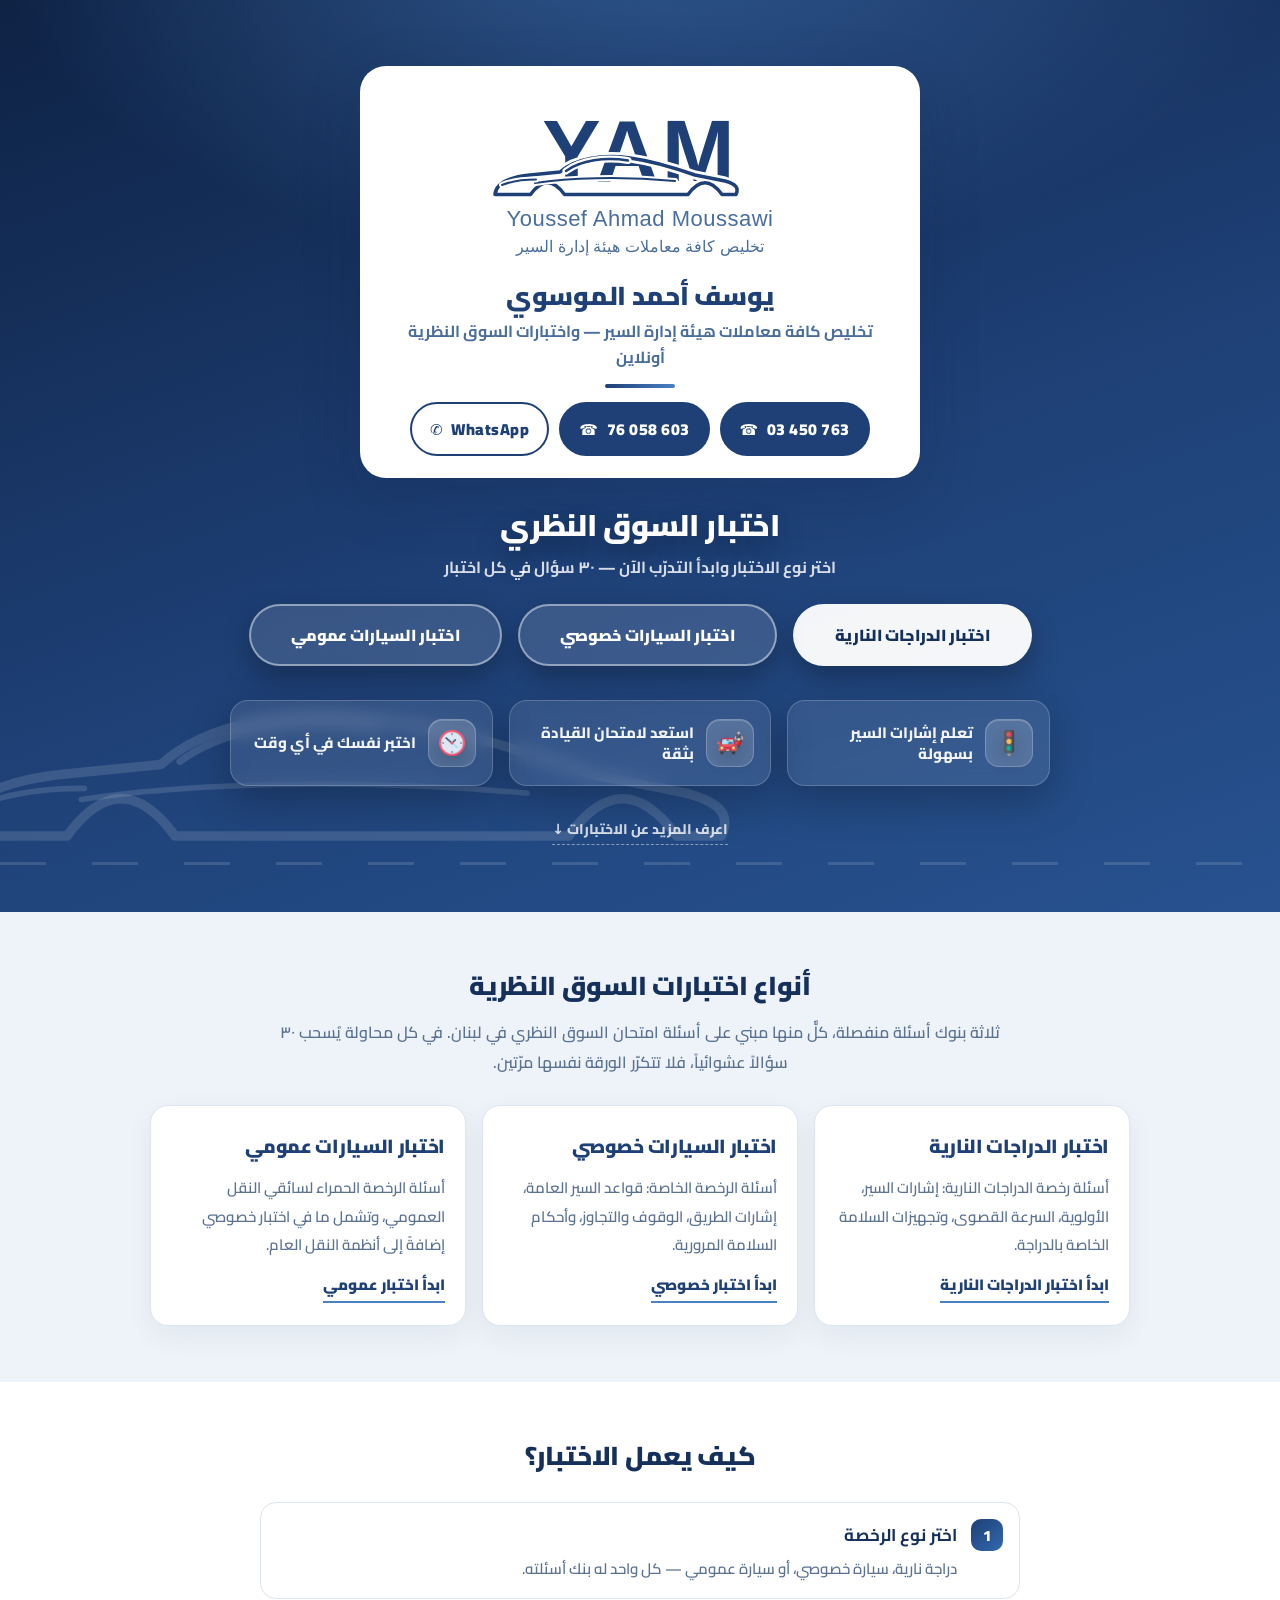
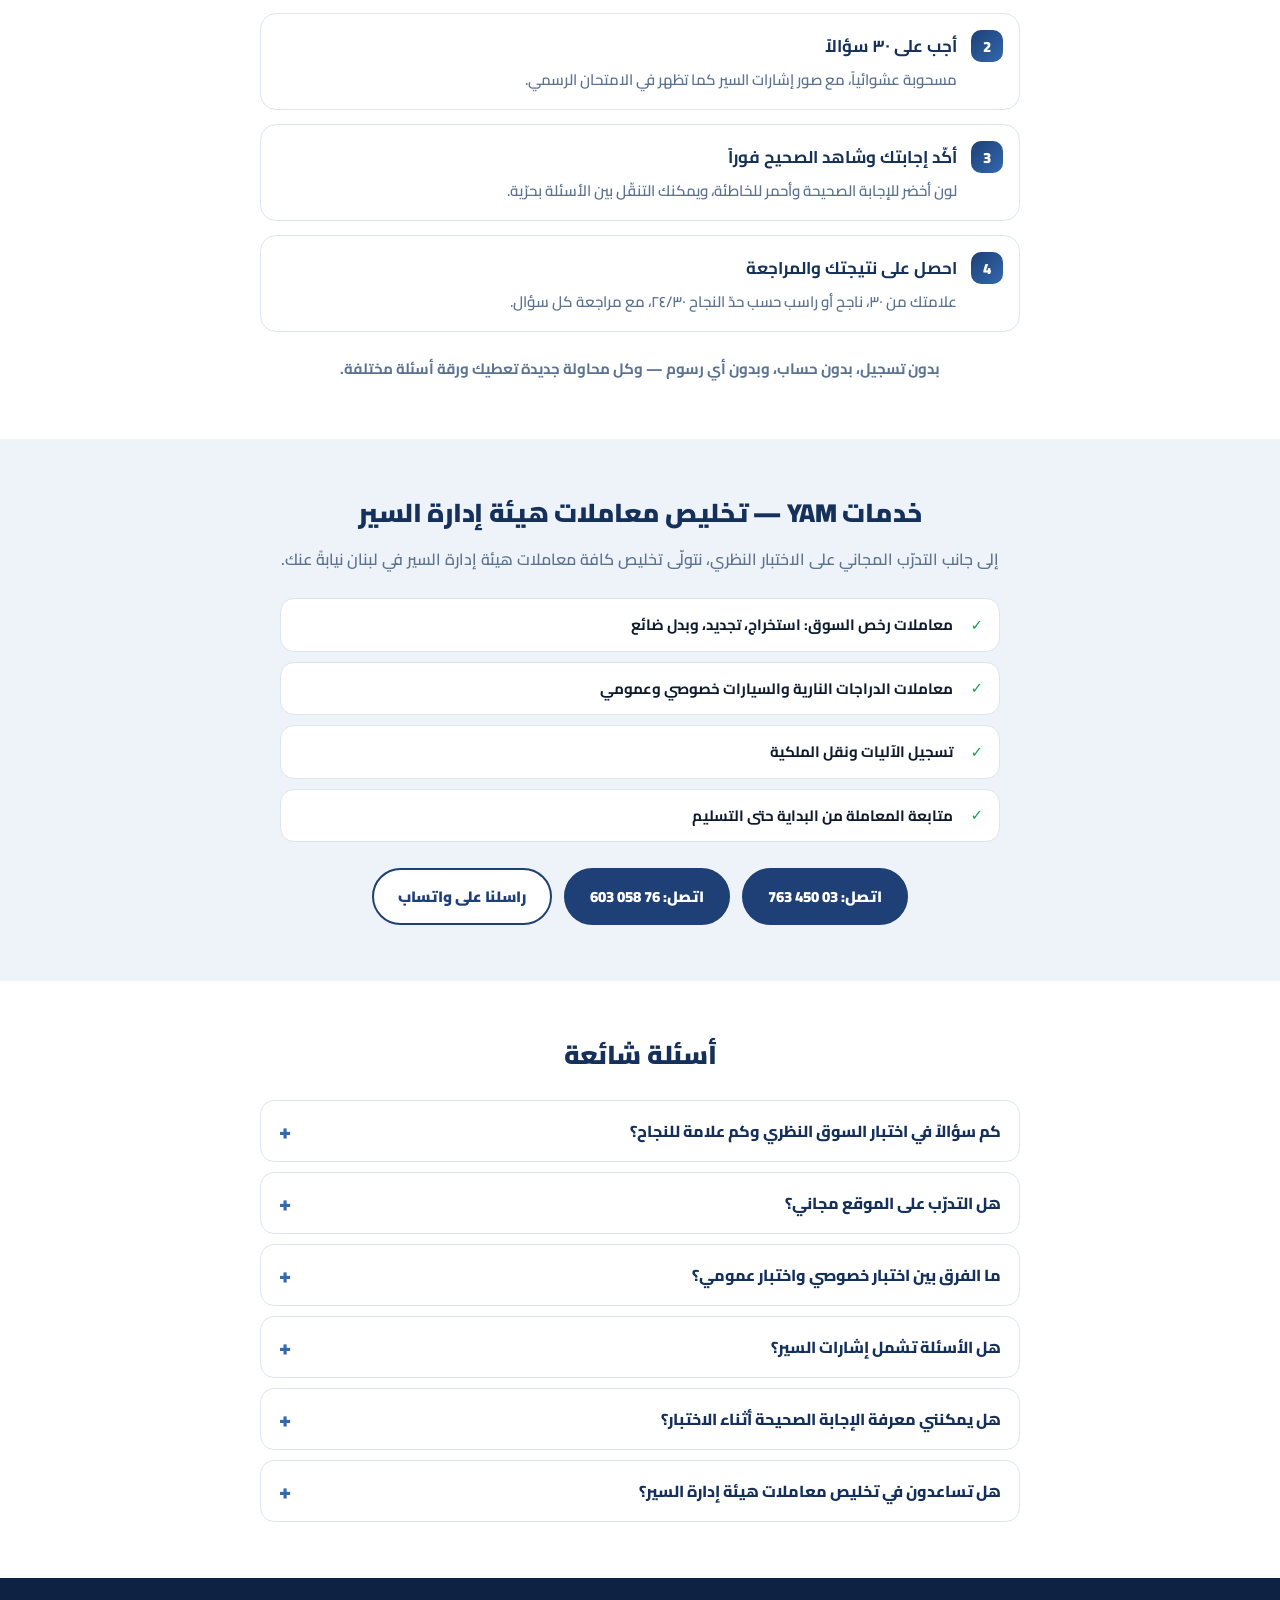
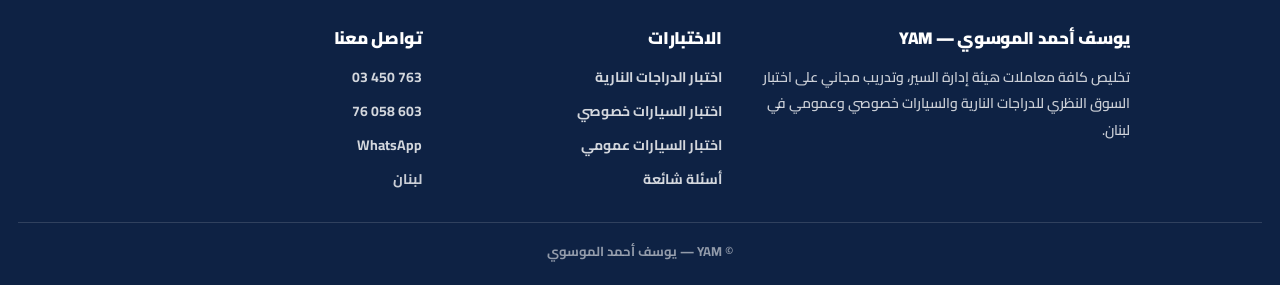
==== index.html @ 192729d6 "Add SEO metadata, accessible quiz states, and custom-domain build The site now answers on www.yamdri" ====
<!doctype html>
<html lang="ar" dir="rtl">

<head>
  <meta charset="utf-8" />
  <meta name="viewport" content="width=device-width, initial-scale=1" />
  <meta name="format-detection" content="telephone=no">
  <meta name="theme-color" content="#1E4076">

  <title>اختبار السوق النظري أونلاين — YAM يوسف أحمد الموسوي</title>
  <meta name="description" content="تدرّب مجاناً على اختبار السوق النظري في لبنان: دراجات نارية، سيارات خصوصي وعمومي — ٣٠ سؤالاً في كل اختبار، مع تخليص كافة معاملات هيئة إدارة السير.">
  <link rel="canonical" href="https://www.yamdrivingschool.com/">
  <meta name="robots" content="index, follow, max-image-preview:large, max-snippet:-1">

  <!-- Social preview (WhatsApp, Facebook, X) -->
  <meta property="og:type" content="website">
  <meta property="og:site_name" content="YAM — يوسف أحمد الموسوي">
  <meta property="og:locale" content="ar_AR">
  <meta property="og:url" content="https://www.yamdrivingschool.com/">
  <meta property="og:title" content="اختبار السوق النظري أونلاين — YAM يوسف أحمد الموسوي">
  <meta property="og:description" content="تدرّب مجاناً على اختبار السوق النظري في لبنان: دراجات نارية، سيارات خصوصي وعمومي — ٣٠ سؤالاً في كل اختبار.">
  <meta property="og:image" content="https://www.yamdrivingschool.com/assets/og-image.png">
  <meta property="og:image:width" content="1200">
  <meta property="og:image:height" content="630">
  <meta property="og:image:alt" content="YAM — يوسف أحمد الموسوي — اختبار السوق النظري">
  <meta name="twitter:card" content="summary_large_image">
  <meta name="twitter:title" content="اختبار السوق النظري أونلاين — YAM يوسف أحمد الموسوي">
  <meta name="twitter:description" content="تدرّب مجاناً على اختبار السوق النظري في لبنان: دراجات نارية، سيارات خصوصي وعمومي.">
  <meta name="twitter:image" content="https://www.yamdrivingschool.com/assets/og-image.png">

  <link rel="preconnect" href="https://fonts.googleapis.com">
  <link rel="preconnect" href="https://fonts.gstatic.com" crossorigin>
  <link href="https://fonts.googleapis.com/css2?family=Cairo:wght@400;600;700;800;900&display=swap" rel="stylesheet">

  <link rel="icon" href="assets/logo.svg" type="image/svg+xml">
  <link rel="apple-touch-icon" href="assets/logo.svg">
  <link rel="manifest" href="site.webmanifest">
  <link rel="stylesheet" href="style.css" />

  <!-- Structured data. Google shows a local-business panel only once a real
       postal address is present — fill in streetAddress/addressLocality below. -->
  <script type="application/ld+json">
  {
    "@context": "https://schema.org",
    "@graph": [
      {
        "@type": "DrivingSchool",
        "@id": "https://www.yamdrivingschool.com/#business",
        "name": "يوسف أحمد الموسوي",
        "alternateName": ["YAM", "Youssef Ahmad Moussawi"],
        "description": "تخليص كافة معاملات هيئة إدارة السير، واختبارات السوق النظرية للدراجات النارية والسيارات خصوصي وعمومي.",
        "url": "https://www.yamdrivingschool.com/",
        "logo": "https://www.yamdrivingschool.com/assets/logo.svg",
        "image": "https://www.yamdrivingschool.com/assets/og-image.png",
        "telephone": "+9613450763",
        "knowsLanguage": "ar",
        "address": {
          "@type": "PostalAddress",
          "addressCountry": "LB"
        },
        "areaServed": {
          "@type": "Country",
          "name": "Lebanon"
        },
        "contactPoint": [
          {
            "@type": "ContactPoint",
            "telephone": "+9613450763",
            "contactType": "customer service",
            "availableLanguage": ["ar"]
          },
          {
            "@type": "ContactPoint",
            "telephone": "+96176058603",
            "contactType": "customer service",
            "availableLanguage": ["ar"]
          }
        ],
        "sameAs": ["https://wa.me/96176058603"]
      },
      {
        "@type": "WebSite",
        "@id": "https://www.yamdrivingschool.com/#website",
        "name": "YAM — اختبار السوق النظري",
        "url": "https://www.yamdrivingschool.com/",
        "inLanguage": "ar",
        "publisher": { "@id": "https://www.yamdrivingschool.com/#business" }
      },
      {
        "@type": "ItemList",
        "name": "اختبارات السوق النظرية",
        "itemListOrder": "https://schema.org/ItemListUnordered",
        "itemListElement": [
          {
            "@type": "ListItem",
            "position": 1,
            "name": "اختبار السوق النظري للدراجات النارية",
            "url": "https://www.yamdrivingschool.com/quiz.html"
          },
          {
            "@type": "ListItem",
            "position": 2,
            "name": "اختبار السوق النظري للسيارات خصوصي",
            "url": "https://www.yamdrivingschool.com/car_quiz.html"
          },
          {
            "@type": "ListItem",
            "position": 3,
            "name": "اختبار السوق النظري للسيارات عمومي",
            "url": "https://www.yamdrivingschool.com/red_quiz.html"
          }
        ]
      },
      {
        "@type": "FAQPage",
        "@id": "https://www.yamdrivingschool.com/#faq",
        "mainEntity": [
          {
            "@type": "Question",
            "name": "كم سؤالاً في اختبار السوق النظري وكم علامة للنجاح؟",
            "acceptedAnswer": {
              "@type": "Answer",
              "text": "كل اختبار على الموقع يتألف من ٣٠ سؤالاً تُسحب عشوائياً من بنك الأسئلة، والنجاح يحتاج ٢٤ إجابة صحيحة من أصل ٣٠."
            }
          },
          {
            "@type": "Question",
            "name": "هل التدرّب على الموقع مجاني؟",
            "acceptedAnswer": {
              "@type": "Answer",
              "text": "نعم، التدرّب مجاني بالكامل وبدون تسجيل أو حساب. افتح الاختبار الذي تريده وابدأ مباشرة، وكرّره كما تشاء."
            }
          },
          {
            "@type": "Question",
            "name": "ما الفرق بين اختبار خصوصي واختبار عمومي؟",
            "acceptedAnswer": {
              "@type": "Answer",
              "text": "اختبار خصوصي مخصّص لرخصة السيارة الخاصة، واختبار عمومي (الرخصة الحمراء) لسائقي النقل العمومي ويشمل أسئلة إضافية عن أنظمة النقل العام. وهناك اختبار ثالث مستقل للدراجات النارية."
            }
          },
          {
            "@type": "Question",
            "name": "هل الأسئلة تشمل إشارات السير؟",
            "acceptedAnswer": {
              "@type": "Answer",
              "text": "نعم، جزء كبير من الأسئلة يعرض صور إشارات السير المستعملة في لبنان ويطلب تحديد معناها، تماماً كما في الامتحان الرسمي."
            }
          },
          {
            "@type": "Question",
            "name": "هل يمكنني معرفة الإجابة الصحيحة أثناء الاختبار؟",
            "acceptedAnswer": {
              "@type": "Answer",
              "text": "نعم. بعد تأكيد إجابتك على أي سؤال تظهر لك الإجابة الصحيحة فوراً، وفي نهاية الاختبار تحصل على مراجعة كاملة لكل الأسئلة مع إجابتك والإجابة الصحيحة."
            }
          },
          {
            "@type": "Question",
            "name": "هل تساعدون في تخليص معاملات هيئة إدارة السير؟",
            "acceptedAnswer": {
              "@type": "Answer",
              "text": "نعم، نقوم بتخليص كافة معاملات هيئة إدارة السير. للاستفسار اتصل على 03 450 763 أو 76 058 603، أو راسلنا على واتساب."
            }
          }
        ]
      }
    ]
  }
  </script>
</head>

<body>
  <a class="skip-link" href="#exams">تخطَّ إلى الاختبارات</a>

  <main id="main">

    <!-- HERO -->
    <section class="landing-hero">
      <div class="glass">

        <!-- BRAND CARD -->
        <div class="brand-card">
          <img src="assets/logo.png" class="brand-logo" alt="YAM — يوسف أحمد الموسوي" width="360" height="150"
               onerror="this.onerror=null; this.src='assets/logo.svg';">

          <h1 class="brand-name">يوسف أحمد الموسوي</h1>

          <p class="brand-tagline">تخليص كافة معاملات هيئة إدارة السير — واختبارات السوق النظرية أونلاين</p>

          <div class="brand-divider"></div>

          <div class="landing-phones">
            <a class="phone-pill" href="tel:+96103450763">
              <span class="ico">☎</span><span>03 450 763</span>
            </a>
            <a class="phone-pill" href="tel:+96176058603">
              <span class="ico">☎</span><span>76 058 603</span>
            </a>
            <a class="phone-pill whatsapp" href="https://wa.me/96176058603" target="_blank" rel="noopener">
              <span class="ico">✆</span><span>WhatsApp</span>
            </a>
          </div>
        </div>

        <h2 class="landing-title">اختبار السوق النظري</h2>
        <p class="landing-subtitle">اختر نوع الاختبار وابدأ التدرّب الآن — ٣٠ سؤال في كل اختبار</p>

        <div class="landing-actions">
          <a class="landing-btn" href="quiz.html">اختبار الدراجات النارية</a>
          <a class="landing-btn secondary" href="car_quiz.html">اختبار السيارات خصوصي</a>
          <a class="landing-btn third" href="red_quiz.html">اختبار السيارات عمومي</a>
        </div>

        <div class="feature-grid">

          <div class="feature-card">
            <div class="feature-badge">
              <img src="assets/icons/traffic.png" class="feature-icon" alt="" width="26" height="26">
            </div>
            <p class="feature-text">تعلم إشارات السير بسهولة</p>
          </div>

          <div class="feature-card">
            <div class="feature-badge">
              <img src="assets/icons/moto-car.png" class="feature-icon" alt="" width="26" height="26">
            </div>
            <p class="feature-text">استعد لامتحان القيادة بثقة</p>
          </div>

          <div class="feature-card">
            <div class="feature-badge">
              <img src="assets/icons/clock1.png" class="feature-icon" alt="" width="26" height="26">
            </div>
            <p class="feature-text">اختبر نفسك في أي وقت</p>
          </div>

        </div>

        <p class="scroll-hint"><a href="#exams">اعرف المزيد عن الاختبارات ↓</a></p>

      </div>
    </section>

    <!-- EXAM TYPES -->
    <section class="site-section" id="exams">
      <div class="wrap">
        <h2 class="section-title">أنواع اختبارات السوق النظرية</h2>
        <p class="section-lead">
          ثلاثة بنوك أسئلة منفصلة، كلٌّ منها مبني على أسئلة امتحان السوق النظري في لبنان.
          في كل محاولة يُسحب ٣٠ سؤالاً عشوائياً، فلا تتكرّر الورقة نفسها مرّتين.
        </p>

        <div class="exam-grid">

          <article class="exam-card">
            <h3>اختبار الدراجات النارية</h3>
            <p>
              أسئلة رخصة الدراجات النارية: إشارات السير، الأولوية، السرعة القصوى،
              وتجهيزات السلامة الخاصة بالدراجة.
            </p>
            <a class="exam-link" href="quiz.html">ابدأ اختبار الدراجات النارية</a>
          </article>

          <article class="exam-card">
            <h3>اختبار السيارات خصوصي</h3>
            <p>
              أسئلة الرخصة الخاصة: قواعد السير العامة، إشارات الطريق، الوقوف والتجاوز،
              وأحكام السلامة المرورية.
            </p>
            <a class="exam-link" href="car_quiz.html">ابدأ اختبار خصوصي</a>
          </article>

          <article class="exam-card">
            <h3>اختبار السيارات عمومي</h3>
            <p>
              أسئلة الرخصة الحمراء لسائقي النقل العمومي، وتشمل ما في اختبار خصوصي
              إضافةً إلى أنظمة النقل العام.
            </p>
            <a class="exam-link" href="red_quiz.html">ابدأ اختبار عمومي</a>
          </article>

        </div>
      </div>
    </section>

    <!-- HOW IT WORKS -->
    <section class="site-section alt" id="how">
      <div class="wrap">
        <h2 class="section-title">كيف يعمل الاختبار؟</h2>

        <ol class="steps">
          <li>
            <strong>اختر نوع الرخصة</strong>
            <span>دراجة نارية، سيارة خصوصي، أو سيارة عمومي — كل واحد له بنك أسئلته.</span>
          </li>
          <li>
            <strong>أجب على ٣٠ سؤالاً</strong>
            <span>مسحوبة عشوائياً، مع صور إشارات السير كما تظهر في الامتحان الرسمي.</span>
          </li>
          <li>
            <strong>أكّد إجابتك وشاهد الصحيح فوراً</strong>
            <span>لون أخضر للإجابة الصحيحة وأحمر للخاطئة، ويمكنك التنقّل بين الأسئلة بحرّية.</span>
          </li>
          <li>
            <strong>احصل على نتيجتك والمراجعة</strong>
            <span>علامتك من ٣٠، ناجح أو راسب حسب حدّ النجاح ٢٤/٣٠، مع مراجعة كل سؤال.</span>
          </li>
        </ol>

        <p class="section-note">
          بدون تسجيل، بدون حساب، وبدون أي رسوم — وكل محاولة جديدة تعطيك ورقة أسئلة مختلفة.
        </p>
      </div>
    </section>

    <!-- SERVICES -->
    <section class="site-section" id="services">
      <div class="wrap">
        <h2 class="section-title">خدمات YAM — تخليص معاملات هيئة إدارة السير</h2>
        <p class="section-lead">
          إلى جانب التدرّب المجاني على الاختبار النظري، نتولّى تخليص كافة معاملات
          هيئة إدارة السير في لبنان نيابةً عنك.
        </p>

        <ul class="service-list">
          <li>معاملات رخص السوق: استخراج، تجديد، وبدل ضائع</li>
          <li>معاملات الدراجات النارية والسيارات خصوصي وعمومي</li>
          <li>تسجيل الآليات ونقل الملكية</li>
          <li>متابعة المعاملة من البداية حتى التسليم</li>
        </ul>

        <div class="cta-row">
          <a class="cta-btn" href="tel:+96103450763">اتصل: 03 450 763</a>
          <a class="cta-btn" href="tel:+96176058603">اتصل: 76 058 603</a>
          <a class="cta-btn whatsapp" href="https://wa.me/96176058603" target="_blank" rel="noopener">راسلنا على واتساب</a>
        </div>
      </div>
    </section>

    <!-- FAQ -->
    <section class="site-section alt" id="faq">
      <div class="wrap">
        <h2 class="section-title">أسئلة شائعة</h2>

        <div class="faq">
          <details>
            <summary>كم سؤالاً في اختبار السوق النظري وكم علامة للنجاح؟</summary>
            <p>
              كل اختبار على الموقع يتألف من ٣٠ سؤالاً تُسحب عشوائياً من بنك الأسئلة،
              والنجاح يحتاج ٢٤ إجابة صحيحة من أصل ٣٠.
            </p>
          </details>

          <details>
            <summary>هل التدرّب على الموقع مجاني؟</summary>
            <p>
              نعم، التدرّب مجاني بالكامل وبدون تسجيل أو حساب. افتح الاختبار الذي تريده
              وابدأ مباشرة، وكرّره كما تشاء.
            </p>
          </details>

          <details>
            <summary>ما الفرق بين اختبار خصوصي واختبار عمومي؟</summary>
            <p>
              اختبار خصوصي مخصّص لرخصة السيارة الخاصة، واختبار عمومي (الرخصة الحمراء)
              لسائقي النقل العمومي ويشمل أسئلة إضافية عن أنظمة النقل العام. وهناك اختبار
              ثالث مستقل للدراجات النارية.
            </p>
          </details>

          <details>
            <summary>هل الأسئلة تشمل إشارات السير؟</summary>
            <p>
              نعم، جزء كبير من الأسئلة يعرض صور إشارات السير المستعملة في لبنان ويطلب
              تحديد معناها، تماماً كما في الامتحان الرسمي.
            </p>
          </details>

          <details>
            <summary>هل يمكنني معرفة الإجابة الصحيحة أثناء الاختبار؟</summary>
            <p>
              نعم. بعد تأكيد إجابتك على أي سؤال تظهر لك الإجابة الصحيحة فوراً، وفي نهاية
              الاختبار تحصل على مراجعة كاملة لكل الأسئلة مع إجابتك والإجابة الصحيحة.
            </p>
          </details>

          <details>
            <summary>هل تساعدون في تخليص معاملات هيئة إدارة السير؟</summary>
            <p>
              نعم، نقوم بتخليص كافة معاملات هيئة إدارة السير. للاستفسار اتصل على
              <span dir="ltr" class="ltr-num">03 450 763</span> أو
              <span dir="ltr" class="ltr-num">76 058 603</span>، أو راسلنا على واتساب.
            </p>
          </details>
        </div>
      </div>
    </section>

  </main>

  <footer class="site-footer">
    <div class="wrap footer-grid">

      <div>
        <h2 class="footer-title">يوسف أحمد الموسوي — YAM</h2>
        <p class="footer-text">
          تخليص كافة معاملات هيئة إدارة السير، وتدريب مجاني على اختبار السوق النظري
          للدراجات النارية والسيارات خصوصي وعمومي في لبنان.
        </p>
      </div>

      <nav class="footer-nav" aria-label="روابط الموقع">
        <h2 class="footer-title">الاختبارات</h2>
        <ul>
          <li><a href="quiz.html">اختبار الدراجات النارية</a></li>
          <li><a href="car_quiz.html">اختبار السيارات خصوصي</a></li>
          <li><a href="red_quiz.html">اختبار السيارات عمومي</a></li>
          <li><a href="#faq">أسئلة شائعة</a></li>
        </ul>
      </nav>

      <div>
        <h2 class="footer-title">تواصل معنا</h2>
        <ul class="footer-contact">
          <li><a href="tel:+96103450763"><span dir="ltr" class="ltr-num">03 450 763</span></a></li>
          <li><a href="tel:+96176058603"><span dir="ltr" class="ltr-num">76 058 603</span></a></li>
          <li><a href="https://wa.me/96176058603" target="_blank" rel="noopener">WhatsApp</a></li>
          <li>لبنان</li>
        </ul>
      </div>

    </div>

    <p class="footer-bottom">© YAM — يوسف أحمد الموسوي</p>
  </footer>

</body>
</html>
---- style.css ----
/* =====================================================
   YAM — Youssef Ahmad Moussawi
   تخليص كافة معاملات هيئة إدارة السير
   Theme: navy blue taken from the YAM logo
===================================================== */

:root{
  /* brand navy (sampled from the logo) */
  --navy-900:#0E2244;
  --navy-800:#15315B;
  --navy-700:#1E4076;   /* main brand color */
  --navy-600:#27528F;
  --navy-500:#3268AE;
  --navy-400:#4A80C4;
  --slate:#4A6E9C;      /* logo subtitle color */

  --bg:#EEF3F9;
  --card:#ffffff;
  --text:#0E1B2E;
  --muted:#5B7291;
  --primary:var(--navy-700);
  --primary2:var(--navy-500);
  --border:#DCE5F0;

  --ok-bg:#DCFCE7;
  --ok-bd:#16A34A;
  --bad-bg:#FEE2E2;
  --bad-bd:#EF4444;

  --shadow:0 20px 60px rgba(14,34,68,.18);
}

*{box-sizing:border-box; margin:0; padding:0;}
html,body{height:auto; min-height:100%; -webkit-text-size-adjust:100%; overflow-x:hidden;}
body{display:flex; flex-direction:column;}

body{
  font-family:"Cairo", system-ui, -apple-system, BlinkMacSystemFont, sans-serif;
  background:var(--bg);
  color:var(--text);
}

h1,h2,h3{font-weight:900; letter-spacing:-.3px;}

/* Android / Samsung Internet tap fixes */
button, .btn, .choice, a{
  touch-action:manipulation;
  -ms-touch-action:manipulation;
  -webkit-tap-highlight-color:transparent;
  user-select:none;
  -webkit-user-select:none;
}
@media (hover:none){
  .choice:hover, button:hover, .landing-btn:hover{transform:none !important; filter:none !important;}
}

.hidden{display:none !important;}

/* =====================================================
   LANDING PAGE
===================================================== */

.landing-hero{
  min-height:100vh;
  min-height:100svh; /* avoids the iOS/Android toolbar cutting the hero */
  position:relative;
  display:flex;
  align-items:center;
  justify-content:center;
  padding:40px 18px;
  text-align:center;
  color:#fff;

  background:
    radial-gradient(1100px 600px at 50% -10%, rgba(74,128,196,.55), transparent 60%),
    linear-gradient(160deg, var(--navy-900) 0%, var(--navy-700) 55%, var(--navy-600) 100%);
}

/* oversized car silhouette lifted from the logo, as a watermark */
.landing-hero::before{
  content:"";
  position:absolute;
  inset:0;
  background-image:url("assets/hero-car.svg");
  background-repeat:no-repeat;
  background-position:left -70px bottom 8%;
  background-size:min(820px, 92%) auto;
  pointer-events:none;
  z-index:0;
}

/* dashed lane marking running under the car */
.landing-hero::after{
  content:"";
  position:absolute;
  left:0;
  right:0;
  bottom:calc(8% - 26px);
  height:3px;
  background:repeating-linear-gradient(
    90deg,
    rgba(255,255,255,.13) 0 46px,
    transparent 46px 92px
  );
  pointer-events:none;
  z-index:0;
}

.glass{
  position:relative;
  z-index:2;
  width:min(980px, 100%);
  padding:26px 22px 30px;
}

/* --- brand card (white, so the navy logo stays readable) --- */
.brand-card{
  width:min(560px, 100%);
  margin:0 auto;
  background:#fff;
  border-radius:26px;
  padding:26px 24px 22px;
  box-shadow:var(--shadow);
}

.brand-logo{
  width:min(360px, 86%);
  height:auto;
  display:block;
  margin:0 auto 6px;
}

.brand-name{
  color:var(--navy-700);
  font-size:26px;
  font-weight:900;
  line-height:1.35;
}

.brand-tagline{
  margin-top:6px;
  color:var(--slate);
  font-size:16px;
  font-weight:700;
  line-height:1.6;
}

.brand-divider{
  width:70px;
  height:4px;
  border-radius:999px;
  margin:14px auto;
  background:linear-gradient(90deg, var(--navy-700), var(--navy-400));
}

/* --- phones --- */
.landing-phones{
  display:flex;
  gap:10px;
  justify-content:center;
  flex-wrap:wrap;
}

.phone-pill{
  display:inline-flex;
  align-items:center;
  gap:8px;
  direction:ltr;
  unicode-bidi:plaintext;

  padding:10px 18px;
  border-radius:999px;
  font-size:16px;
  font-weight:900;
  letter-spacing:.5px;

  background:var(--navy-700);
  color:#fff;
  text-decoration:none;
  border:2px solid var(--navy-700);
  transition:.18s ease;
}
.phone-pill:hover{background:var(--navy-600); border-color:var(--navy-600); transform:translateY(-2px);}
.phone-pill .ico{font-size:15px; line-height:1;}

.phone-pill.whatsapp{
  background:#fff;
  color:var(--navy-700);
}
.phone-pill.whatsapp:hover{background:#EAF1FB;}

.landing-title{
  margin:26px 0 0;
  font-size:30px;
  font-weight:900;
  color:#fff;
  line-height:1.4;
  text-shadow:0 10px 26px rgba(0,0,0,.35);
}

.landing-subtitle{
  margin-top:6px;
  font-size:16px;
  font-weight:700;
  color:rgba(255,255,255,.82);
}

/* --- CTA buttons --- */
.landing-actions{
  margin-top:22px;
  display:flex;
  gap:16px;
  justify-content:center;
  flex-wrap:wrap;
}

.landing-btn{
  padding:14px 40px;
  font-size:16px;
  font-weight:900;

  border-radius:999px;
  background:rgba(255,255,255,.95);
  color:var(--navy-800);

  text-decoration:none;
  border:2px solid transparent;
  min-width:230px;
  text-align:center;

  box-shadow:0 12px 28px rgba(0,0,0,.28);
  transition:.2s ease;
}
.landing-btn:hover{transform:translateY(-2px); background:#fff;}

.landing-btn.secondary{
  background:rgba(255,255,255,.12);
  color:#fff;
  border-color:rgba(255,255,255,.45);
  backdrop-filter:blur(6px);
  -webkit-backdrop-filter:blur(6px);
}
.landing-btn.secondary:hover{background:rgba(255,255,255,.2);}

.landing-btn.third{
  background:rgba(255,255,255,.12);
  color:#fff;
  border-color:rgba(255,255,255,.45);
  backdrop-filter:blur(6px);
  -webkit-backdrop-filter:blur(6px);
}
.landing-btn.third:hover{background:rgba(255,255,255,.2);}

/* --- features --- */
.feature-grid{
  margin:34px auto 0;
  display:grid;
  grid-template-columns:repeat(3, minmax(0,1fr));
  gap:16px;
  width:min(820px, 100%);
}

.feature-card{
  padding:18px 16px;
  border-radius:18px;

  background:rgba(255,255,255,.09);
  border:1px solid rgba(255,255,255,.20);
  backdrop-filter:blur(8px);
  -webkit-backdrop-filter:blur(8px);
  box-shadow:0 14px 40px rgba(0,0,0,.25);

  display:flex;
  align-items:center;
  gap:12px;

  transition:transform .18s ease, border-color .18s ease, background .18s ease;
}
.feature-card:hover{
  transform:translateY(-2px);
  border-color:rgba(255,255,255,.34);
  background:rgba(255,255,255,.13);
}

.feature-badge{
  width:48px;
  height:48px;
  border-radius:14px;
  flex:0 0 auto;

  display:grid;
  place-items:center;

  background:rgba(255,255,255,.16);
  border:1px solid rgba(255,255,255,.22);
  box-shadow:inset 0 1px 0 rgba(255,255,255,.18);
}

.feature-icon{
  width:26px;
  height:26px;
  object-fit:contain;
  filter:drop-shadow(0 6px 10px rgba(0,0,0,.25));
  opacity:.95;
}

.feature-text{
  font-size:15px;
  font-weight:800;
  line-height:1.45;
  color:rgba(255,255,255,.94);
  text-align:right;
}

/* invites the visitor past the fold, where the content sections live */
.scroll-hint{margin-top:30px; font-size:14px; font-weight:800;}
.scroll-hint a{
  color:rgba(255,255,255,.8);
  text-decoration:none;
  border-bottom:1px dashed rgba(255,255,255,.45);
  padding-bottom:2px;
}
.scroll-hint a:hover{color:#fff;}

/* =====================================================
   CONTENT SECTIONS (below the hero)
   Plain, readable text — this is what search engines index
   and what a visitor reads before deciding to call.
===================================================== */

.site-section{padding:56px 18px;}
.site-section.alt{background:#fff;}

.wrap{width:min(980px, 100%); margin:0 auto;}

.section-title{
  font-size:26px;
  color:var(--navy-800);
  line-height:1.4;
  text-align:center;
}

.section-lead{
  margin:12px auto 0;
  max-width:720px;
  text-align:center;
  font-size:16px;
  font-weight:600;
  line-height:1.9;
  color:var(--muted);
}

.section-note{
  margin-top:22px;
  text-align:center;
  font-size:15px;
  font-weight:700;
  color:var(--muted);
}

/* --- exam cards --- */
.exam-grid{
  margin-top:28px;
  display:grid;
  grid-template-columns:repeat(3, minmax(0,1fr));
  gap:16px;
}

.exam-card{
  background:#fff;
  border:1px solid var(--border);
  border-radius:18px;
  padding:22px 20px;
  display:flex;
  flex-direction:column;
  gap:10px;
  box-shadow:0 10px 30px rgba(14,34,68,.06);
  transition:transform .18s ease, box-shadow .18s ease;
}
.exam-card:hover{transform:translateY(-3px); box-shadow:0 16px 40px rgba(14,34,68,.12);}
.site-section.alt .exam-card{background:var(--bg);}

.exam-card h3{font-size:19px; color:var(--navy-700);}
.exam-card p{font-size:15px; font-weight:600; line-height:1.9; color:var(--muted); flex:1;}

.exam-link{
  align-self:flex-start;
  font-size:15px;
  font-weight:900;
  color:var(--navy-700);
  text-decoration:none;
  border-bottom:2px solid var(--navy-400);
  padding-bottom:2px;
}
.exam-link:hover{color:var(--navy-500); border-color:var(--navy-700);}

/* --- numbered steps --- */
.steps{
  margin:28px auto 0;
  max-width:760px;
  list-style:none;
  counter-reset:step;
  display:grid;
  gap:14px;
}

.steps li{
  counter-increment:step;
  position:relative;
  padding:16px 62px 16px 18px;
  border:1px solid var(--border);
  border-radius:16px;
  background:var(--bg);
}
.site-section.alt .steps li{background:#fff;}

.steps li::before{
  content:counter(step);
  position:absolute;
  top:16px;
  right:16px;
  width:32px;
  height:32px;
  border-radius:10px;
  display:grid;
  place-items:center;
  font-weight:900;
  font-size:15px;
  color:#fff;
  background:linear-gradient(135deg, var(--navy-700), var(--navy-500));
}

.steps strong{display:block; font-size:17px; color:var(--navy-800);}
.steps span{display:block; margin-top:4px; font-size:15px; font-weight:600; line-height:1.8; color:var(--muted);}

/* --- services --- */
.service-list{
  margin:24px auto 0;
  max-width:720px;
  list-style:none;
  display:grid;
  gap:10px;
}

.service-list li{
  position:relative;
  padding:13px 46px 13px 16px;
  border:1px solid var(--border);
  border-radius:14px;
  background:#fff;
  font-size:15px;
  font-weight:700;
  line-height:1.7;
}
.site-section.alt .service-list li{background:var(--bg);}

.service-list li::before{
  content:"✓";
  position:absolute;
  top:50%;
  right:16px;
  transform:translateY(-50%);
  font-weight:900;
  color:var(--ok-bd);
}

.cta-row{
  margin-top:26px;
  display:flex;
  gap:12px;
  justify-content:center;
  flex-wrap:wrap;
}

.cta-btn{
  display:inline-flex;
  align-items:center;
  justify-content:center;
  min-height:48px;
  padding:12px 24px;
  border-radius:999px;
  font-size:15px;
  font-weight:900;
  text-decoration:none;
  background:var(--navy-700);
  color:#fff;
  border:2px solid var(--navy-700);
  transition:.18s ease;
}
.cta-btn:hover{background:var(--navy-600); border-color:var(--navy-600); transform:translateY(-2px);}

.cta-btn.whatsapp{background:#fff; color:var(--navy-700);}
.cta-btn.whatsapp:hover{background:#EAF1FB;}

/* --- FAQ --- */
.faq{margin:26px auto 0; max-width:760px; display:grid; gap:10px;}

.faq details{
  border:1px solid var(--border);
  border-radius:14px;
  background:var(--bg);
  overflow:hidden;
}
.site-section.alt .faq details{background:#fff;}
.faq details[open]{border-color:var(--navy-400);}

.faq summary{
  padding:15px 18px;
  font-size:16px;
  font-weight:800;
  color:var(--navy-800);
  cursor:pointer;
  list-style:none;
  display:flex;
  justify-content:space-between;
  align-items:center;
  gap:12px;
}
.faq summary::-webkit-details-marker{display:none;}

.faq summary::after{
  content:"+";
  flex:0 0 auto;
  font-size:22px;
  font-weight:900;
  color:var(--navy-500);
  line-height:1;
}
.faq details[open] summary::after{content:"−";}

.faq p{
  padding:0 18px 16px;
  font-size:15px;
  font-weight:600;
  line-height:1.9;
  color:var(--muted);
}

/* =====================================================
   SITE FOOTER
===================================================== */

.site-footer{
  background:var(--navy-900);
  color:rgba(255,255,255,.78);
  padding:44px 18px 22px;
}

.footer-grid{
  display:grid;
  grid-template-columns:1.4fr 1fr 1fr;
  gap:28px;
}

.footer-title{font-size:17px; color:#fff; margin-bottom:10px;}
.footer-text{font-size:14px; font-weight:600; line-height:1.9;}

.footer-nav ul, .footer-contact{list-style:none; display:grid; gap:8px; font-size:14px; font-weight:700;}

.site-footer a{
  color:rgba(255,255,255,.82);
  text-decoration:none;
  border-bottom:1px solid transparent;
}
.site-footer a:hover{color:#fff; border-color:rgba(255,255,255,.5);}

.footer-bottom{
  margin-top:30px;
  padding-top:16px;
  border-top:1px solid rgba(255,255,255,.14);
  text-align:center;
  font-size:13px;
  font-weight:700;
  color:rgba(255,255,255,.55);
}

/* =====================================================
   QUIZ PAGES
===================================================== */

.page{
  flex:1;
  display:flex;
  align-items:flex-start;
  justify-content:center;
  padding:16px;
  padding-top:max(16px, env(safe-area-inset-top));
}

.card{
  width:min(760px, 100%);
  background:var(--card);
  border-radius:18px;
  padding:18px;
  box-shadow:0 10px 30px rgba(14,34,68,.14);
  margin-bottom:30px;
}

/* back button pinned to the start edge, logo stays centered in the row */
.quiz-topbar{
  position:relative;
  display:flex;
  align-items:center;
  justify-content:center;
  min-height:56px;
}

.back-btn{
  position:absolute;
  top:50%;
  right:0;            /* dir=rtl -> this is the start side */
  transform:translateY(-50%);

  display:inline-flex;
  align-items:center;
  gap:6px;

  padding:8px 14px;
  min-height:42px;
  border-radius:999px;

  background:#E4ECF7;
  border:1px solid var(--border);
  color:var(--navy-800);
  font-size:14px;
  font-weight:900;
  text-decoration:none;
  transition:.18s ease;
}
.back-btn:hover{background:#D6E3F4;}
.back-btn:active{transform:translateY(-50%) scale(.97);}

.back-ico{
  width:18px;
  height:18px;
  flex:0 0 auto;
}

.quiz-brand{
  display:flex;
  align-items:center;
  justify-content:center;
  margin-bottom:6px;
  padding:4px 10px;   /* keeps the tap target >=44px on phones */
  transition:opacity .18s ease;
}
.quiz-brand:hover{opacity:.75;}
.quiz-brand img{height:56px; width:auto;}

.title{
  text-align:center;
  color:var(--navy-700);
  font-size:44px;
  font-weight:900;
}
.title.small{font-size:30px;}

.sub{
  text-align:center;
  color:var(--text);
  margin-top:6px;
  font-size:17px;
  font-weight:700;
}
.sub.user-phone{
  direction:ltr;
  unicode-bidi:plaintext;
  color:var(--slate);
  letter-spacing:.5px;
}

/* keeps latin digits from being reordered inside RTL text */
.ltr-num{
  direction:ltr;
  unicode-bidi:isolate;
  display:inline-block;
}

.counter-top{
  text-align:center;
  color:var(--navy-700);
  font-weight:900;
  margin-top:12px;
  margin-bottom:6px;
}

.progress{
  margin:18px 0;
  height:10px;
  background:#DFE9F6;
  border-radius:999px;
  overflow:hidden;
}
.progress::after{
  content:"";
  display:block;
  height:100%;
  width:var(--p, 0%);
  background:linear-gradient(90deg, var(--navy-700), var(--navy-400));
  transition:width .25s ease;
}

/* QUESTION STRIP — tap a number to jump to that question */
.qnav{
  display:flex;
  gap:8px;
  overflow-x:auto;
  overflow-y:hidden;
  padding:4px 2px 10px;
  margin:-6px 0 10px;
  -webkit-overflow-scrolling:touch;
  scrollbar-width:thin;
}
.qnav::-webkit-scrollbar{height:6px;}
.qnav::-webkit-scrollbar-track{background:transparent;}
.qnav::-webkit-scrollbar-thumb{background:#C6D8EE; border-radius:999px;}

.qnav-item{
  flex:0 0 auto;
  width:36px;
  height:36px;
  border-radius:11px;
  border:2px solid var(--border);
  background:#fff;
  color:var(--navy-800);
  font-family:inherit;
  font-size:14px;
  font-weight:900;
  cursor:pointer;
  display:inline-flex;
  align-items:center;
  justify-content:center;
  direction:ltr;              /* keep the digits as digits */
  transition:.15s ease;
}
.qnav-item:hover{border-color:var(--navy-400);}

/* picked but not confirmed yet */
.qnav-item.marked{
  border-style:dashed;
  border-color:var(--navy-500);
  color:var(--navy-700);
}

.qnav-item.ok{
  background:var(--ok-bg);
  border-color:var(--ok-bd);
  color:#065F46;
}
.qnav-item.bad{
  background:var(--bad-bg);
  border-color:var(--bad-bd);
  color:#7F1D1D;
}

.qnav-item.current{
  border-style:solid;
  border-color:var(--navy-700);
  box-shadow:0 0 0 3px rgba(30,64,118,.18);
}
.qnav-item.current:not(.ok):not(.bad){
  background:var(--navy-700);
  color:#fff;
}

.qbox{
  background:#EDF3FB;
  border:1px solid #C6D8EE;
  border-radius:14px;
  padding:12px;
}

.question{
  font-size:22px;
  font-weight:800;
  text-align:center;
  line-height:1.7;
}

.qimg{
  width:100%;
  max-height:180px;
  object-fit:contain;
  display:block;
  margin:0 auto 8px;
  border-radius:12px;
  background:#fff;
  border:1px solid #C6D8EE;
  padding:8px;
}

/* CHOICES */
.choices{
  margin-top:12px;
  display:grid;
  gap:10px;
  padding:12px;
  border:1px solid var(--border);
  border-radius:14px;
}

.choice{
  border:2px solid #D6E3F4;
  background:#fff;
  border-radius:12px;
  padding:12px 14px;
  font-size:18px;
  font-weight:800;
  font-family:inherit;
  color:var(--text);
  cursor:pointer;
  text-align:right;
  display:flex;
  justify-content:space-between;
  align-items:center;
  transition:.15s;
}
.choice:hover{transform:translateY(-1px); border-color:var(--navy-400);}
.choice.selected{
  border-color:var(--navy-800);
  background:var(--navy-700);
  color:#fff;
}
.choice.correct{
  border-color:var(--ok-bd);
  background:var(--ok-bg);
  color:#065F46;
}
.choice.wrong{
  border-color:var(--bad-bd);
  background:var(--bad-bg);
  color:#7F1D1D;
}

.feedback{display:none !important;}

/* BUTTONS */
.actions{
  margin-top:16px;
  display:flex;
  gap:12px;
  justify-content:space-between;
  align-items:center;
  flex-wrap:wrap;
}

.btn{
  border:none;
  border-radius:999px;
  padding:14px 18px;
  font-size:16px;
  font-weight:900;
  font-family:inherit;
  cursor:pointer;
  min-height:48px;
  min-width:180px;
  display:inline-flex;
  align-items:center;
  justify-content:center;
}
.btn-primary{
  background:linear-gradient(90deg, var(--navy-700), var(--navy-500));
  color:#fff;
}
.btn-secondary{background:#E4ECF7; color:var(--navy-800);}
.btn:disabled{opacity:.5; cursor:not-allowed;}

/* السابق / التالي stay narrower than تأكيد الإجابة */
.btn-nav{min-width:140px; white-space:nowrap;}

/* RESULTS */
.score-box{
  margin:10px auto 18px;
  padding:16px;
  border:1px solid var(--border);
  border-radius:14px;
  background:#F6F9FD;
  text-align:center;
}
.score-title{font-weight:900; color:var(--muted);}
.score-value{
  font-size:34px;
  font-weight:900;
  margin-top:6px;
  color:var(--navy-700);
}

.results-actions{
  display:flex;
  gap:12px;
  justify-content:space-between;
  flex-wrap:wrap;
  margin-bottom:16px;
}

.result-status{margin-top:12px; font-size:22px; font-weight:900;}
.result-status.pass{color:#16A34A;}
.result-status.fail{color:#DC2626;}

/* REVIEW */
.review-list{display:grid; gap:12px; margin-top:10px;}
.review-item{border:1px solid var(--border); border-radius:14px; padding:14px; background:#fff;}
.review-q{background:#EDF3FB; border:1px solid #C6D8EE; border-radius:12px; padding:12px;}
.review-num{font-weight:900; color:var(--navy-700); margin-bottom:6px;}
.review-text{font-weight:900; line-height:1.7;}
.review-answers{margin-top:10px; display:grid; gap:8px;}
.ans-row{padding:10px 12px; border-radius:12px; border:2px solid transparent; display:flex; gap:10px;}
.ans-label{font-weight:900; min-width:80px;}
.ans-value{font-weight:800;}
.ans-ok{background:var(--ok-bg); border-color:var(--ok-bd); color:#065F46;}
.ans-bad{background:var(--bad-bg); border-color:var(--bad-bd); color:#7F1D1D;}

/* =====================================================
   RESPONSIVE
===================================================== */

@media (max-width:820px){
  .feature-grid{grid-template-columns:1fr;}
  .feature-card{padding:16px;}
}

@media (max-width:768px){
  .page{padding:12px; padding-top:max(12px, env(safe-area-inset-top));}
  .card{padding:14px; border-radius:16px; margin-bottom:20px;}

  .glass{padding:18px 14px 26px;}
  .brand-card{padding:20px 16px 18px; border-radius:22px;}
  .brand-name{font-size:21px;}
  .brand-tagline{font-size:14px;}
  .landing-title{font-size:23px; margin-top:22px;}
  .landing-subtitle{font-size:14px;}

  .landing-actions{
    display:grid;
    grid-template-columns:1fr;
    gap:12px;
    width:min(420px, 100%);
    margin-left:auto;
    margin-right:auto;
  }
  .landing-btn{min-width:0; width:100%; padding:14px 18px;}

  .feature-grid{width:min(520px,100%); gap:12px; margin-top:22px;}
  .feature-card{padding:14px; border-radius:16px;}
  .feature-badge{width:44px; height:44px;}
  .feature-icon{width:24px; height:24px;}

  .title{font-size:28px;}
  .title.small{font-size:21px;}

  /* tighter quiz header so the question starts higher up the screen */
  .quiz-topbar{min-height:48px;}
  .back-btn{padding:7px 12px; font-size:13px; min-height:40px;}
  .quiz-brand{margin-bottom:2px;}
  .quiz-brand img{height:40px;}
  .sub{font-size:15px; margin-top:2px;}
  .counter-top{margin-top:8px; margin-bottom:4px;}
  .progress{margin:12px 0;}

  /* keep تأكيد / التالي permanently in thumb reach */
  .actions{
    position:fixed;
    left:0;
    right:0;
    bottom:0;
    z-index:30;
    margin:0;
    gap:10px;
    padding:10px 12px calc(10px + env(safe-area-inset-bottom));
    background:rgba(255,255,255,.97);
    border-top:1px solid var(--border);
    box-shadow:0 -8px 24px rgba(14,34,68,.12);
    backdrop-filter:blur(8px);
    -webkit-backdrop-filter:blur(8px);
  }
  .actions .btn{flex:1 1 0; min-width:0;}
  .actions .btn-nav{flex:0 1 auto; min-width:92px; padding:12px 10px;}
  #quizView{padding-bottom:92px;}

  .qnav{gap:6px; padding-bottom:8px; margin:-4px 0 8px;}
  .qnav-item{width:34px; height:34px; font-size:13px; border-radius:10px;}

  .btn{min-width:120px; padding:12px 16px; font-size:15px; min-height:44px;}
  .choice{padding:12px 14px; font-size:15px; min-height:44px;}
  .qimg{max-height:160px; padding:6px;}
  .question{font-size:18px;}
}

@media (max-width:380px){
  .brand-name{font-size:19px;}
  .landing-title{font-size:20px;}
  .phone-pill{font-size:15px; padding:9px 14px;}
  .btn{min-width:100px; padding:11px 14px; font-size:14px; min-height:40px;}
  .actions .btn-nav{min-width:76px; padding:11px 8px; font-size:13px;}
  .qnav-item{width:32px; height:32px; font-size:12px;}
  .choice{padding:11px 12px; font-size:14px; min-height:40px;}
  .title.small{font-size:19px;}
  .question{font-size:16px;}
  .back-btn{padding:6px 10px; font-size:12px; min-height:38px;}
  .back-ico{width:16px; height:16px;}
}

/* =====================================================
   ACCESSIBILITY
===================================================== */

/* Jumps a keyboard user straight past the hero. Off-screen until focused. */
.skip-link{
  position:absolute;
  top:-60px;
  right:12px;
  z-index:100;
  padding:10px 18px;
  border-radius:0 0 12px 12px;
  background:#fff;
  color:var(--navy-800);
  font-size:14px;
  font-weight:900;
  text-decoration:none;
  transition:top .18s ease;
}
.skip-link:focus{top:0;}

/* Announced by screen readers, invisible on screen */
.sr-only{
  position:absolute;
  width:1px;
  height:1px;
  margin:-1px;
  padding:0;
  overflow:hidden;
  clip:rect(0 0 0 0);
  clip-path:inset(50%);
  white-space:nowrap;
  border:0;
}

/* A visible ring for keyboard users, without boxing every mouse click */
a:focus-visible,
button:focus-visible,
summary:focus-visible,
.choice:focus-visible,
.qnav-item:focus-visible{
  outline:3px solid var(--navy-500);
  outline-offset:2px;
  border-radius:8px;
}
.site-footer a:focus-visible, .skip-link:focus-visible, .landing-btn:focus-visible, .phone-pill:focus-visible{
  outline-color:#fff;
}

@media (prefers-reduced-motion:reduce){
  *, *::before, *::after{
    animation-duration:.001ms !important;
    animation-iteration-count:1 !important;
    transition-duration:.001ms !important;
    scroll-behavior:auto !important;
  }
  .exam-card:hover, .cta-btn:hover, .phone-pill:hover, .landing-btn:hover, .feature-card:hover{transform:none;}
}

/* =====================================================
   QUIZ — LOADING / ERROR / STATUS
===================================================== */

/* Shown while the 30 questions are being dealt, so the first paint is never
   an empty card. */
.quiz-state{
  padding:46px 18px;
  text-align:center;
}

.spinner{
  width:44px;
  height:44px;
  margin:0 auto 16px;
  border-radius:50%;
  border:4px solid #D6E3F4;
  border-top-color:var(--navy-700);
  animation:spin .8s linear infinite;
}
@keyframes spin{to{transform:rotate(360deg);}}

.quiz-state-text{font-size:17px; font-weight:800; color:var(--muted); line-height:1.8;}

.quiz-error{
  margin:10px auto;
  max-width:520px;
  padding:20px 18px;
  border:2px solid var(--bad-bd);
  border-radius:16px;
  background:var(--bad-bg);
  text-align:center;
}
.quiz-error-title{font-size:18px; font-weight:900; color:#7F1D1D;}
.quiz-error-text{margin-top:8px; font-size:15px; font-weight:700; color:#7F1D1D; line-height:1.8;}
.quiz-error-actions{margin-top:16px; display:flex; gap:10px; justify-content:center; flex-wrap:wrap;}

/* the error panel offers a link styled as a button */
a.btn{text-decoration:none;}

/* A short banner instead of a blocking alert() */
.quiz-toast{
  position:fixed;
  left:50%;
  bottom:16px;
  transform:translateX(-50%);
  z-index:60;
  max-width:min(520px, calc(100% - 24px));
  padding:12px 18px;
  border-radius:14px;
  background:var(--navy-900);
  color:#fff;
  font-size:15px;
  font-weight:800;
  text-align:center;
  box-shadow:0 16px 40px rgba(14,34,68,.35);
}

/* =====================================================
   QUIZ PAGE — INFO / CROSS LINKS (below the exam card)
===================================================== */

.quiz-info{
  width:min(760px, 100%);
  margin:0 auto;
  padding:0 16px 30px;
}

.quiz-info h2{font-size:19px; color:var(--navy-800); margin-bottom:8px;}
.quiz-info p{font-size:15px; font-weight:600; line-height:1.9; color:var(--muted);}

.quiz-info-links{
  margin-top:14px;
  display:flex;
  gap:10px;
  flex-wrap:wrap;
}

.quiz-info-links a{
  padding:9px 16px;
  border-radius:999px;
  border:1px solid var(--border);
  background:#fff;
  color:var(--navy-700);
  font-size:14px;
  font-weight:800;
  text-decoration:none;
}
.quiz-info-links a:hover{background:#EAF1FB; border-color:var(--navy-400);}

.noscript-note{
  width:min(760px, 100%);
  margin:16px auto;
  padding:16px 18px;
  border:2px solid var(--bad-bd);
  border-radius:14px;
  background:var(--bad-bg);
  color:#7F1D1D;
  font-size:15px;
  font-weight:800;
  line-height:1.8;
  text-align:center;
}

/* =====================================================
   RESPONSIVE — content sections
===================================================== */

@media (max-width:900px){
  .exam-grid{grid-template-columns:1fr;}
  .footer-grid{grid-template-columns:1fr 1fr;}
}

@media (max-width:768px){
  .site-section{padding:40px 16px;}
  .section-title{font-size:22px;}
  .section-lead{font-size:15px;}
  .exam-card{padding:18px 16px;}
  .exam-card h3{font-size:17px;}
  .steps li{padding:14px 56px 14px 14px;}
  .steps strong{font-size:16px;}
  .faq summary{font-size:15px; padding:14px 15px;}
  .faq p{padding:0 15px 14px;}
  .cta-btn{width:100%; max-width:320px;}
  .footer-grid{grid-template-columns:1fr; gap:22px;}
  .scroll-hint{margin-top:22px;}

  /* the fixed action bar sits over the bottom of the page */
  .quiz-info{padding-bottom:104px;}
}
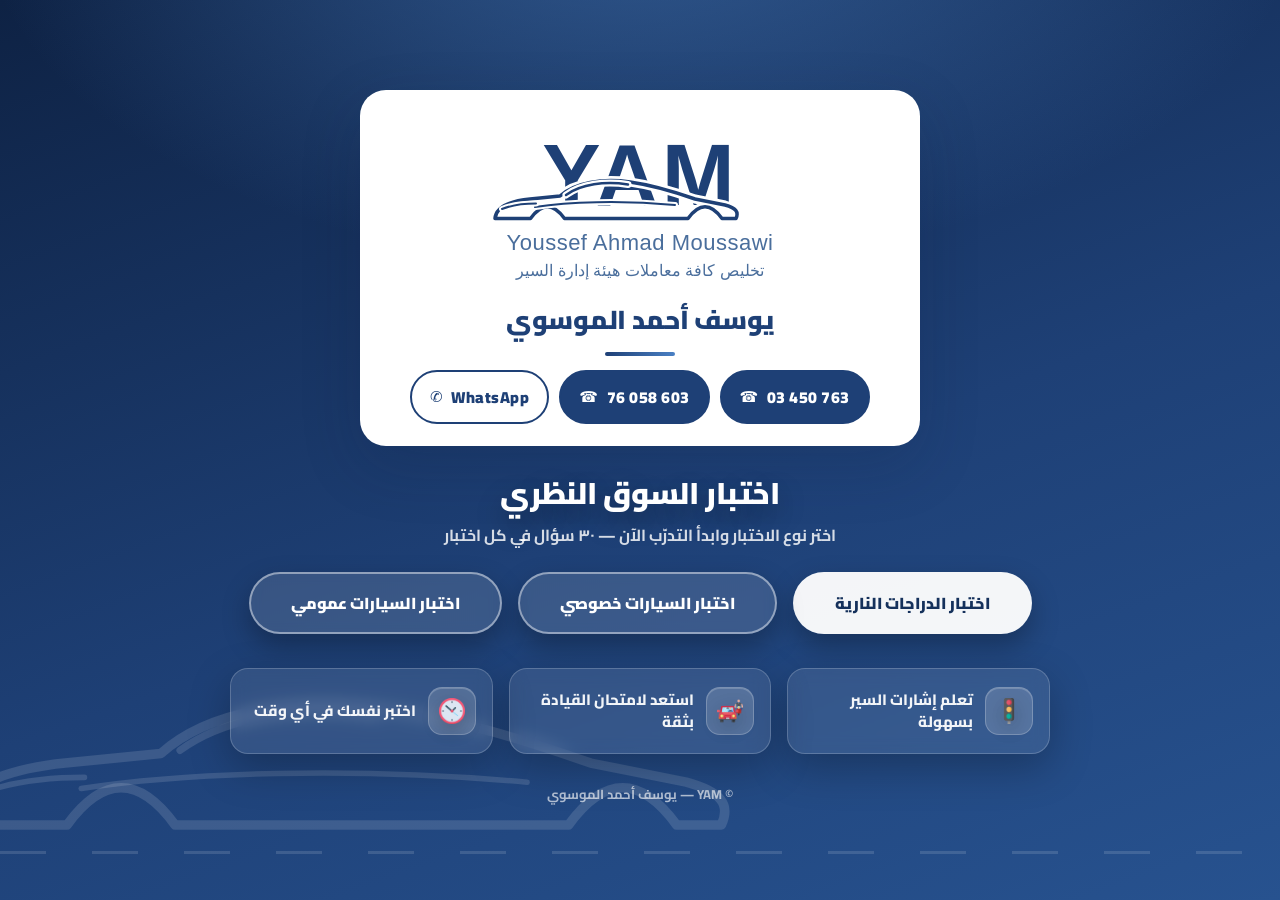
==== commit 628e91b2: "Revert "Merge pull request #1 from HasanF-01/feat/seo-accessibility-custom-domain" This reverts comm" ====
--- a/index.html
+++ b/index.html
@@ -6,434 +6,82 @@
   <meta name="viewport" content="width=device-width, initial-scale=1" />
   <meta name="format-detection" content="telephone=no">
   <meta name="theme-color" content="#1E4076">
-
-  <title>اختبار السوق النظري أونلاين — YAM يوسف أحمد الموسوي</title>
-  <meta name="description" content="تدرّب مجاناً على اختبار السوق النظري في لبنان: دراجات نارية، سيارات خصوصي وعمومي — ٣٠ سؤالاً في كل اختبار، مع تخليص كافة معاملات هيئة إدارة السير.">
-  <link rel="canonical" href="https://www.yamdrivingschool.com/">
-  <meta name="robots" content="index, follow, max-image-preview:large, max-snippet:-1">
-
-  <!-- Social preview (WhatsApp, Facebook, X) -->
-  <meta property="og:type" content="website">
-  <meta property="og:site_name" content="YAM — يوسف أحمد الموسوي">
-  <meta property="og:locale" content="ar_AR">
-  <meta property="og:url" content="https://www.yamdrivingschool.com/">
-  <meta property="og:title" content="اختبار السوق النظري أونلاين — YAM يوسف أحمد الموسوي">
-  <meta property="og:description" content="تدرّب مجاناً على اختبار السوق النظري في لبنان: دراجات نارية، سيارات خصوصي وعمومي — ٣٠ سؤالاً في كل اختبار.">
-  <meta property="og:image" content="https://www.yamdrivingschool.com/assets/og-image.png">
-  <meta property="og:image:width" content="1200">
-  <meta property="og:image:height" content="630">
-  <meta property="og:image:alt" content="YAM — يوسف أحمد الموسوي — اختبار السوق النظري">
-  <meta name="twitter:card" content="summary_large_image">
-  <meta name="twitter:title" content="اختبار السوق النظري أونلاين — YAM يوسف أحمد الموسوي">
-  <meta name="twitter:description" content="تدرّب مجاناً على اختبار السوق النظري في لبنان: دراجات نارية، سيارات خصوصي وعمومي.">
-  <meta name="twitter:image" content="https://www.yamdrivingschool.com/assets/og-image.png">
+  <meta name="description" content="يوسف أحمد الموسوي — تخليص كافة معاملات هيئة إدارة السير، واختبارات السوق النظرية للدراجات النارية والسيارات خصوصي وعمومي.">
 
   <link rel="preconnect" href="https://fonts.googleapis.com">
   <link rel="preconnect" href="https://fonts.gstatic.com" crossorigin>
   <link href="https://fonts.googleapis.com/css2?family=Cairo:wght@400;600;700;800;900&display=swap" rel="stylesheet">
 
   <link rel="icon" href="assets/logo.svg" type="image/svg+xml">
-  <link rel="apple-touch-icon" href="assets/logo.svg">
-  <link rel="manifest" href="site.webmanifest">
+  <title>YAM — يوسف أحمد الموسوي</title>
   <link rel="stylesheet" href="style.css" />
-
-  <!-- Structured data. Google shows a local-business panel only once a real
-       postal address is present — fill in streetAddress/addressLocality below. -->
-  <script type="application/ld+json">
-  {
-    "@context": "https://schema.org",
-    "@graph": [
-      {
-        "@type": "DrivingSchool",
-        "@id": "https://www.yamdrivingschool.com/#business",
-        "name": "يوسف أحمد الموسوي",
-        "alternateName": ["YAM", "Youssef Ahmad Moussawi"],
-        "description": "تخليص كافة معاملات هيئة إدارة السير، واختبارات السوق النظرية للدراجات النارية والسيارات خصوصي وعمومي.",
-        "url": "https://www.yamdrivingschool.com/",
-        "logo": "https://www.yamdrivingschool.com/assets/logo.svg",
-        "image": "https://www.yamdrivingschool.com/assets/og-image.png",
-        "telephone": "+9613450763",
-        "knowsLanguage": "ar",
-        "address": {
-          "@type": "PostalAddress",
-          "addressCountry": "LB"
-        },
-        "areaServed": {
-          "@type": "Country",
-          "name": "Lebanon"
-        },
-        "contactPoint": [
-          {
-            "@type": "ContactPoint",
-            "telephone": "+9613450763",
-            "contactType": "customer service",
-            "availableLanguage": ["ar"]
-          },
-          {
-            "@type": "ContactPoint",
-            "telephone": "+96176058603",
-            "contactType": "customer service",
-            "availableLanguage": ["ar"]
-          }
-        ],
-        "sameAs": ["https://wa.me/96176058603"]
-      },
-      {
-        "@type": "WebSite",
-        "@id": "https://www.yamdrivingschool.com/#website",
-        "name": "YAM — اختبار السوق النظري",
-        "url": "https://www.yamdrivingschool.com/",
-        "inLanguage": "ar",
-        "publisher": { "@id": "https://www.yamdrivingschool.com/#business" }
-      },
-      {
-        "@type": "ItemList",
-        "name": "اختبارات السوق النظرية",
-        "itemListOrder": "https://schema.org/ItemListUnordered",
-        "itemListElement": [
-          {
-            "@type": "ListItem",
-            "position": 1,
-            "name": "اختبار السوق النظري للدراجات النارية",
-            "url": "https://www.yamdrivingschool.com/quiz.html"
-          },
-          {
-            "@type": "ListItem",
-            "position": 2,
-            "name": "اختبار السوق النظري للسيارات خصوصي",
-            "url": "https://www.yamdrivingschool.com/car_quiz.html"
-          },
-          {
-            "@type": "ListItem",
-            "position": 3,
-            "name": "اختبار السوق النظري للسيارات عمومي",
-            "url": "https://www.yamdrivingschool.com/red_quiz.html"
-          }
-        ]
-      },
-      {
-        "@type": "FAQPage",
-        "@id": "https://www.yamdrivingschool.com/#faq",
-        "mainEntity": [
-          {
-            "@type": "Question",
-            "name": "كم سؤالاً في اختبار السوق النظري وكم علامة للنجاح؟",
-            "acceptedAnswer": {
-              "@type": "Answer",
-              "text": "كل اختبار على الموقع يتألف من ٣٠ سؤالاً تُسحب عشوائياً من بنك الأسئلة، والنجاح يحتاج ٢٤ إجابة صحيحة من أصل ٣٠."
-            }
-          },
-          {
-            "@type": "Question",
-            "name": "هل التدرّب على الموقع مجاني؟",
-            "acceptedAnswer": {
-              "@type": "Answer",
-              "text": "نعم، التدرّب مجاني بالكامل وبدون تسجيل أو حساب. افتح الاختبار الذي تريده وابدأ مباشرة، وكرّره كما تشاء."
-            }
-          },
-          {
-            "@type": "Question",
-            "name": "ما الفرق بين اختبار خصوصي واختبار عمومي؟",
-            "acceptedAnswer": {
-              "@type": "Answer",
-              "text": "اختبار خصوصي مخصّص لرخصة السيارة الخاصة، واختبار عمومي (الرخصة الحمراء) لسائقي النقل العمومي ويشمل أسئلة إضافية عن أنظمة النقل العام. وهناك اختبار ثالث مستقل للدراجات النارية."
-            }
-          },
-          {
-            "@type": "Question",
-            "name": "هل الأسئلة تشمل إشارات السير؟",
-            "acceptedAnswer": {
-              "@type": "Answer",
-              "text": "نعم، جزء كبير من الأسئلة يعرض صور إشارات السير المستعملة في لبنان ويطلب تحديد معناها، تماماً كما في الامتحان الرسمي."
-            }
-          },
-          {
-            "@type": "Question",
-            "name": "هل يمكنني معرفة الإجابة الصحيحة أثناء الاختبار؟",
-            "acceptedAnswer": {
-              "@type": "Answer",
-              "text": "نعم. بعد تأكيد إجابتك على أي سؤال تظهر لك الإجابة الصحيحة فوراً، وفي نهاية الاختبار تحصل على مراجعة كاملة لكل الأسئلة مع إجابتك والإجابة الصحيحة."
-            }
-          },
-          {
-            "@type": "Question",
-            "name": "هل تساعدون في تخليص معاملات هيئة إدارة السير؟",
-            "acceptedAnswer": {
-              "@type": "Answer",
-              "text": "نعم، نقوم بتخليص كافة معاملات هيئة إدارة السير. للاستفسار اتصل على 03 450 763 أو 76 058 603، أو راسلنا على واتساب."
-            }
-          }
-        ]
-      }
-    ]
-  }
-  </script>
 </head>
 
 <body>
-  <a class="skip-link" href="#exams">تخطَّ إلى الاختبارات</a>
+  <!-- HERO -->
+  <main class="landing-hero">
+    <section class="glass">
 
-  <main id="main">
+      <!-- BRAND CARD -->
+      <div class="brand-card">
+        <img src="assets/logo.png" class="brand-logo" alt="YAM — يوسف أحمد الموسوي"
+             onerror="this.onerror=null; this.src='assets/logo.svg';">
 
-    <!-- HERO -->
-    <section class="landing-hero">
-      <div class="glass">
+        <h1 class="brand-name">يوسف أحمد الموسوي</h1>
 
-        <!-- BRAND CARD -->
-        <div class="brand-card">
-          <img src="assets/logo.png" class="brand-logo" alt="YAM — يوسف أحمد الموسوي" width="360" height="150"
-               onerror="this.onerror=null; this.src='assets/logo.svg';">
+        <div class="brand-divider"></div>
 
-          <h1 class="brand-name">يوسف أحمد الموسوي</h1>
+        <div class="landing-phones">
+          <a class="phone-pill" href="tel:+96103450763">
+            <span class="ico">☎</span><span>03 450 763</span>
+          </a>
+          <a class="phone-pill" href="tel:+96176058603">
+            <span class="ico">☎</span><span>76 058 603</span>
+          </a>
+          <a class="phone-pill whatsapp" href="https://wa.me/96176058603" target="_blank" rel="noopener">
+            <span class="ico">✆</span><span>WhatsApp</span>
+          </a>
+        </div>
+      </div>
 
-          <p class="brand-tagline">تخليص كافة معاملات هيئة إدارة السير — واختبارات السوق النظرية أونلاين</p>
+      <h2 class="landing-title">اختبار السوق النظري</h2>
+      <p class="landing-subtitle">اختر نوع الاختبار وابدأ التدرّب الآن — ٣٠ سؤال في كل اختبار</p>
 
-          <div class="brand-divider"></div>
+      <div class="landing-actions">
+        <a class="landing-btn" href="quiz.html">اختبار الدراجات النارية</a>
+        <a class="landing-btn secondary" href="car_quiz.html">اختبار السيارات خصوصي</a>
+        <a class="landing-btn third" href="red_quiz.html">اختبار السيارات عمومي</a>
+      </div>
 
-          <div class="landing-phones">
-            <a class="phone-pill" href="tel:+96103450763">
-              <span class="ico">☎</span><span>03 450 763</span>
-            </a>
-            <a class="phone-pill" href="tel:+96176058603">
-              <span class="ico">☎</span><span>76 058 603</span>
-            </a>
-            <a class="phone-pill whatsapp" href="https://wa.me/96176058603" target="_blank" rel="noopener">
-              <span class="ico">✆</span><span>WhatsApp</span>
-            </a>
+      <div class="feature-grid">
+
+        <div class="feature-card">
+          <div class="feature-badge">
+            <img src="assets/icons/traffic.png" class="feature-icon" alt="">
           </div>
+          <p class="feature-text">تعلم إشارات السير بسهولة</p>
         </div>
 
-        <h2 class="landing-title">اختبار السوق النظري</h2>
-        <p class="landing-subtitle">اختر نوع الاختبار وابدأ التدرّب الآن — ٣٠ سؤال في كل اختبار</p>
-
-        <div class="landing-actions">
-          <a class="landing-btn" href="quiz.html">اختبار الدراجات النارية</a>
-          <a class="landing-btn secondary" href="car_quiz.html">اختبار السيارات خصوصي</a>
-          <a class="landing-btn third" href="red_quiz.html">اختبار السيارات عمومي</a>
+        <div class="feature-card">
+          <div class="feature-badge">
+            <img src="assets/icons/moto-car.png" class="feature-icon" alt="">
+          </div>
+          <p class="feature-text">استعد لامتحان القيادة بثقة</p>
         </div>
 
-        <div class="feature-grid">
-
-          <div class="feature-card">
-            <div class="feature-badge">
-              <img src="assets/icons/traffic.png" class="feature-icon" alt="" width="26" height="26">
-            </div>
-            <p class="feature-text">تعلم إشارات السير بسهولة</p>
+        <div class="feature-card">
+          <div class="feature-badge">
+            <img src="assets/icons/clock1.png" class="feature-icon" alt="">
           </div>
-
-          <div class="feature-card">
-            <div class="feature-badge">
-              <img src="assets/icons/moto-car.png" class="feature-icon" alt="" width="26" height="26">
-            </div>
-            <p class="feature-text">استعد لامتحان القيادة بثقة</p>
-          </div>
-
-          <div class="feature-card">
-            <div class="feature-badge">
-              <img src="assets/icons/clock1.png" class="feature-icon" alt="" width="26" height="26">
-            </div>
-            <p class="feature-text">اختبر نفسك في أي وقت</p>
-          </div>
-
+          <p class="feature-text">اختبر نفسك في أي وقت</p>
         </div>
 
-        <p class="scroll-hint"><a href="#exams">اعرف المزيد عن الاختبارات ↓</a></p>
-
-      </div>
-    </section>
-
-    <!-- EXAM TYPES -->
-    <section class="site-section" id="exams">
-      <div class="wrap">
-        <h2 class="section-title">أنواع اختبارات السوق النظرية</h2>
-        <p class="section-lead">
-          ثلاثة بنوك أسئلة منفصلة، كلٌّ منها مبني على أسئلة امتحان السوق النظري في لبنان.
-          في كل محاولة يُسحب ٣٠ سؤالاً عشوائياً، فلا تتكرّر الورقة نفسها مرّتين.
-        </p>
-
-        <div class="exam-grid">
-
-          <article class="exam-card">
-            <h3>اختبار الدراجات النارية</h3>
-            <p>
-              أسئلة رخصة الدراجات النارية: إشارات السير، الأولوية، السرعة القصوى،
-              وتجهيزات السلامة الخاصة بالدراجة.
-            </p>
-            <a class="exam-link" href="quiz.html">ابدأ اختبار الدراجات النارية</a>
-          </article>
-
-          <article class="exam-card">
-            <h3>اختبار السيارات خصوصي</h3>
-            <p>
-              أسئلة الرخصة الخاصة: قواعد السير العامة، إشارات الطريق، الوقوف والتجاوز،
-              وأحكام السلامة المرورية.
-            </p>
-            <a class="exam-link" href="car_quiz.html">ابدأ اختبار خصوصي</a>
-          </article>
-
-          <article class="exam-card">
-            <h3>اختبار السيارات عمومي</h3>
-            <p>
-              أسئلة الرخصة الحمراء لسائقي النقل العمومي، وتشمل ما في اختبار خصوصي
-              إضافةً إلى أنظمة النقل العام.
-            </p>
-            <a class="exam-link" href="red_quiz.html">ابدأ اختبار عمومي</a>
-          </article>
-
-        </div>
-      </div>
-    </section>
-
-    <!-- HOW IT WORKS -->
-    <section class="site-section alt" id="how">
-      <div class="wrap">
-        <h2 class="section-title">كيف يعمل الاختبار؟</h2>
-
-        <ol class="steps">
-          <li>
-            <strong>اختر نوع الرخصة</strong>
-            <span>دراجة نارية، سيارة خصوصي، أو سيارة عمومي — كل واحد له بنك أسئلته.</span>
-          </li>
-          <li>
-            <strong>أجب على ٣٠ سؤالاً</strong>
-            <span>مسحوبة عشوائياً، مع صور إشارات السير كما تظهر في الامتحان الرسمي.</span>
-          </li>
-          <li>
-            <strong>أكّد إجابتك وشاهد الصحيح فوراً</strong>
-            <span>لون أخضر للإجابة الصحيحة وأحمر للخاطئة، ويمكنك التنقّل بين الأسئلة بحرّية.</span>
-          </li>
-          <li>
-            <strong>احصل على نتيجتك والمراجعة</strong>
-            <span>علامتك من ٣٠، ناجح أو راسب حسب حدّ النجاح ٢٤/٣٠، مع مراجعة كل سؤال.</span>
-          </li>
-        </ol>
-
-        <p class="section-note">
-          بدون تسجيل، بدون حساب، وبدون أي رسوم — وكل محاولة جديدة تعطيك ورقة أسئلة مختلفة.
-        </p>
-      </div>
-    </section>
-
-    <!-- SERVICES -->
-    <section class="site-section" id="services">
-      <div class="wrap">
-        <h2 class="section-title">خدمات YAM — تخليص معاملات هيئة إدارة السير</h2>
-        <p class="section-lead">
-          إلى جانب التدرّب المجاني على الاختبار النظري، نتولّى تخليص كافة معاملات
-          هيئة إدارة السير في لبنان نيابةً عنك.
-        </p>
-
-        <ul class="service-list">
-          <li>معاملات رخص السوق: استخراج، تجديد، وبدل ضائع</li>
-          <li>معاملات الدراجات النارية والسيارات خصوصي وعمومي</li>
-          <li>تسجيل الآليات ونقل الملكية</li>
-          <li>متابعة المعاملة من البداية حتى التسليم</li>
-        </ul>
-
-        <div class="cta-row">
-          <a class="cta-btn" href="tel:+96103450763">اتصل: 03 450 763</a>
-          <a class="cta-btn" href="tel:+96176058603">اتصل: 76 058 603</a>
-          <a class="cta-btn whatsapp" href="https://wa.me/96176058603" target="_blank" rel="noopener">راسلنا على واتساب</a>
-        </div>
-      </div>
-    </section>
-
-    <!-- FAQ -->
-    <section class="site-section alt" id="faq">
-      <div class="wrap">
-        <h2 class="section-title">أسئلة شائعة</h2>
-
-        <div class="faq">
-          <details>
-            <summary>كم سؤالاً في اختبار السوق النظري وكم علامة للنجاح؟</summary>
-            <p>
-              كل اختبار على الموقع يتألف من ٣٠ سؤالاً تُسحب عشوائياً من بنك الأسئلة،
-              والنجاح يحتاج ٢٤ إجابة صحيحة من أصل ٣٠.
-            </p>
-          </details>
-
-          <details>
-            <summary>هل التدرّب على الموقع مجاني؟</summary>
-            <p>
-              نعم، التدرّب مجاني بالكامل وبدون تسجيل أو حساب. افتح الاختبار الذي تريده
-              وابدأ مباشرة، وكرّره كما تشاء.
-            </p>
-          </details>
-
-          <details>
-            <summary>ما الفرق بين اختبار خصوصي واختبار عمومي؟</summary>
-            <p>
-              اختبار خصوصي مخصّص لرخصة السيارة الخاصة، واختبار عمومي (الرخصة الحمراء)
-              لسائقي النقل العمومي ويشمل أسئلة إضافية عن أنظمة النقل العام. وهناك اختبار
-              ثالث مستقل للدراجات النارية.
-            </p>
-          </details>
-
-          <details>
-            <summary>هل الأسئلة تشمل إشارات السير؟</summary>
-            <p>
-              نعم، جزء كبير من الأسئلة يعرض صور إشارات السير المستعملة في لبنان ويطلب
-              تحديد معناها، تماماً كما في الامتحان الرسمي.
-            </p>
-          </details>
-
-          <details>
-            <summary>هل يمكنني معرفة الإجابة الصحيحة أثناء الاختبار؟</summary>
-            <p>
-              نعم. بعد تأكيد إجابتك على أي سؤال تظهر لك الإجابة الصحيحة فوراً، وفي نهاية
-              الاختبار تحصل على مراجعة كاملة لكل الأسئلة مع إجابتك والإجابة الصحيحة.
-            </p>
-          </details>
-
-          <details>
-            <summary>هل تساعدون في تخليص معاملات هيئة إدارة السير؟</summary>
-            <p>
-              نعم، نقوم بتخليص كافة معاملات هيئة إدارة السير. للاستفسار اتصل على
-              <span dir="ltr" class="ltr-num">03 450 763</span> أو
-              <span dir="ltr" class="ltr-num">76 058 603</span>، أو راسلنا على واتساب.
-            </p>
-          </details>
-        </div>
-      </div>
-    </section>
-
-  </main>
-
-  <footer class="site-footer">
-    <div class="wrap footer-grid">
-
-      <div>
-        <h2 class="footer-title">يوسف أحمد الموسوي — YAM</h2>
-        <p class="footer-text">
-          تخليص كافة معاملات هيئة إدارة السير، وتدريب مجاني على اختبار السوق النظري
-          للدراجات النارية والسيارات خصوصي وعمومي في لبنان.
-        </p>
       </div>
 
-      <nav class="footer-nav" aria-label="روابط الموقع">
-        <h2 class="footer-title">الاختبارات</h2>
-        <ul>
-          <li><a href="quiz.html">اختبار الدراجات النارية</a></li>
-          <li><a href="car_quiz.html">اختبار السيارات خصوصي</a></li>
-          <li><a href="red_quiz.html">اختبار السيارات عمومي</a></li>
-          <li><a href="#faq">أسئلة شائعة</a></li>
-        </ul>
-      </nav>
+      <p class="landing-footer">© YAM — يوسف أحمد الموسوي</p>
 
-      <div>
-        <h2 class="footer-title">تواصل معنا</h2>
-        <ul class="footer-contact">
-          <li><a href="tel:+96103450763"><span dir="ltr" class="ltr-num">03 450 763</span></a></li>
-          <li><a href="tel:+96176058603"><span dir="ltr" class="ltr-num">76 058 603</span></a></li>
-          <li><a href="https://wa.me/96176058603" target="_blank" rel="noopener">WhatsApp</a></li>
-          <li>لبنان</li>
-        </ul>
-      </div>
-
-    </div>
-
-    <p class="footer-bottom">© YAM — يوسف أحمد الموسوي</p>
-  </footer>
+    </section>
+  </main>
 
 </body>
 </html>
--- a/style.css
+++ b/style.css
@@ -312,266 +312,11 @@
   text-align:right;
 }
 
-/* invites the visitor past the fold, where the content sections live */
-.scroll-hint{margin-top:30px; font-size:14px; font-weight:800;}
-.scroll-hint a{
-  color:rgba(255,255,255,.8);
-  text-decoration:none;
-  border-bottom:1px dashed rgba(255,255,255,.45);
-  padding-bottom:2px;
-}
-.scroll-hint a:hover{color:#fff;}
-
-/* =====================================================
-   CONTENT SECTIONS (below the hero)
-   Plain, readable text — this is what search engines index
-   and what a visitor reads before deciding to call.
-===================================================== */
-
-.site-section{padding:56px 18px;}
-.site-section.alt{background:#fff;}
-
-.wrap{width:min(980px, 100%); margin:0 auto;}
-
-.section-title{
-  font-size:26px;
-  color:var(--navy-800);
-  line-height:1.4;
-  text-align:center;
-}
-
-.section-lead{
-  margin:12px auto 0;
-  max-width:720px;
-  text-align:center;
-  font-size:16px;
-  font-weight:600;
-  line-height:1.9;
-  color:var(--muted);
-}
-
-.section-note{
-  margin-top:22px;
-  text-align:center;
-  font-size:15px;
-  font-weight:700;
-  color:var(--muted);
-}
-
-/* --- exam cards --- */
-.exam-grid{
+.landing-footer{
   margin-top:28px;
-  display:grid;
-  grid-template-columns:repeat(3, minmax(0,1fr));
-  gap:16px;
-}
-
-.exam-card{
-  background:#fff;
-  border:1px solid var(--border);
-  border-radius:18px;
-  padding:22px 20px;
-  display:flex;
-  flex-direction:column;
-  gap:10px;
-  box-shadow:0 10px 30px rgba(14,34,68,.06);
-  transition:transform .18s ease, box-shadow .18s ease;
-}
-.exam-card:hover{transform:translateY(-3px); box-shadow:0 16px 40px rgba(14,34,68,.12);}
-.site-section.alt .exam-card{background:var(--bg);}
-
-.exam-card h3{font-size:19px; color:var(--navy-700);}
-.exam-card p{font-size:15px; font-weight:600; line-height:1.9; color:var(--muted); flex:1;}
-
-.exam-link{
-  align-self:flex-start;
-  font-size:15px;
-  font-weight:900;
-  color:var(--navy-700);
-  text-decoration:none;
-  border-bottom:2px solid var(--navy-400);
-  padding-bottom:2px;
-}
-.exam-link:hover{color:var(--navy-500); border-color:var(--navy-700);}
-
-/* --- numbered steps --- */
-.steps{
-  margin:28px auto 0;
-  max-width:760px;
-  list-style:none;
-  counter-reset:step;
-  display:grid;
-  gap:14px;
-}
-
-.steps li{
-  counter-increment:step;
-  position:relative;
-  padding:16px 62px 16px 18px;
-  border:1px solid var(--border);
-  border-radius:16px;
-  background:var(--bg);
-}
-.site-section.alt .steps li{background:#fff;}
-
-.steps li::before{
-  content:counter(step);
-  position:absolute;
-  top:16px;
-  right:16px;
-  width:32px;
-  height:32px;
-  border-radius:10px;
-  display:grid;
-  place-items:center;
-  font-weight:900;
-  font-size:15px;
-  color:#fff;
-  background:linear-gradient(135deg, var(--navy-700), var(--navy-500));
-}
-
-.steps strong{display:block; font-size:17px; color:var(--navy-800);}
-.steps span{display:block; margin-top:4px; font-size:15px; font-weight:600; line-height:1.8; color:var(--muted);}
-
-/* --- services --- */
-.service-list{
-  margin:24px auto 0;
-  max-width:720px;
-  list-style:none;
-  display:grid;
-  gap:10px;
-}
-
-.service-list li{
-  position:relative;
-  padding:13px 46px 13px 16px;
-  border:1px solid var(--border);
-  border-radius:14px;
-  background:#fff;
-  font-size:15px;
-  font-weight:700;
-  line-height:1.7;
-}
-.site-section.alt .service-list li{background:var(--bg);}
-
-.service-list li::before{
-  content:"✓";
-  position:absolute;
-  top:50%;
-  right:16px;
-  transform:translateY(-50%);
-  font-weight:900;
-  color:var(--ok-bd);
-}
-
-.cta-row{
-  margin-top:26px;
-  display:flex;
-  gap:12px;
-  justify-content:center;
-  flex-wrap:wrap;
-}
-
-.cta-btn{
-  display:inline-flex;
-  align-items:center;
-  justify-content:center;
-  min-height:48px;
-  padding:12px 24px;
-  border-radius:999px;
-  font-size:15px;
-  font-weight:900;
-  text-decoration:none;
-  background:var(--navy-700);
-  color:#fff;
-  border:2px solid var(--navy-700);
-  transition:.18s ease;
-}
-.cta-btn:hover{background:var(--navy-600); border-color:var(--navy-600); transform:translateY(-2px);}
-
-.cta-btn.whatsapp{background:#fff; color:var(--navy-700);}
-.cta-btn.whatsapp:hover{background:#EAF1FB;}
-
-/* --- FAQ --- */
-.faq{margin:26px auto 0; max-width:760px; display:grid; gap:10px;}
-
-.faq details{
-  border:1px solid var(--border);
-  border-radius:14px;
-  background:var(--bg);
-  overflow:hidden;
-}
-.site-section.alt .faq details{background:#fff;}
-.faq details[open]{border-color:var(--navy-400);}
-
-.faq summary{
-  padding:15px 18px;
-  font-size:16px;
-  font-weight:800;
-  color:var(--navy-800);
-  cursor:pointer;
-  list-style:none;
-  display:flex;
-  justify-content:space-between;
-  align-items:center;
-  gap:12px;
-}
-.faq summary::-webkit-details-marker{display:none;}
-
-.faq summary::after{
-  content:"+";
-  flex:0 0 auto;
-  font-size:22px;
-  font-weight:900;
-  color:var(--navy-500);
-  line-height:1;
-}
-.faq details[open] summary::after{content:"−";}
-
-.faq p{
-  padding:0 18px 16px;
-  font-size:15px;
-  font-weight:600;
-  line-height:1.9;
-  color:var(--muted);
-}
-
-/* =====================================================
-   SITE FOOTER
-===================================================== */
-
-.site-footer{
-  background:var(--navy-900);
-  color:rgba(255,255,255,.78);
-  padding:44px 18px 22px;
-}
-
-.footer-grid{
-  display:grid;
-  grid-template-columns:1.4fr 1fr 1fr;
-  gap:28px;
-}
-
-.footer-title{font-size:17px; color:#fff; margin-bottom:10px;}
-.footer-text{font-size:14px; font-weight:600; line-height:1.9;}
-
-.footer-nav ul, .footer-contact{list-style:none; display:grid; gap:8px; font-size:14px; font-weight:700;}
-
-.site-footer a{
-  color:rgba(255,255,255,.82);
-  text-decoration:none;
-  border-bottom:1px solid transparent;
-}
-.site-footer a:hover{color:#fff; border-color:rgba(255,255,255,.5);}
-
-.footer-bottom{
-  margin-top:30px;
-  padding-top:16px;
-  border-top:1px solid rgba(255,255,255,.14);
-  text-align:center;
   font-size:13px;
   font-weight:700;
-  color:rgba(255,255,255,.55);
+  color:rgba(255,255,255,.65);
 }
 
 /* =====================================================
@@ -999,193 +744,3 @@
   .back-btn{padding:6px 10px; font-size:12px; min-height:38px;}
   .back-ico{width:16px; height:16px;}
 }
-
-/* =====================================================
-   ACCESSIBILITY
-===================================================== */
-
-/* Jumps a keyboard user straight past the hero. Off-screen until focused. */
-.skip-link{
-  position:absolute;
-  top:-60px;
-  right:12px;
-  z-index:100;
-  padding:10px 18px;
-  border-radius:0 0 12px 12px;
-  background:#fff;
-  color:var(--navy-800);
-  font-size:14px;
-  font-weight:900;
-  text-decoration:none;
-  transition:top .18s ease;
-}
-.skip-link:focus{top:0;}
-
-/* Announced by screen readers, invisible on screen */
-.sr-only{
-  position:absolute;
-  width:1px;
-  height:1px;
-  margin:-1px;
-  padding:0;
-  overflow:hidden;
-  clip:rect(0 0 0 0);
-  clip-path:inset(50%);
-  white-space:nowrap;
-  border:0;
-}
-
-/* A visible ring for keyboard users, without boxing every mouse click */
-a:focus-visible,
-button:focus-visible,
-summary:focus-visible,
-.choice:focus-visible,
-.qnav-item:focus-visible{
-  outline:3px solid var(--navy-500);
-  outline-offset:2px;
-  border-radius:8px;
-}
-.site-footer a:focus-visible, .skip-link:focus-visible, .landing-btn:focus-visible, .phone-pill:focus-visible{
-  outline-color:#fff;
-}
-
-@media (prefers-reduced-motion:reduce){
-  *, *::before, *::after{
-    animation-duration:.001ms !important;
-    animation-iteration-count:1 !important;
-    transition-duration:.001ms !important;
-    scroll-behavior:auto !important;
-  }
-  .exam-card:hover, .cta-btn:hover, .phone-pill:hover, .landing-btn:hover, .feature-card:hover{transform:none;}
-}
-
-/* =====================================================
-   QUIZ — LOADING / ERROR / STATUS
-===================================================== */
-
-/* Shown while the 30 questions are being dealt, so the first paint is never
-   an empty card. */
-.quiz-state{
-  padding:46px 18px;
-  text-align:center;
-}
-
-.spinner{
-  width:44px;
-  height:44px;
-  margin:0 auto 16px;
-  border-radius:50%;
-  border:4px solid #D6E3F4;
-  border-top-color:var(--navy-700);
-  animation:spin .8s linear infinite;
-}
-@keyframes spin{to{transform:rotate(360deg);}}
-
-.quiz-state-text{font-size:17px; font-weight:800; color:var(--muted); line-height:1.8;}
-
-.quiz-error{
-  margin:10px auto;
-  max-width:520px;
-  padding:20px 18px;
-  border:2px solid var(--bad-bd);
-  border-radius:16px;
-  background:var(--bad-bg);
-  text-align:center;
-}
-.quiz-error-title{font-size:18px; font-weight:900; color:#7F1D1D;}
-.quiz-error-text{margin-top:8px; font-size:15px; font-weight:700; color:#7F1D1D; line-height:1.8;}
-.quiz-error-actions{margin-top:16px; display:flex; gap:10px; justify-content:center; flex-wrap:wrap;}
-
-/* the error panel offers a link styled as a button */
-a.btn{text-decoration:none;}
-
-/* A short banner instead of a blocking alert() */
-.quiz-toast{
-  position:fixed;
-  left:50%;
-  bottom:16px;
-  transform:translateX(-50%);
-  z-index:60;
-  max-width:min(520px, calc(100% - 24px));
-  padding:12px 18px;
-  border-radius:14px;
-  background:var(--navy-900);
-  color:#fff;
-  font-size:15px;
-  font-weight:800;
-  text-align:center;
-  box-shadow:0 16px 40px rgba(14,34,68,.35);
-}
-
-/* =====================================================
-   QUIZ PAGE — INFO / CROSS LINKS (below the exam card)
-===================================================== */
-
-.quiz-info{
-  width:min(760px, 100%);
-  margin:0 auto;
-  padding:0 16px 30px;
-}
-
-.quiz-info h2{font-size:19px; color:var(--navy-800); margin-bottom:8px;}
-.quiz-info p{font-size:15px; font-weight:600; line-height:1.9; color:var(--muted);}
-
-.quiz-info-links{
-  margin-top:14px;
-  display:flex;
-  gap:10px;
-  flex-wrap:wrap;
-}
-
-.quiz-info-links a{
-  padding:9px 16px;
-  border-radius:999px;
-  border:1px solid var(--border);
-  background:#fff;
-  color:var(--navy-700);
-  font-size:14px;
-  font-weight:800;
-  text-decoration:none;
-}
-.quiz-info-links a:hover{background:#EAF1FB; border-color:var(--navy-400);}
-
-.noscript-note{
-  width:min(760px, 100%);
-  margin:16px auto;
-  padding:16px 18px;
-  border:2px solid var(--bad-bd);
-  border-radius:14px;
-  background:var(--bad-bg);
-  color:#7F1D1D;
-  font-size:15px;
-  font-weight:800;
-  line-height:1.8;
-  text-align:center;
-}
-
-/* =====================================================
-   RESPONSIVE — content sections
-===================================================== */
-
-@media (max-width:900px){
-  .exam-grid{grid-template-columns:1fr;}
-  .footer-grid{grid-template-columns:1fr 1fr;}
-}
-
-@media (max-width:768px){
-  .site-section{padding:40px 16px;}
-  .section-title{font-size:22px;}
-  .section-lead{font-size:15px;}
-  .exam-card{padding:18px 16px;}
-  .exam-card h3{font-size:17px;}
-  .steps li{padding:14px 56px 14px 14px;}
-  .steps strong{font-size:16px;}
-  .faq summary{font-size:15px; padding:14px 15px;}
-  .faq p{padding:0 15px 14px;}
-  .cta-btn{width:100%; max-width:320px;}
-  .footer-grid{grid-template-columns:1fr; gap:22px;}
-  .scroll-hint{margin-top:22px;}
-
-  /* the fixed action bar sits over the bottom of the page */
-  .quiz-info{padding-bottom:104px;}
-}
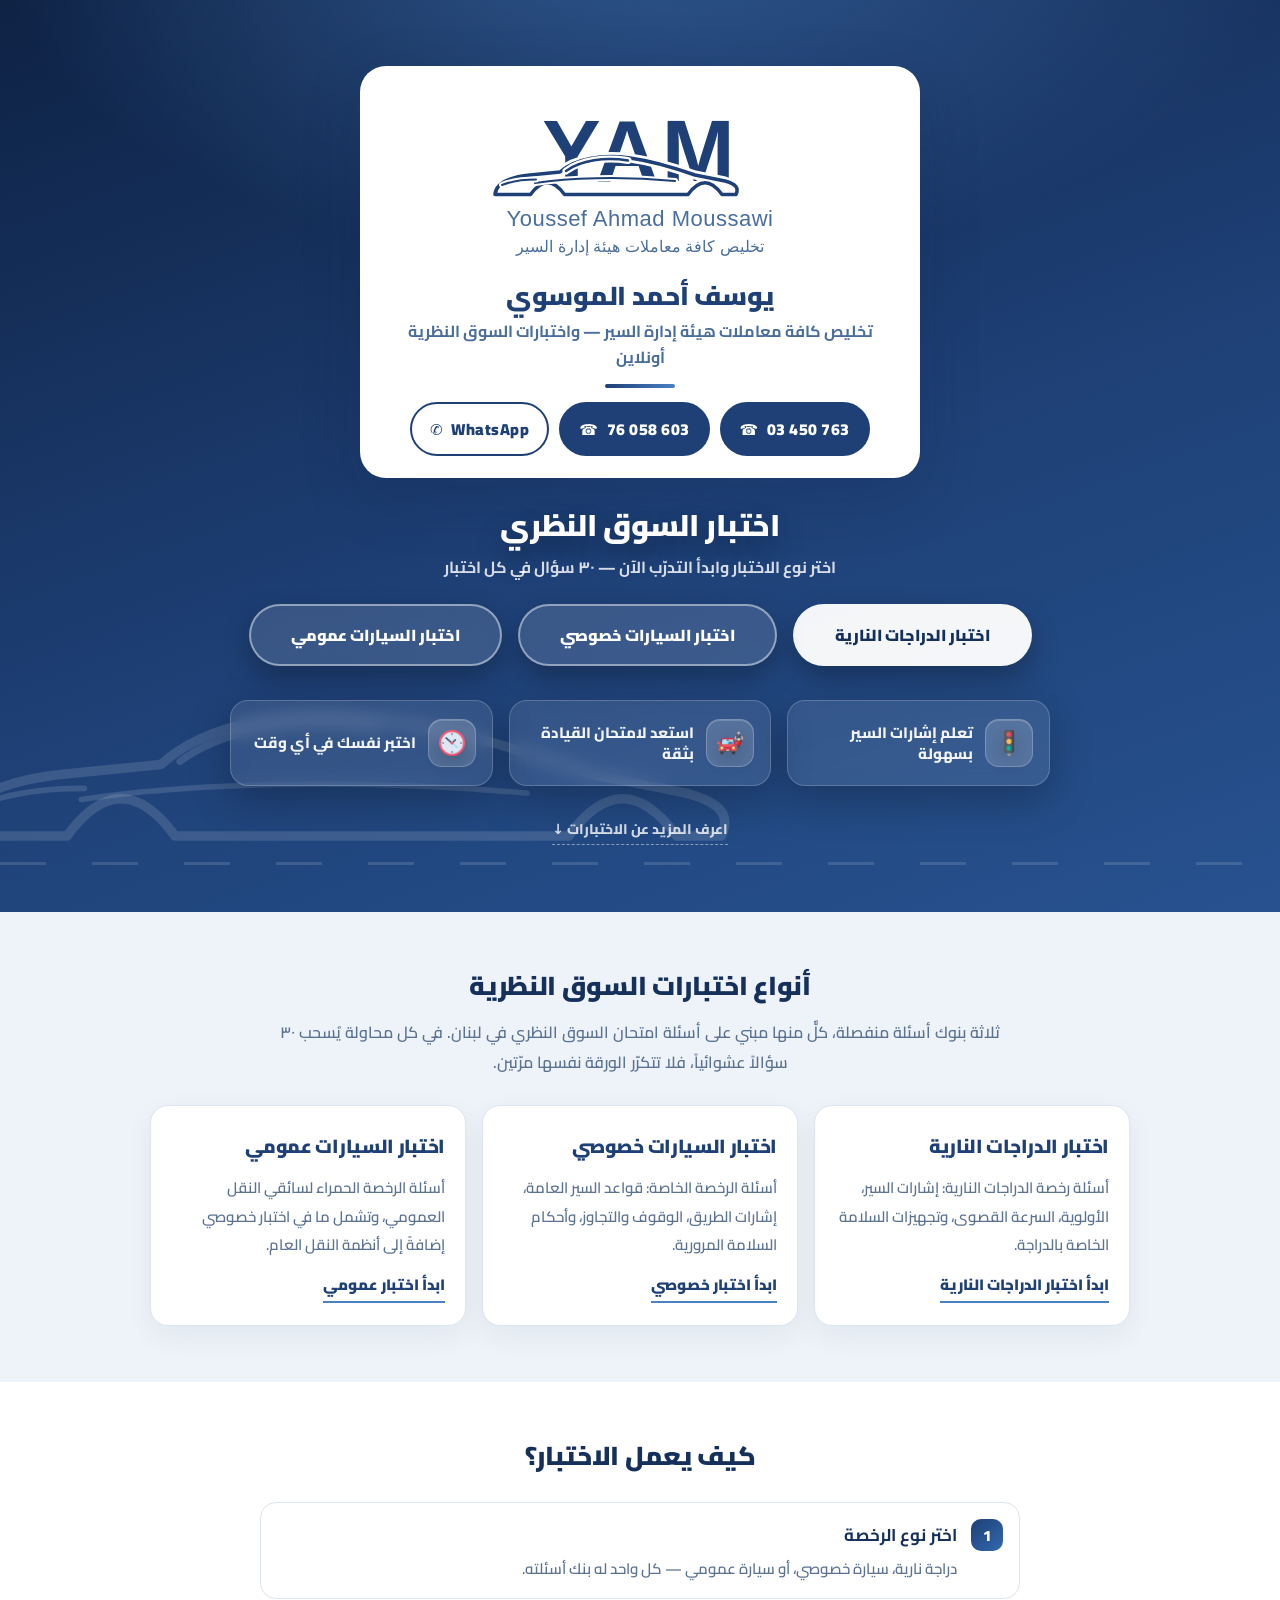
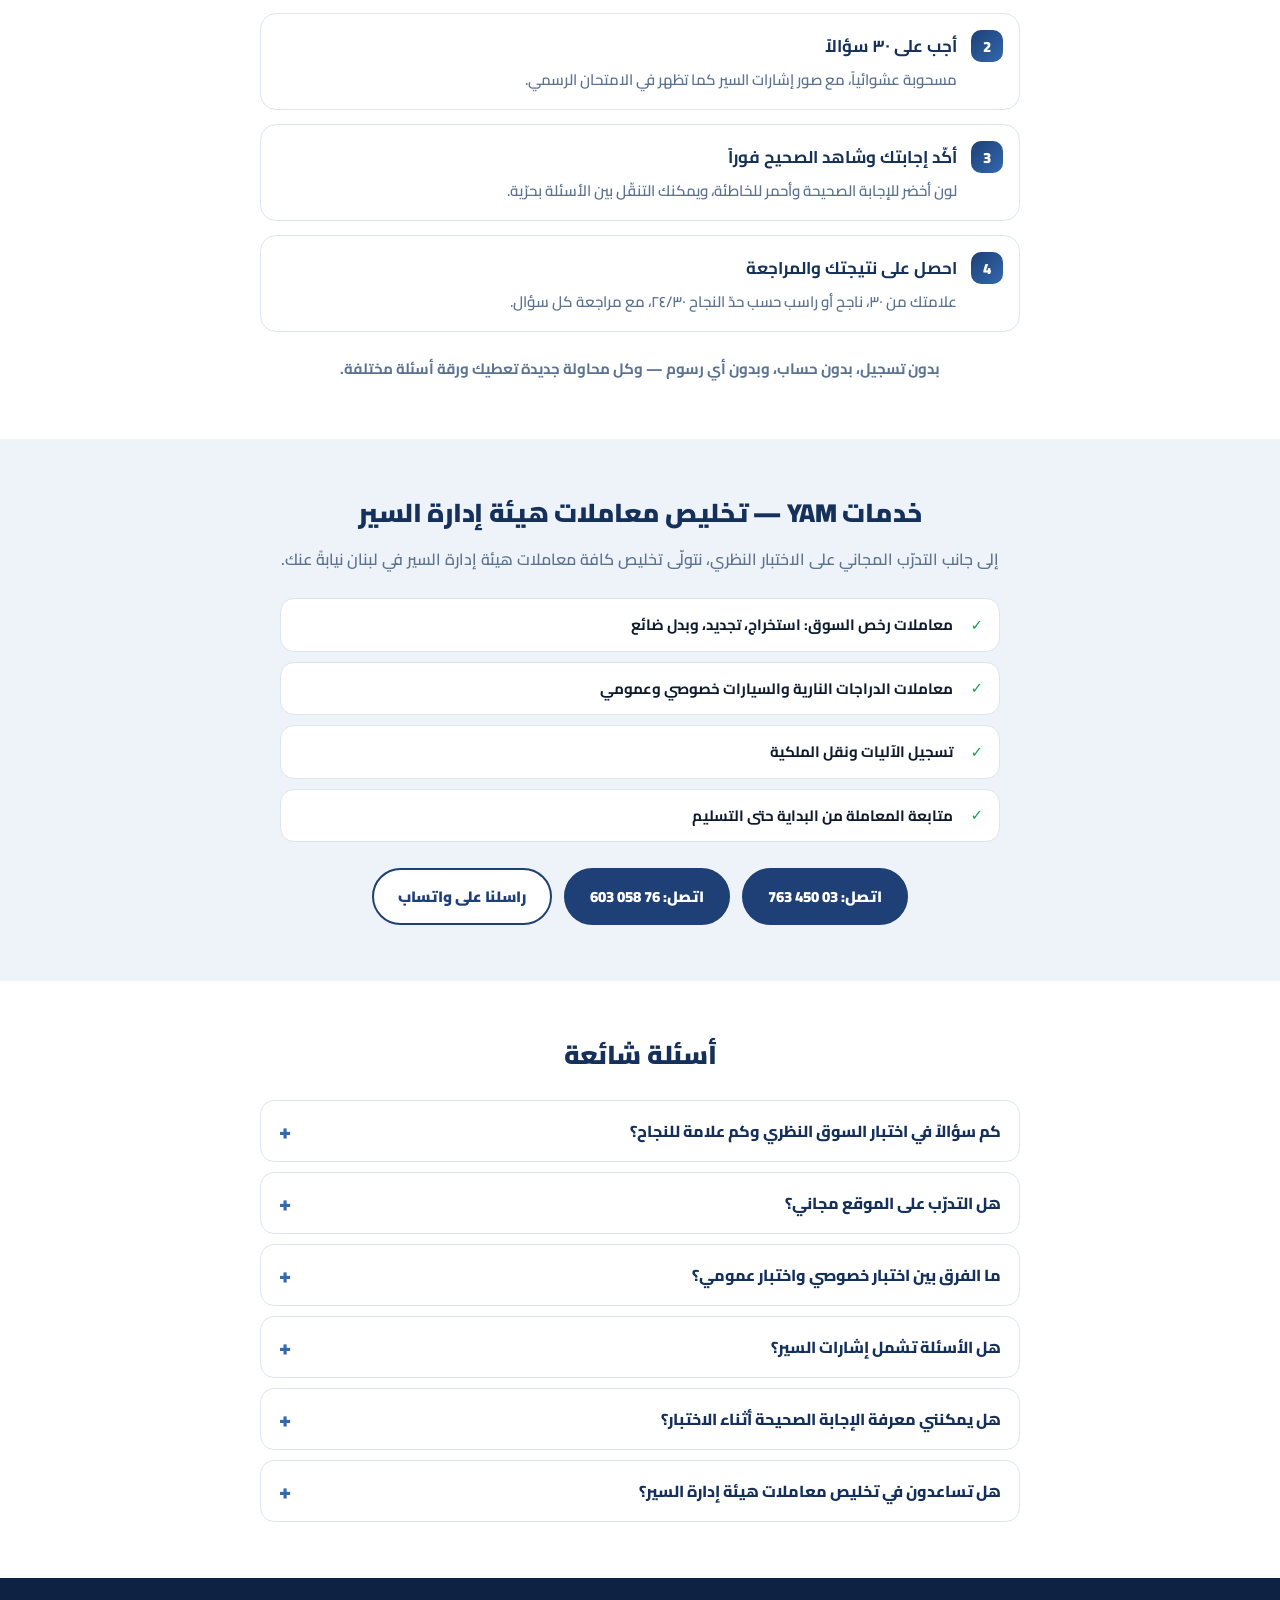
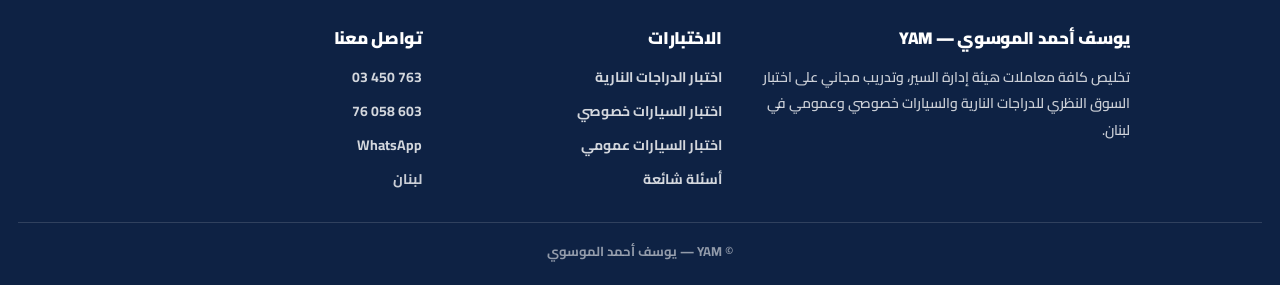
==== commit cde59a8a: "Reapply "Merge pull request #1 from HasanF-01/feat/seo-accessibility-custom-domain" This reverts com" ====
--- a/index.html
+++ b/index.html
@@ -6,82 +6,434 @@
   <meta name="viewport" content="width=device-width, initial-scale=1" />
   <meta name="format-detection" content="telephone=no">
   <meta name="theme-color" content="#1E4076">
-  <meta name="description" content="يوسف أحمد الموسوي — تخليص كافة معاملات هيئة إدارة السير، واختبارات السوق النظرية للدراجات النارية والسيارات خصوصي وعمومي.">
+
+  <title>اختبار السوق النظري أونلاين — YAM يوسف أحمد الموسوي</title>
+  <meta name="description" content="تدرّب مجاناً على اختبار السوق النظري في لبنان: دراجات نارية، سيارات خصوصي وعمومي — ٣٠ سؤالاً في كل اختبار، مع تخليص كافة معاملات هيئة إدارة السير.">
+  <link rel="canonical" href="https://www.yamdrivingschool.com/">
+  <meta name="robots" content="index, follow, max-image-preview:large, max-snippet:-1">
+
+  <!-- Social preview (WhatsApp, Facebook, X) -->
+  <meta property="og:type" content="website">
+  <meta property="og:site_name" content="YAM — يوسف أحمد الموسوي">
+  <meta property="og:locale" content="ar_AR">
+  <meta property="og:url" content="https://www.yamdrivingschool.com/">
+  <meta property="og:title" content="اختبار السوق النظري أونلاين — YAM يوسف أحمد الموسوي">
+  <meta property="og:description" content="تدرّب مجاناً على اختبار السوق النظري في لبنان: دراجات نارية، سيارات خصوصي وعمومي — ٣٠ سؤالاً في كل اختبار.">
+  <meta property="og:image" content="https://www.yamdrivingschool.com/assets/og-image.png">
+  <meta property="og:image:width" content="1200">
+  <meta property="og:image:height" content="630">
+  <meta property="og:image:alt" content="YAM — يوسف أحمد الموسوي — اختبار السوق النظري">
+  <meta name="twitter:card" content="summary_large_image">
+  <meta name="twitter:title" content="اختبار السوق النظري أونلاين — YAM يوسف أحمد الموسوي">
+  <meta name="twitter:description" content="تدرّب مجاناً على اختبار السوق النظري في لبنان: دراجات نارية، سيارات خصوصي وعمومي.">
+  <meta name="twitter:image" content="https://www.yamdrivingschool.com/assets/og-image.png">
 
   <link rel="preconnect" href="https://fonts.googleapis.com">
   <link rel="preconnect" href="https://fonts.gstatic.com" crossorigin>
   <link href="https://fonts.googleapis.com/css2?family=Cairo:wght@400;600;700;800;900&display=swap" rel="stylesheet">
 
   <link rel="icon" href="assets/logo.svg" type="image/svg+xml">
-  <title>YAM — يوسف أحمد الموسوي</title>
+  <link rel="apple-touch-icon" href="assets/logo.svg">
+  <link rel="manifest" href="site.webmanifest">
   <link rel="stylesheet" href="style.css" />
+
+  <!-- Structured data. Google shows a local-business panel only once a real
+       postal address is present — fill in streetAddress/addressLocality below. -->
+  <script type="application/ld+json">
+  {
+    "@context": "https://schema.org",
+    "@graph": [
+      {
+        "@type": "DrivingSchool",
+        "@id": "https://www.yamdrivingschool.com/#business",
+        "name": "يوسف أحمد الموسوي",
+        "alternateName": ["YAM", "Youssef Ahmad Moussawi"],
+        "description": "تخليص كافة معاملات هيئة إدارة السير، واختبارات السوق النظرية للدراجات النارية والسيارات خصوصي وعمومي.",
+        "url": "https://www.yamdrivingschool.com/",
+        "logo": "https://www.yamdrivingschool.com/assets/logo.svg",
+        "image": "https://www.yamdrivingschool.com/assets/og-image.png",
+        "telephone": "+9613450763",
+        "knowsLanguage": "ar",
+        "address": {
+          "@type": "PostalAddress",
+          "addressCountry": "LB"
+        },
+        "areaServed": {
+          "@type": "Country",
+          "name": "Lebanon"
+        },
+        "contactPoint": [
+          {
+            "@type": "ContactPoint",
+            "telephone": "+9613450763",
+            "contactType": "customer service",
+            "availableLanguage": ["ar"]
+          },
+          {
+            "@type": "ContactPoint",
+            "telephone": "+96176058603",
+            "contactType": "customer service",
+            "availableLanguage": ["ar"]
+          }
+        ],
+        "sameAs": ["https://wa.me/96176058603"]
+      },
+      {
+        "@type": "WebSite",
+        "@id": "https://www.yamdrivingschool.com/#website",
+        "name": "YAM — اختبار السوق النظري",
+        "url": "https://www.yamdrivingschool.com/",
+        "inLanguage": "ar",
+        "publisher": { "@id": "https://www.yamdrivingschool.com/#business" }
+      },
+      {
+        "@type": "ItemList",
+        "name": "اختبارات السوق النظرية",
+        "itemListOrder": "https://schema.org/ItemListUnordered",
+        "itemListElement": [
+          {
+            "@type": "ListItem",
+            "position": 1,
+            "name": "اختبار السوق النظري للدراجات النارية",
+            "url": "https://www.yamdrivingschool.com/quiz.html"
+          },
+          {
+            "@type": "ListItem",
+            "position": 2,
+            "name": "اختبار السوق النظري للسيارات خصوصي",
+            "url": "https://www.yamdrivingschool.com/car_quiz.html"
+          },
+          {
+            "@type": "ListItem",
+            "position": 3,
+            "name": "اختبار السوق النظري للسيارات عمومي",
+            "url": "https://www.yamdrivingschool.com/red_quiz.html"
+          }
+        ]
+      },
+      {
+        "@type": "FAQPage",
+        "@id": "https://www.yamdrivingschool.com/#faq",
+        "mainEntity": [
+          {
+            "@type": "Question",
+            "name": "كم سؤالاً في اختبار السوق النظري وكم علامة للنجاح؟",
+            "acceptedAnswer": {
+              "@type": "Answer",
+              "text": "كل اختبار على الموقع يتألف من ٣٠ سؤالاً تُسحب عشوائياً من بنك الأسئلة، والنجاح يحتاج ٢٤ إجابة صحيحة من أصل ٣٠."
+            }
+          },
+          {
+            "@type": "Question",
+            "name": "هل التدرّب على الموقع مجاني؟",
+            "acceptedAnswer": {
+              "@type": "Answer",
+              "text": "نعم، التدرّب مجاني بالكامل وبدون تسجيل أو حساب. افتح الاختبار الذي تريده وابدأ مباشرة، وكرّره كما تشاء."
+            }
+          },
+          {
+            "@type": "Question",
+            "name": "ما الفرق بين اختبار خصوصي واختبار عمومي؟",
+            "acceptedAnswer": {
+              "@type": "Answer",
+              "text": "اختبار خصوصي مخصّص لرخصة السيارة الخاصة، واختبار عمومي (الرخصة الحمراء) لسائقي النقل العمومي ويشمل أسئلة إضافية عن أنظمة النقل العام. وهناك اختبار ثالث مستقل للدراجات النارية."
+            }
+          },
+          {
+            "@type": "Question",
+            "name": "هل الأسئلة تشمل إشارات السير؟",
+            "acceptedAnswer": {
+              "@type": "Answer",
+              "text": "نعم، جزء كبير من الأسئلة يعرض صور إشارات السير المستعملة في لبنان ويطلب تحديد معناها، تماماً كما في الامتحان الرسمي."
+            }
+          },
+          {
+            "@type": "Question",
+            "name": "هل يمكنني معرفة الإجابة الصحيحة أثناء الاختبار؟",
+            "acceptedAnswer": {
+              "@type": "Answer",
+              "text": "نعم. بعد تأكيد إجابتك على أي سؤال تظهر لك الإجابة الصحيحة فوراً، وفي نهاية الاختبار تحصل على مراجعة كاملة لكل الأسئلة مع إجابتك والإجابة الصحيحة."
+            }
+          },
+          {
+            "@type": "Question",
+            "name": "هل تساعدون في تخليص معاملات هيئة إدارة السير؟",
+            "acceptedAnswer": {
+              "@type": "Answer",
+              "text": "نعم، نقوم بتخليص كافة معاملات هيئة إدارة السير. للاستفسار اتصل على 03 450 763 أو 76 058 603، أو راسلنا على واتساب."
+            }
+          }
+        ]
+      }
+    ]
+  }
+  </script>
 </head>
 
 <body>
-  <!-- HERO -->
-  <main class="landing-hero">
-    <section class="glass">
-
-      <!-- BRAND CARD -->
-      <div class="brand-card">
-        <img src="assets/logo.png" class="brand-logo" alt="YAM — يوسف أحمد الموسوي"
-             onerror="this.onerror=null; this.src='assets/logo.svg';">
-
-        <h1 class="brand-name">يوسف أحمد الموسوي</h1>
-
-        <div class="brand-divider"></div>
-
-        <div class="landing-phones">
-          <a class="phone-pill" href="tel:+96103450763">
-            <span class="ico">☎</span><span>03 450 763</span>
-          </a>
-          <a class="phone-pill" href="tel:+96176058603">
-            <span class="ico">☎</span><span>76 058 603</span>
-          </a>
-          <a class="phone-pill whatsapp" href="https://wa.me/96176058603" target="_blank" rel="noopener">
-            <span class="ico">✆</span><span>WhatsApp</span>
-          </a>
-        </div>
-      </div>
-
-      <h2 class="landing-title">اختبار السوق النظري</h2>
-      <p class="landing-subtitle">اختر نوع الاختبار وابدأ التدرّب الآن — ٣٠ سؤال في كل اختبار</p>
-
-      <div class="landing-actions">
-        <a class="landing-btn" href="quiz.html">اختبار الدراجات النارية</a>
-        <a class="landing-btn secondary" href="car_quiz.html">اختبار السيارات خصوصي</a>
-        <a class="landing-btn third" href="red_quiz.html">اختبار السيارات عمومي</a>
-      </div>
-
-      <div class="feature-grid">
-
-        <div class="feature-card">
-          <div class="feature-badge">
-            <img src="assets/icons/traffic.png" class="feature-icon" alt="">
+  <a class="skip-link" href="#exams">تخطَّ إلى الاختبارات</a>
+
+  <main id="main">
+
+    <!-- HERO -->
+    <section class="landing-hero">
+      <div class="glass">
+
+        <!-- BRAND CARD -->
+        <div class="brand-card">
+          <img src="assets/logo.png" class="brand-logo" alt="YAM — يوسف أحمد الموسوي" width="360" height="150"
+               onerror="this.onerror=null; this.src='assets/logo.svg';">
+
+          <h1 class="brand-name">يوسف أحمد الموسوي</h1>
+
+          <p class="brand-tagline">تخليص كافة معاملات هيئة إدارة السير — واختبارات السوق النظرية أونلاين</p>
+
+          <div class="brand-divider"></div>
+
+          <div class="landing-phones">
+            <a class="phone-pill" href="tel:+96103450763">
+              <span class="ico">☎</span><span>03 450 763</span>
+            </a>
+            <a class="phone-pill" href="tel:+96176058603">
+              <span class="ico">☎</span><span>76 058 603</span>
+            </a>
+            <a class="phone-pill whatsapp" href="https://wa.me/96176058603" target="_blank" rel="noopener">
+              <span class="ico">✆</span><span>WhatsApp</span>
+            </a>
           </div>
-          <p class="feature-text">تعلم إشارات السير بسهولة</p>
-        </div>
-
-        <div class="feature-card">
-          <div class="feature-badge">
-            <img src="assets/icons/moto-car.png" class="feature-icon" alt="">
+        </div>
+
+        <h2 class="landing-title">اختبار السوق النظري</h2>
+        <p class="landing-subtitle">اختر نوع الاختبار وابدأ التدرّب الآن — ٣٠ سؤال في كل اختبار</p>
+
+        <div class="landing-actions">
+          <a class="landing-btn" href="quiz.html">اختبار الدراجات النارية</a>
+          <a class="landing-btn secondary" href="car_quiz.html">اختبار السيارات خصوصي</a>
+          <a class="landing-btn third" href="red_quiz.html">اختبار السيارات عمومي</a>
+        </div>
+
+        <div class="feature-grid">
+
+          <div class="feature-card">
+            <div class="feature-badge">
+              <img src="assets/icons/traffic.png" class="feature-icon" alt="" width="26" height="26">
+            </div>
+            <p class="feature-text">تعلم إشارات السير بسهولة</p>
           </div>
-          <p class="feature-text">استعد لامتحان القيادة بثقة</p>
-        </div>
-
-        <div class="feature-card">
-          <div class="feature-badge">
-            <img src="assets/icons/clock1.png" class="feature-icon" alt="">
+
+          <div class="feature-card">
+            <div class="feature-badge">
+              <img src="assets/icons/moto-car.png" class="feature-icon" alt="" width="26" height="26">
+            </div>
+            <p class="feature-text">استعد لامتحان القيادة بثقة</p>
           </div>
-          <p class="feature-text">اختبر نفسك في أي وقت</p>
-        </div>
-
-      </div>
-
-      <p class="landing-footer">© YAM — يوسف أحمد الموسوي</p>
-
+
+          <div class="feature-card">
+            <div class="feature-badge">
+              <img src="assets/icons/clock1.png" class="feature-icon" alt="" width="26" height="26">
+            </div>
+            <p class="feature-text">اختبر نفسك في أي وقت</p>
+          </div>
+
+        </div>
+
+        <p class="scroll-hint"><a href="#exams">اعرف المزيد عن الاختبارات ↓</a></p>
+
+      </div>
     </section>
+
+    <!-- EXAM TYPES -->
+    <section class="site-section" id="exams">
+      <div class="wrap">
+        <h2 class="section-title">أنواع اختبارات السوق النظرية</h2>
+        <p class="section-lead">
+          ثلاثة بنوك أسئلة منفصلة، كلٌّ منها مبني على أسئلة امتحان السوق النظري في لبنان.
+          في كل محاولة يُسحب ٣٠ سؤالاً عشوائياً، فلا تتكرّر الورقة نفسها مرّتين.
+        </p>
+
+        <div class="exam-grid">
+
+          <article class="exam-card">
+            <h3>اختبار الدراجات النارية</h3>
+            <p>
+              أسئلة رخصة الدراجات النارية: إشارات السير، الأولوية، السرعة القصوى،
+              وتجهيزات السلامة الخاصة بالدراجة.
+            </p>
+            <a class="exam-link" href="quiz.html">ابدأ اختبار الدراجات النارية</a>
+          </article>
+
+          <article class="exam-card">
+            <h3>اختبار السيارات خصوصي</h3>
+            <p>
+              أسئلة الرخصة الخاصة: قواعد السير العامة، إشارات الطريق، الوقوف والتجاوز،
+              وأحكام السلامة المرورية.
+            </p>
+            <a class="exam-link" href="car_quiz.html">ابدأ اختبار خصوصي</a>
+          </article>
+
+          <article class="exam-card">
+            <h3>اختبار السيارات عمومي</h3>
+            <p>
+              أسئلة الرخصة الحمراء لسائقي النقل العمومي، وتشمل ما في اختبار خصوصي
+              إضافةً إلى أنظمة النقل العام.
+            </p>
+            <a class="exam-link" href="red_quiz.html">ابدأ اختبار عمومي</a>
+          </article>
+
+        </div>
+      </div>
+    </section>
+
+    <!-- HOW IT WORKS -->
+    <section class="site-section alt" id="how">
+      <div class="wrap">
+        <h2 class="section-title">كيف يعمل الاختبار؟</h2>
+
+        <ol class="steps">
+          <li>
+            <strong>اختر نوع الرخصة</strong>
+            <span>دراجة نارية، سيارة خصوصي، أو سيارة عمومي — كل واحد له بنك أسئلته.</span>
+          </li>
+          <li>
+            <strong>أجب على ٣٠ سؤالاً</strong>
+            <span>مسحوبة عشوائياً، مع صور إشارات السير كما تظهر في الامتحان الرسمي.</span>
+          </li>
+          <li>
+            <strong>أكّد إجابتك وشاهد الصحيح فوراً</strong>
+            <span>لون أخضر للإجابة الصحيحة وأحمر للخاطئة، ويمكنك التنقّل بين الأسئلة بحرّية.</span>
+          </li>
+          <li>
+            <strong>احصل على نتيجتك والمراجعة</strong>
+            <span>علامتك من ٣٠، ناجح أو راسب حسب حدّ النجاح ٢٤/٣٠، مع مراجعة كل سؤال.</span>
+          </li>
+        </ol>
+
+        <p class="section-note">
+          بدون تسجيل، بدون حساب، وبدون أي رسوم — وكل محاولة جديدة تعطيك ورقة أسئلة مختلفة.
+        </p>
+      </div>
+    </section>
+
+    <!-- SERVICES -->
+    <section class="site-section" id="services">
+      <div class="wrap">
+        <h2 class="section-title">خدمات YAM — تخليص معاملات هيئة إدارة السير</h2>
+        <p class="section-lead">
+          إلى جانب التدرّب المجاني على الاختبار النظري، نتولّى تخليص كافة معاملات
+          هيئة إدارة السير في لبنان نيابةً عنك.
+        </p>
+
+        <ul class="service-list">
+          <li>معاملات رخص السوق: استخراج، تجديد، وبدل ضائع</li>
+          <li>معاملات الدراجات النارية والسيارات خصوصي وعمومي</li>
+          <li>تسجيل الآليات ونقل الملكية</li>
+          <li>متابعة المعاملة من البداية حتى التسليم</li>
+        </ul>
+
+        <div class="cta-row">
+          <a class="cta-btn" href="tel:+96103450763">اتصل: 03 450 763</a>
+          <a class="cta-btn" href="tel:+96176058603">اتصل: 76 058 603</a>
+          <a class="cta-btn whatsapp" href="https://wa.me/96176058603" target="_blank" rel="noopener">راسلنا على واتساب</a>
+        </div>
+      </div>
+    </section>
+
+    <!-- FAQ -->
+    <section class="site-section alt" id="faq">
+      <div class="wrap">
+        <h2 class="section-title">أسئلة شائعة</h2>
+
+        <div class="faq">
+          <details>
+            <summary>كم سؤالاً في اختبار السوق النظري وكم علامة للنجاح؟</summary>
+            <p>
+              كل اختبار على الموقع يتألف من ٣٠ سؤالاً تُسحب عشوائياً من بنك الأسئلة،
+              والنجاح يحتاج ٢٤ إجابة صحيحة من أصل ٣٠.
+            </p>
+          </details>
+
+          <details>
+            <summary>هل التدرّب على الموقع مجاني؟</summary>
+            <p>
+              نعم، التدرّب مجاني بالكامل وبدون تسجيل أو حساب. افتح الاختبار الذي تريده
+              وابدأ مباشرة، وكرّره كما تشاء.
+            </p>
+          </details>
+
+          <details>
+            <summary>ما الفرق بين اختبار خصوصي واختبار عمومي؟</summary>
+            <p>
+              اختبار خصوصي مخصّص لرخصة السيارة الخاصة، واختبار عمومي (الرخصة الحمراء)
+              لسائقي النقل العمومي ويشمل أسئلة إضافية عن أنظمة النقل العام. وهناك اختبار
+              ثالث مستقل للدراجات النارية.
+            </p>
+          </details>
+
+          <details>
+            <summary>هل الأسئلة تشمل إشارات السير؟</summary>
+            <p>
+              نعم، جزء كبير من الأسئلة يعرض صور إشارات السير المستعملة في لبنان ويطلب
+              تحديد معناها، تماماً كما في الامتحان الرسمي.
+            </p>
+          </details>
+
+          <details>
+            <summary>هل يمكنني معرفة الإجابة الصحيحة أثناء الاختبار؟</summary>
+            <p>
+              نعم. بعد تأكيد إجابتك على أي سؤال تظهر لك الإجابة الصحيحة فوراً، وفي نهاية
+              الاختبار تحصل على مراجعة كاملة لكل الأسئلة مع إجابتك والإجابة الصحيحة.
+            </p>
+          </details>
+
+          <details>
+            <summary>هل تساعدون في تخليص معاملات هيئة إدارة السير؟</summary>
+            <p>
+              نعم، نقوم بتخليص كافة معاملات هيئة إدارة السير. للاستفسار اتصل على
+              <span dir="ltr" class="ltr-num">03 450 763</span> أو
+              <span dir="ltr" class="ltr-num">76 058 603</span>، أو راسلنا على واتساب.
+            </p>
+          </details>
+        </div>
+      </div>
+    </section>
+
   </main>
+
+  <footer class="site-footer">
+    <div class="wrap footer-grid">
+
+      <div>
+        <h2 class="footer-title">يوسف أحمد الموسوي — YAM</h2>
+        <p class="footer-text">
+          تخليص كافة معاملات هيئة إدارة السير، وتدريب مجاني على اختبار السوق النظري
+          للدراجات النارية والسيارات خصوصي وعمومي في لبنان.
+        </p>
+      </div>
+
+      <nav class="footer-nav" aria-label="روابط الموقع">
+        <h2 class="footer-title">الاختبارات</h2>
+        <ul>
+          <li><a href="quiz.html">اختبار الدراجات النارية</a></li>
+          <li><a href="car_quiz.html">اختبار السيارات خصوصي</a></li>
+          <li><a href="red_quiz.html">اختبار السيارات عمومي</a></li>
+          <li><a href="#faq">أسئلة شائعة</a></li>
+        </ul>
+      </nav>
+
+      <div>
+        <h2 class="footer-title">تواصل معنا</h2>
+        <ul class="footer-contact">
+          <li><a href="tel:+96103450763"><span dir="ltr" class="ltr-num">03 450 763</span></a></li>
+          <li><a href="tel:+96176058603"><span dir="ltr" class="ltr-num">76 058 603</span></a></li>
+          <li><a href="https://wa.me/96176058603" target="_blank" rel="noopener">WhatsApp</a></li>
+          <li>لبنان</li>
+        </ul>
+      </div>
+
+    </div>
+
+    <p class="footer-bottom">© YAM — يوسف أحمد الموسوي</p>
+  </footer>
 
 </body>
 </html>
--- a/style.css
+++ b/style.css
@@ -312,11 +312,266 @@
   text-align:right;
 }
 
-.landing-footer{
+/* invites the visitor past the fold, where the content sections live */
+.scroll-hint{margin-top:30px; font-size:14px; font-weight:800;}
+.scroll-hint a{
+  color:rgba(255,255,255,.8);
+  text-decoration:none;
+  border-bottom:1px dashed rgba(255,255,255,.45);
+  padding-bottom:2px;
+}
+.scroll-hint a:hover{color:#fff;}
+
+/* =====================================================
+   CONTENT SECTIONS (below the hero)
+   Plain, readable text — this is what search engines index
+   and what a visitor reads before deciding to call.
+===================================================== */
+
+.site-section{padding:56px 18px;}
+.site-section.alt{background:#fff;}
+
+.wrap{width:min(980px, 100%); margin:0 auto;}
+
+.section-title{
+  font-size:26px;
+  color:var(--navy-800);
+  line-height:1.4;
+  text-align:center;
+}
+
+.section-lead{
+  margin:12px auto 0;
+  max-width:720px;
+  text-align:center;
+  font-size:16px;
+  font-weight:600;
+  line-height:1.9;
+  color:var(--muted);
+}
+
+.section-note{
+  margin-top:22px;
+  text-align:center;
+  font-size:15px;
+  font-weight:700;
+  color:var(--muted);
+}
+
+/* --- exam cards --- */
+.exam-grid{
   margin-top:28px;
+  display:grid;
+  grid-template-columns:repeat(3, minmax(0,1fr));
+  gap:16px;
+}
+
+.exam-card{
+  background:#fff;
+  border:1px solid var(--border);
+  border-radius:18px;
+  padding:22px 20px;
+  display:flex;
+  flex-direction:column;
+  gap:10px;
+  box-shadow:0 10px 30px rgba(14,34,68,.06);
+  transition:transform .18s ease, box-shadow .18s ease;
+}
+.exam-card:hover{transform:translateY(-3px); box-shadow:0 16px 40px rgba(14,34,68,.12);}
+.site-section.alt .exam-card{background:var(--bg);}
+
+.exam-card h3{font-size:19px; color:var(--navy-700);}
+.exam-card p{font-size:15px; font-weight:600; line-height:1.9; color:var(--muted); flex:1;}
+
+.exam-link{
+  align-self:flex-start;
+  font-size:15px;
+  font-weight:900;
+  color:var(--navy-700);
+  text-decoration:none;
+  border-bottom:2px solid var(--navy-400);
+  padding-bottom:2px;
+}
+.exam-link:hover{color:var(--navy-500); border-color:var(--navy-700);}
+
+/* --- numbered steps --- */
+.steps{
+  margin:28px auto 0;
+  max-width:760px;
+  list-style:none;
+  counter-reset:step;
+  display:grid;
+  gap:14px;
+}
+
+.steps li{
+  counter-increment:step;
+  position:relative;
+  padding:16px 62px 16px 18px;
+  border:1px solid var(--border);
+  border-radius:16px;
+  background:var(--bg);
+}
+.site-section.alt .steps li{background:#fff;}
+
+.steps li::before{
+  content:counter(step);
+  position:absolute;
+  top:16px;
+  right:16px;
+  width:32px;
+  height:32px;
+  border-radius:10px;
+  display:grid;
+  place-items:center;
+  font-weight:900;
+  font-size:15px;
+  color:#fff;
+  background:linear-gradient(135deg, var(--navy-700), var(--navy-500));
+}
+
+.steps strong{display:block; font-size:17px; color:var(--navy-800);}
+.steps span{display:block; margin-top:4px; font-size:15px; font-weight:600; line-height:1.8; color:var(--muted);}
+
+/* --- services --- */
+.service-list{
+  margin:24px auto 0;
+  max-width:720px;
+  list-style:none;
+  display:grid;
+  gap:10px;
+}
+
+.service-list li{
+  position:relative;
+  padding:13px 46px 13px 16px;
+  border:1px solid var(--border);
+  border-radius:14px;
+  background:#fff;
+  font-size:15px;
+  font-weight:700;
+  line-height:1.7;
+}
+.site-section.alt .service-list li{background:var(--bg);}
+
+.service-list li::before{
+  content:"✓";
+  position:absolute;
+  top:50%;
+  right:16px;
+  transform:translateY(-50%);
+  font-weight:900;
+  color:var(--ok-bd);
+}
+
+.cta-row{
+  margin-top:26px;
+  display:flex;
+  gap:12px;
+  justify-content:center;
+  flex-wrap:wrap;
+}
+
+.cta-btn{
+  display:inline-flex;
+  align-items:center;
+  justify-content:center;
+  min-height:48px;
+  padding:12px 24px;
+  border-radius:999px;
+  font-size:15px;
+  font-weight:900;
+  text-decoration:none;
+  background:var(--navy-700);
+  color:#fff;
+  border:2px solid var(--navy-700);
+  transition:.18s ease;
+}
+.cta-btn:hover{background:var(--navy-600); border-color:var(--navy-600); transform:translateY(-2px);}
+
+.cta-btn.whatsapp{background:#fff; color:var(--navy-700);}
+.cta-btn.whatsapp:hover{background:#EAF1FB;}
+
+/* --- FAQ --- */
+.faq{margin:26px auto 0; max-width:760px; display:grid; gap:10px;}
+
+.faq details{
+  border:1px solid var(--border);
+  border-radius:14px;
+  background:var(--bg);
+  overflow:hidden;
+}
+.site-section.alt .faq details{background:#fff;}
+.faq details[open]{border-color:var(--navy-400);}
+
+.faq summary{
+  padding:15px 18px;
+  font-size:16px;
+  font-weight:800;
+  color:var(--navy-800);
+  cursor:pointer;
+  list-style:none;
+  display:flex;
+  justify-content:space-between;
+  align-items:center;
+  gap:12px;
+}
+.faq summary::-webkit-details-marker{display:none;}
+
+.faq summary::after{
+  content:"+";
+  flex:0 0 auto;
+  font-size:22px;
+  font-weight:900;
+  color:var(--navy-500);
+  line-height:1;
+}
+.faq details[open] summary::after{content:"−";}
+
+.faq p{
+  padding:0 18px 16px;
+  font-size:15px;
+  font-weight:600;
+  line-height:1.9;
+  color:var(--muted);
+}
+
+/* =====================================================
+   SITE FOOTER
+===================================================== */
+
+.site-footer{
+  background:var(--navy-900);
+  color:rgba(255,255,255,.78);
+  padding:44px 18px 22px;
+}
+
+.footer-grid{
+  display:grid;
+  grid-template-columns:1.4fr 1fr 1fr;
+  gap:28px;
+}
+
+.footer-title{font-size:17px; color:#fff; margin-bottom:10px;}
+.footer-text{font-size:14px; font-weight:600; line-height:1.9;}
+
+.footer-nav ul, .footer-contact{list-style:none; display:grid; gap:8px; font-size:14px; font-weight:700;}
+
+.site-footer a{
+  color:rgba(255,255,255,.82);
+  text-decoration:none;
+  border-bottom:1px solid transparent;
+}
+.site-footer a:hover{color:#fff; border-color:rgba(255,255,255,.5);}
+
+.footer-bottom{
+  margin-top:30px;
+  padding-top:16px;
+  border-top:1px solid rgba(255,255,255,.14);
+  text-align:center;
   font-size:13px;
   font-weight:700;
-  color:rgba(255,255,255,.65);
+  color:rgba(255,255,255,.55);
 }
 
 /* =====================================================
@@ -744,3 +999,193 @@
   .back-btn{padding:6px 10px; font-size:12px; min-height:38px;}
   .back-ico{width:16px; height:16px;}
 }
+
+/* =====================================================
+   ACCESSIBILITY
+===================================================== */
+
+/* Jumps a keyboard user straight past the hero. Off-screen until focused. */
+.skip-link{
+  position:absolute;
+  top:-60px;
+  right:12px;
+  z-index:100;
+  padding:10px 18px;
+  border-radius:0 0 12px 12px;
+  background:#fff;
+  color:var(--navy-800);
+  font-size:14px;
+  font-weight:900;
+  text-decoration:none;
+  transition:top .18s ease;
+}
+.skip-link:focus{top:0;}
+
+/* Announced by screen readers, invisible on screen */
+.sr-only{
+  position:absolute;
+  width:1px;
+  height:1px;
+  margin:-1px;
+  padding:0;
+  overflow:hidden;
+  clip:rect(0 0 0 0);
+  clip-path:inset(50%);
+  white-space:nowrap;
+  border:0;
+}
+
+/* A visible ring for keyboard users, without boxing every mouse click */
+a:focus-visible,
+button:focus-visible,
+summary:focus-visible,
+.choice:focus-visible,
+.qnav-item:focus-visible{
+  outline:3px solid var(--navy-500);
+  outline-offset:2px;
+  border-radius:8px;
+}
+.site-footer a:focus-visible, .skip-link:focus-visible, .landing-btn:focus-visible, .phone-pill:focus-visible{
+  outline-color:#fff;
+}
+
+@media (prefers-reduced-motion:reduce){
+  *, *::before, *::after{
+    animation-duration:.001ms !important;
+    animation-iteration-count:1 !important;
+    transition-duration:.001ms !important;
+    scroll-behavior:auto !important;
+  }
+  .exam-card:hover, .cta-btn:hover, .phone-pill:hover, .landing-btn:hover, .feature-card:hover{transform:none;}
+}
+
+/* =====================================================
+   QUIZ — LOADING / ERROR / STATUS
+===================================================== */
+
+/* Shown while the 30 questions are being dealt, so the first paint is never
+   an empty card. */
+.quiz-state{
+  padding:46px 18px;
+  text-align:center;
+}
+
+.spinner{
+  width:44px;
+  height:44px;
+  margin:0 auto 16px;
+  border-radius:50%;
+  border:4px solid #D6E3F4;
+  border-top-color:var(--navy-700);
+  animation:spin .8s linear infinite;
+}
+@keyframes spin{to{transform:rotate(360deg);}}
+
+.quiz-state-text{font-size:17px; font-weight:800; color:var(--muted); line-height:1.8;}
+
+.quiz-error{
+  margin:10px auto;
+  max-width:520px;
+  padding:20px 18px;
+  border:2px solid var(--bad-bd);
+  border-radius:16px;
+  background:var(--bad-bg);
+  text-align:center;
+}
+.quiz-error-title{font-size:18px; font-weight:900; color:#7F1D1D;}
+.quiz-error-text{margin-top:8px; font-size:15px; font-weight:700; color:#7F1D1D; line-height:1.8;}
+.quiz-error-actions{margin-top:16px; display:flex; gap:10px; justify-content:center; flex-wrap:wrap;}
+
+/* the error panel offers a link styled as a button */
+a.btn{text-decoration:none;}
+
+/* A short banner instead of a blocking alert() */
+.quiz-toast{
+  position:fixed;
+  left:50%;
+  bottom:16px;
+  transform:translateX(-50%);
+  z-index:60;
+  max-width:min(520px, calc(100% - 24px));
+  padding:12px 18px;
+  border-radius:14px;
+  background:var(--navy-900);
+  color:#fff;
+  font-size:15px;
+  font-weight:800;
+  text-align:center;
+  box-shadow:0 16px 40px rgba(14,34,68,.35);
+}
+
+/* =====================================================
+   QUIZ PAGE — INFO / CROSS LINKS (below the exam card)
+===================================================== */
+
+.quiz-info{
+  width:min(760px, 100%);
+  margin:0 auto;
+  padding:0 16px 30px;
+}
+
+.quiz-info h2{font-size:19px; color:var(--navy-800); margin-bottom:8px;}
+.quiz-info p{font-size:15px; font-weight:600; line-height:1.9; color:var(--muted);}
+
+.quiz-info-links{
+  margin-top:14px;
+  display:flex;
+  gap:10px;
+  flex-wrap:wrap;
+}
+
+.quiz-info-links a{
+  padding:9px 16px;
+  border-radius:999px;
+  border:1px solid var(--border);
+  background:#fff;
+  color:var(--navy-700);
+  font-size:14px;
+  font-weight:800;
+  text-decoration:none;
+}
+.quiz-info-links a:hover{background:#EAF1FB; border-color:var(--navy-400);}
+
+.noscript-note{
+  width:min(760px, 100%);
+  margin:16px auto;
+  padding:16px 18px;
+  border:2px solid var(--bad-bd);
+  border-radius:14px;
+  background:var(--bad-bg);
+  color:#7F1D1D;
+  font-size:15px;
+  font-weight:800;
+  line-height:1.8;
+  text-align:center;
+}
+
+/* =====================================================
+   RESPONSIVE — content sections
+===================================================== */
+
+@media (max-width:900px){
+  .exam-grid{grid-template-columns:1fr;}
+  .footer-grid{grid-template-columns:1fr 1fr;}
+}
+
+@media (max-width:768px){
+  .site-section{padding:40px 16px;}
+  .section-title{font-size:22px;}
+  .section-lead{font-size:15px;}
+  .exam-card{padding:18px 16px;}
+  .exam-card h3{font-size:17px;}
+  .steps li{padding:14px 56px 14px 14px;}
+  .steps strong{font-size:16px;}
+  .faq summary{font-size:15px; padding:14px 15px;}
+  .faq p{padding:0 15px 14px;}
+  .cta-btn{width:100%; max-width:320px;}
+  .footer-grid{grid-template-columns:1fr; gap:22px;}
+  .scroll-hint{margin-top:22px;}
+
+  /* the fixed action bar sits over the bottom of the page */
+  .quiz-info{padding-bottom:104px;}
+}
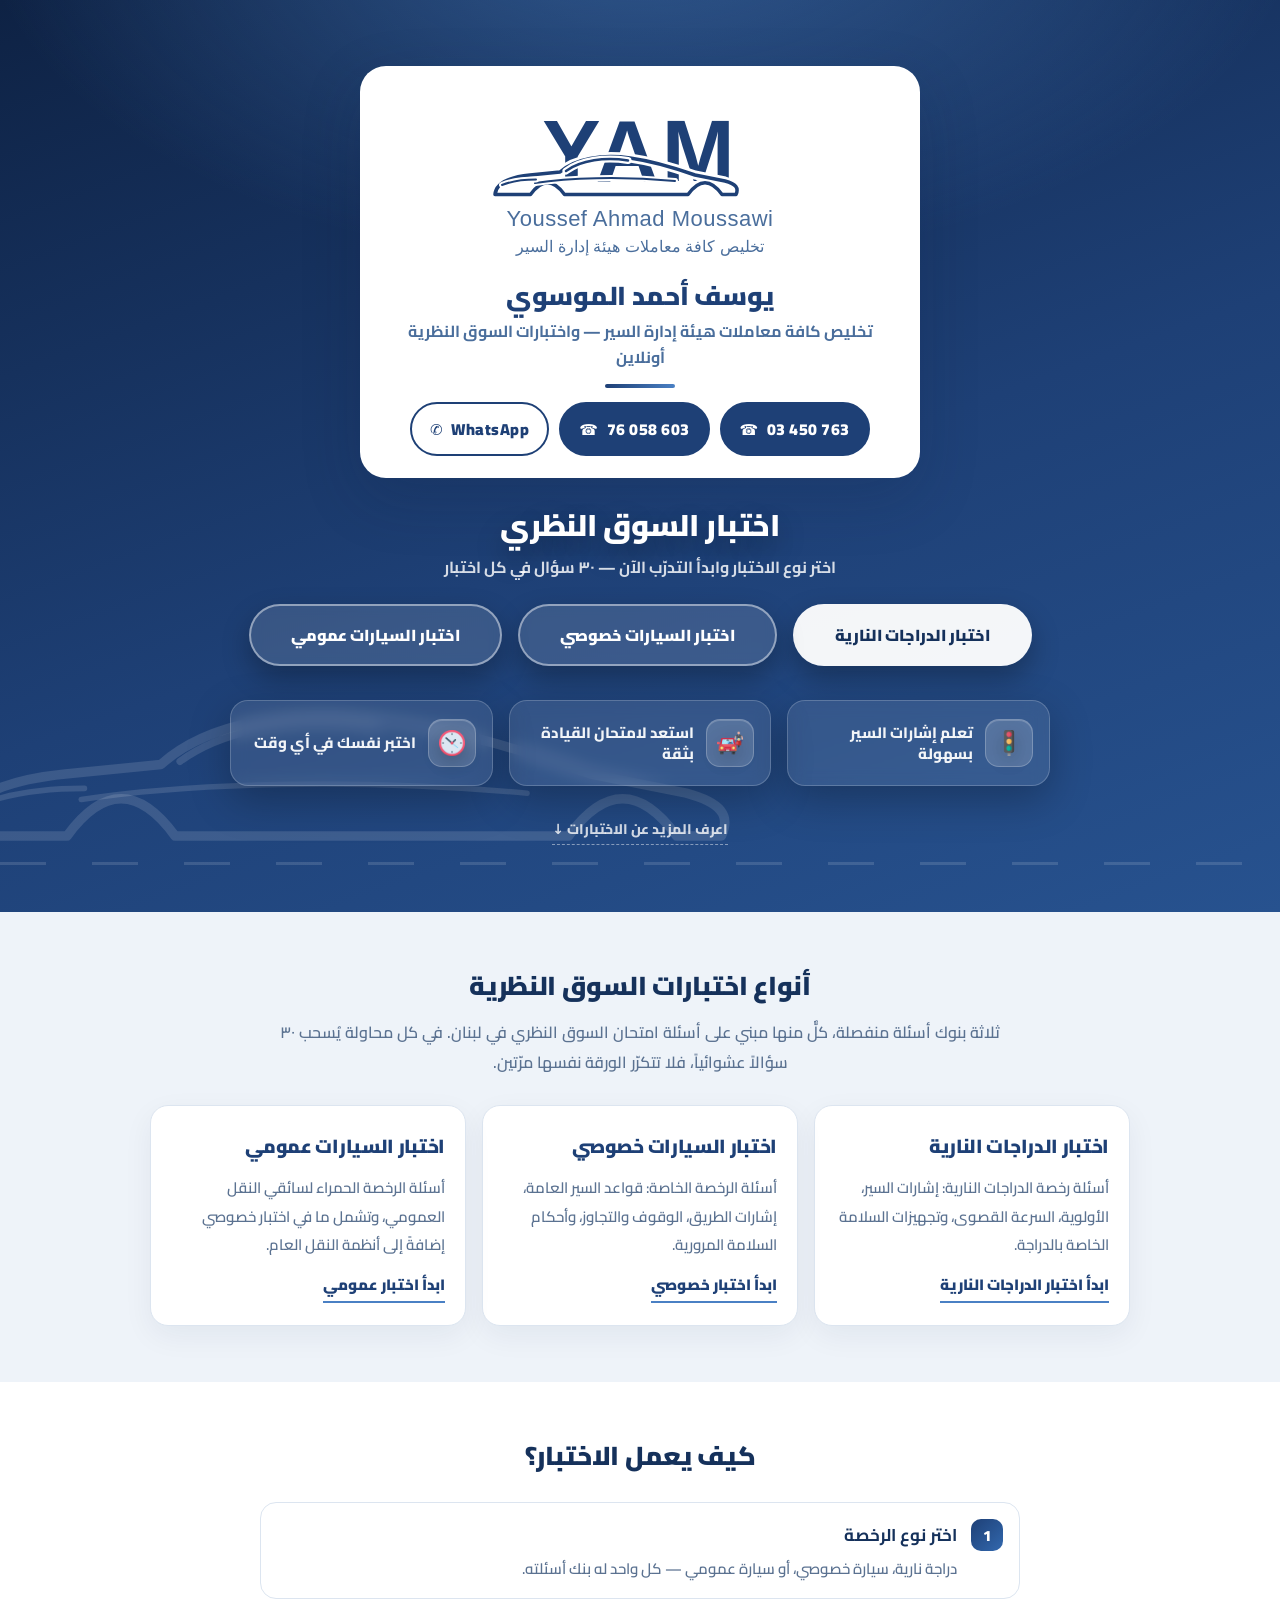
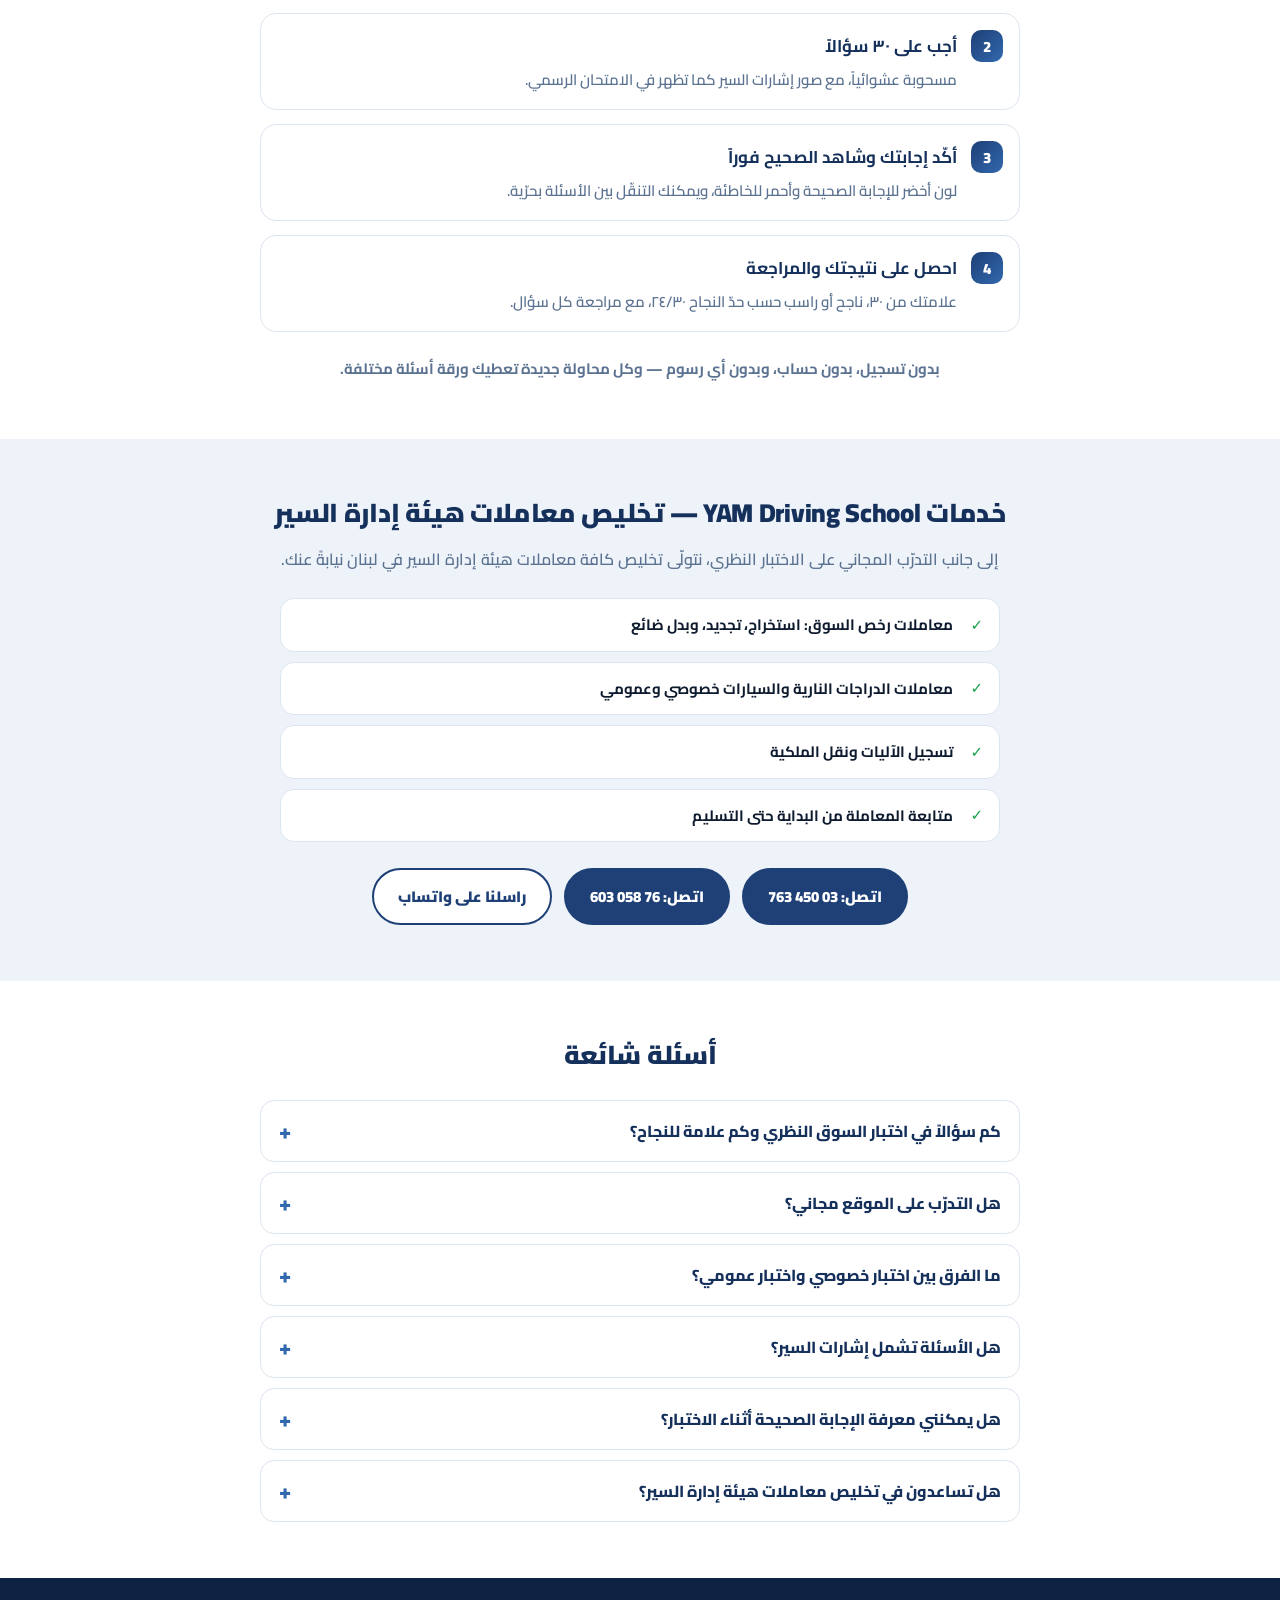
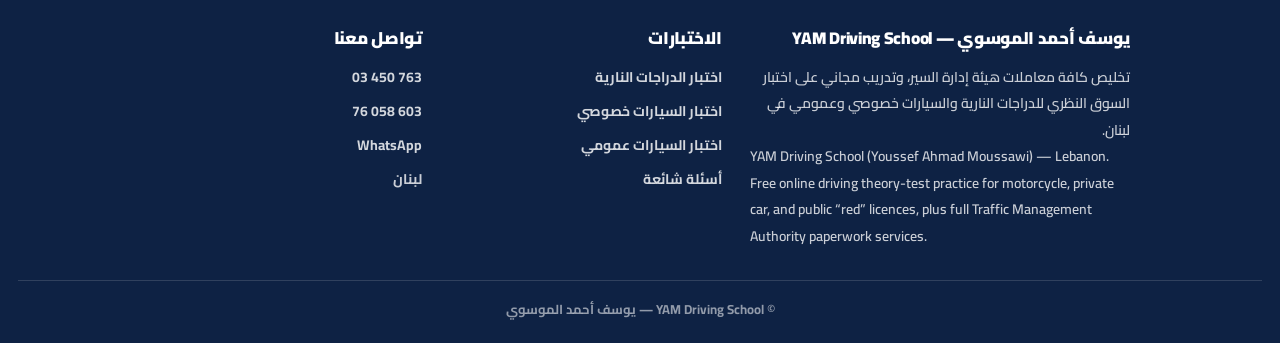
==== commit a76200d4: "Brand the site as YAM Driving School and purge Cloudflare after deploy Searches for "YAM Driving Sch" ====
--- a/index.html
+++ b/index.html
@@ -7,24 +7,24 @@
   <meta name="format-detection" content="telephone=no">
   <meta name="theme-color" content="#1E4076">
 
-  <title>اختبار السوق النظري أونلاين — YAM يوسف أحمد الموسوي</title>
-  <meta name="description" content="تدرّب مجاناً على اختبار السوق النظري في لبنان: دراجات نارية، سيارات خصوصي وعمومي — ٣٠ سؤالاً في كل اختبار، مع تخليص كافة معاملات هيئة إدارة السير.">
+  <title>اختبار السوق النظري أونلاين — YAM Driving School Lebanon | يوسف أحمد الموسوي</title>
+  <meta name="description" content="YAM Driving School (يوسف أحمد الموسوي) — تدرّب مجاناً على اختبار السوق النظري في لبنان: دراجات نارية، سيارات خصوصي وعمومي — ٣٠ سؤالاً في كل اختبار، مع تخليص كافة معاملات هيئة إدارة السير.">
   <link rel="canonical" href="https://www.yamdrivingschool.com/">
   <meta name="robots" content="index, follow, max-image-preview:large, max-snippet:-1">
 
   <!-- Social preview (WhatsApp, Facebook, X) -->
   <meta property="og:type" content="website">
-  <meta property="og:site_name" content="YAM — يوسف أحمد الموسوي">
+  <meta property="og:site_name" content="YAM Driving School — يوسف أحمد الموسوي">
   <meta property="og:locale" content="ar_AR">
   <meta property="og:url" content="https://www.yamdrivingschool.com/">
-  <meta property="og:title" content="اختبار السوق النظري أونلاين — YAM يوسف أحمد الموسوي">
+  <meta property="og:title" content="اختبار السوق النظري أونلاين — YAM Driving School Lebanon">
   <meta property="og:description" content="تدرّب مجاناً على اختبار السوق النظري في لبنان: دراجات نارية، سيارات خصوصي وعمومي — ٣٠ سؤالاً في كل اختبار.">
   <meta property="og:image" content="https://www.yamdrivingschool.com/assets/og-image.png">
   <meta property="og:image:width" content="1200">
   <meta property="og:image:height" content="630">
-  <meta property="og:image:alt" content="YAM — يوسف أحمد الموسوي — اختبار السوق النظري">
+  <meta property="og:image:alt" content="YAM Driving School — يوسف أحمد الموسوي — اختبار السوق النظري">
   <meta name="twitter:card" content="summary_large_image">
-  <meta name="twitter:title" content="اختبار السوق النظري أونلاين — YAM يوسف أحمد الموسوي">
+  <meta name="twitter:title" content="اختبار السوق النظري أونلاين — YAM Driving School Lebanon">
   <meta name="twitter:description" content="تدرّب مجاناً على اختبار السوق النظري في لبنان: دراجات نارية، سيارات خصوصي وعمومي.">
   <meta name="twitter:image" content="https://www.yamdrivingschool.com/assets/og-image.png">
 
@@ -47,8 +47,16 @@
         "@type": "DrivingSchool",
         "@id": "https://www.yamdrivingschool.com/#business",
         "name": "يوسف أحمد الموسوي",
-        "alternateName": ["YAM", "Youssef Ahmad Moussawi"],
-        "description": "تخليص كافة معاملات هيئة إدارة السير، واختبارات السوق النظرية للدراجات النارية والسيارات خصوصي وعمومي.",
+        "alternateName": [
+          "YAM",
+          "YAM Driving School",
+          "YAM Driving School Lebanon",
+          "YAM School",
+          "Youssef Ahmad Moussawi",
+          "مدرسة يام لتعليم السياقة",
+          "يام"
+        ],
+        "description": "YAM Driving School — تخليص كافة معاملات هيئة إدارة السير، واختبارات السوق النظرية للدراجات النارية والسيارات خصوصي وعمومي في لبنان.",
         "url": "https://www.yamdrivingschool.com/",
         "logo": "https://www.yamdrivingschool.com/assets/logo.svg",
         "image": "https://www.yamdrivingschool.com/assets/og-image.png",
@@ -81,7 +89,8 @@
       {
         "@type": "WebSite",
         "@id": "https://www.yamdrivingschool.com/#website",
-        "name": "YAM — اختبار السوق النظري",
+        "name": "YAM Driving School — اختبار السوق النظري",
+        "alternateName": ["YAM Driving School Lebanon", "YAM"],
         "url": "https://www.yamdrivingschool.com/",
         "inLanguage": "ar",
         "publisher": { "@id": "https://www.yamdrivingschool.com/#business" }
@@ -181,7 +190,7 @@
 
         <!-- BRAND CARD -->
         <div class="brand-card">
-          <img src="assets/logo.png" class="brand-logo" alt="YAM — يوسف أحمد الموسوي" width="360" height="150"
+          <img src="assets/logo.png" class="brand-logo" alt="YAM Driving School — يوسف أحمد الموسوي" width="360" height="150"
                onerror="this.onerror=null; this.src='assets/logo.svg';">
 
           <h1 class="brand-name">يوسف أحمد الموسوي</h1>
@@ -317,7 +326,7 @@
     <!-- SERVICES -->
     <section class="site-section" id="services">
       <div class="wrap">
-        <h2 class="section-title">خدمات YAM — تخليص معاملات هيئة إدارة السير</h2>
+        <h2 class="section-title">خدمات YAM Driving School — تخليص معاملات هيئة إدارة السير</h2>
         <p class="section-lead">
           إلى جانب التدرّب المجاني على الاختبار النظري، نتولّى تخليص كافة معاملات
           هيئة إدارة السير في لبنان نيابةً عنك.
@@ -403,10 +412,15 @@
     <div class="wrap footer-grid">
 
       <div>
-        <h2 class="footer-title">يوسف أحمد الموسوي — YAM</h2>
+        <h2 class="footer-title">يوسف أحمد الموسوي — YAM Driving School</h2>
         <p class="footer-text">
           تخليص كافة معاملات هيئة إدارة السير، وتدريب مجاني على اختبار السوق النظري
           للدراجات النارية والسيارات خصوصي وعمومي في لبنان.
+        </p>
+        <p class="footer-text" dir="ltr" lang="en">
+          YAM Driving School (Youssef Ahmad Moussawi) — Lebanon. Free online driving
+          theory-test practice for motorcycle, private car, and public “red” licences,
+          plus full Traffic Management Authority paperwork services.
         </p>
       </div>
 
@@ -432,7 +446,7 @@
 
     </div>
 
-    <p class="footer-bottom">© YAM — يوسف أحمد الموسوي</p>
+    <p class="footer-bottom">© YAM Driving School — يوسف أحمد الموسوي</p>
   </footer>
 
 </body>
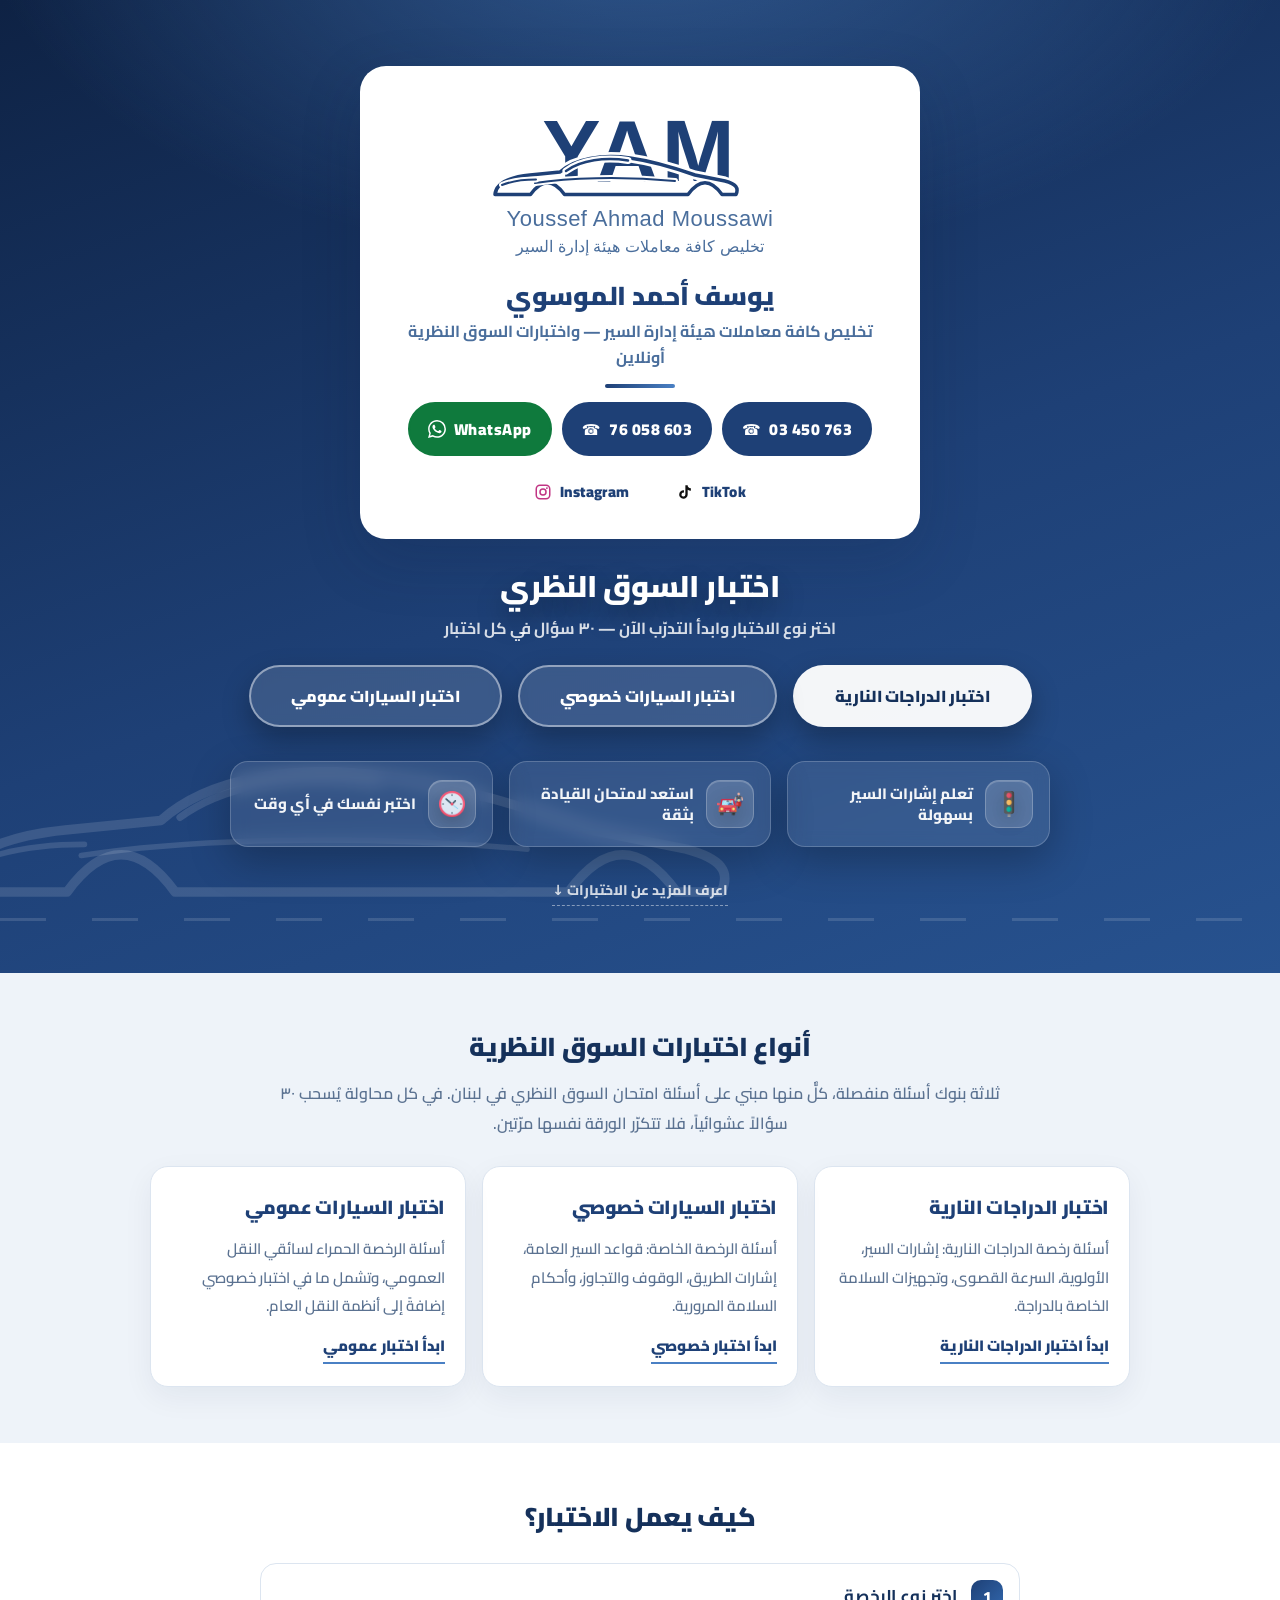
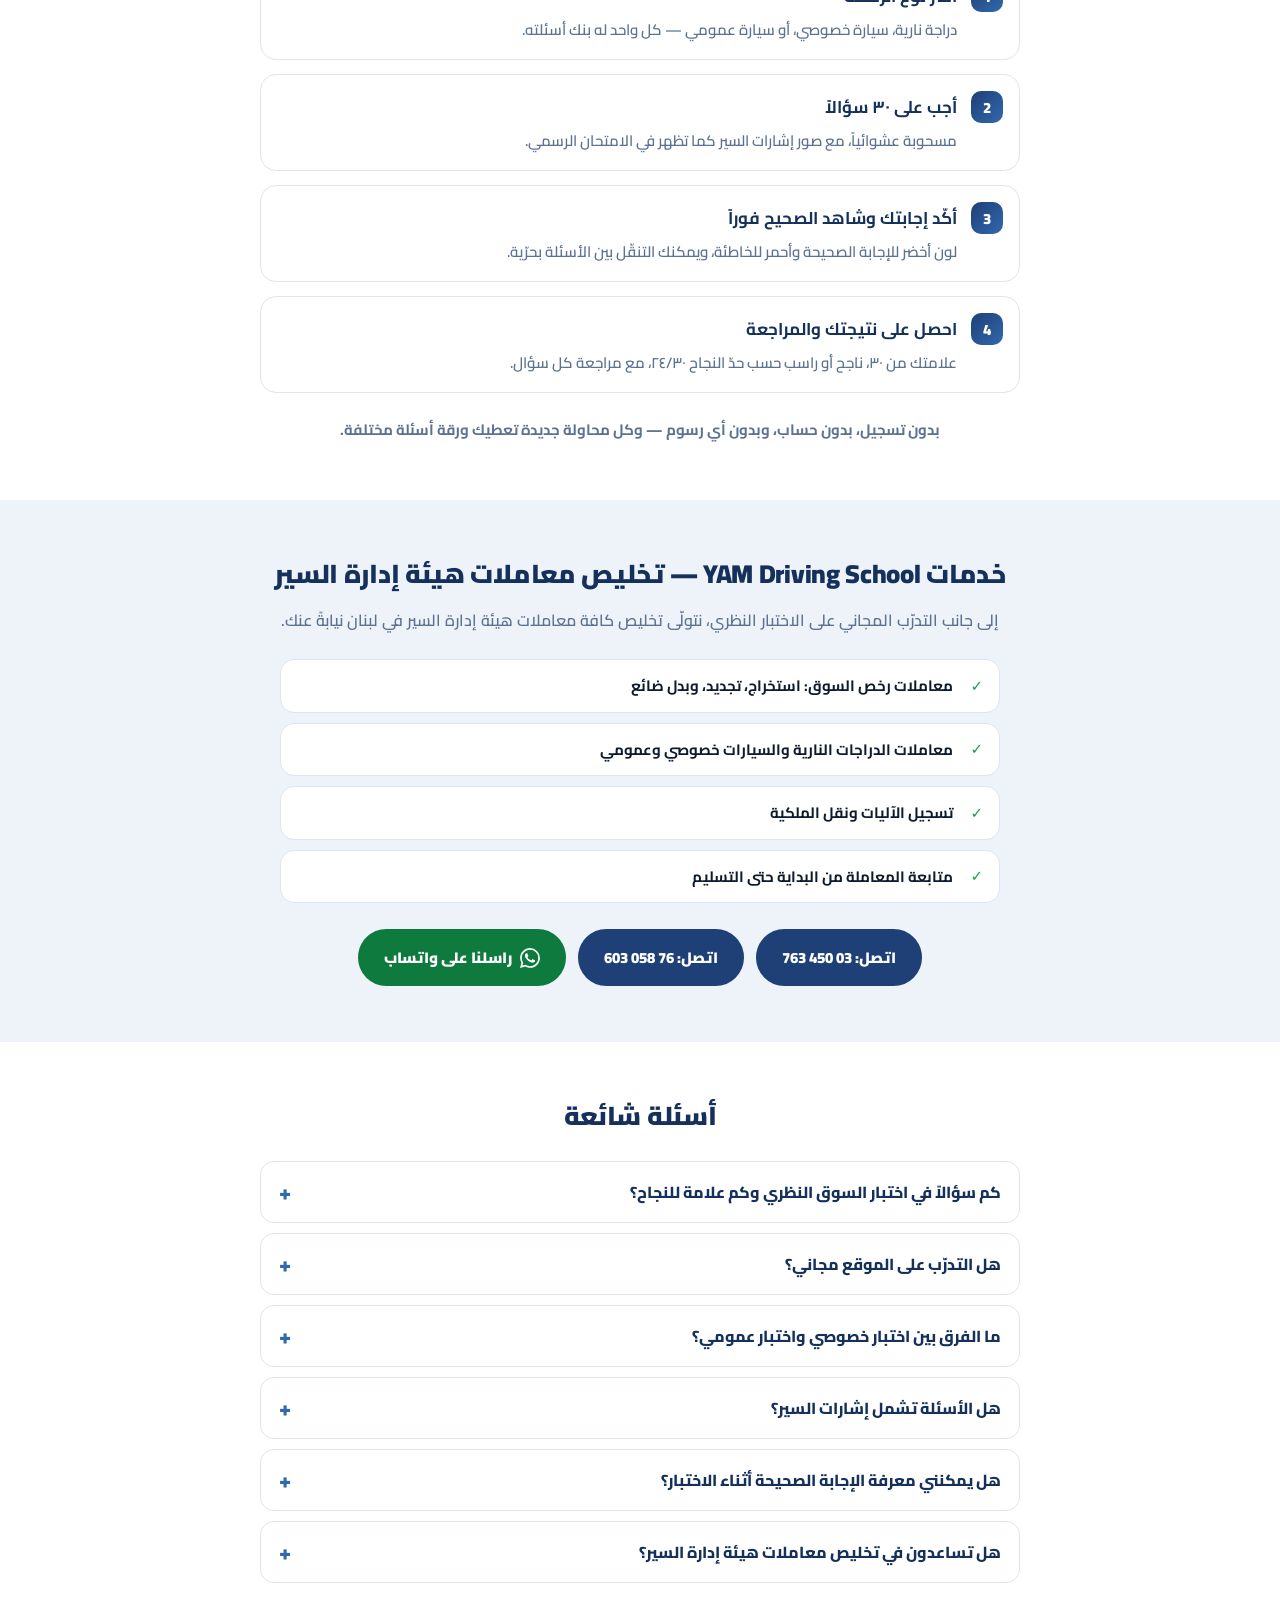
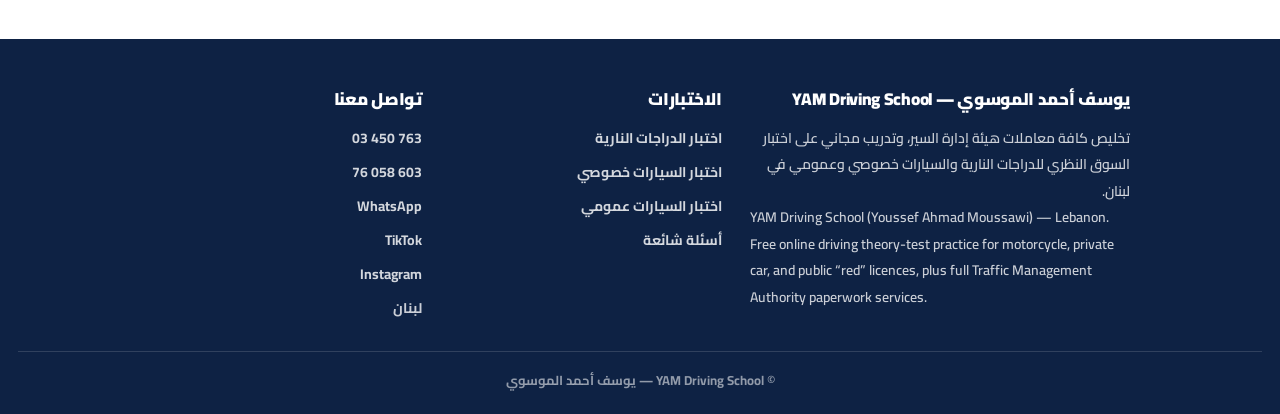
==== commit 9755307f: "Add TikTok and Instagram links, brand WhatsApp buttons Adds the school's social accounts across the " ====
--- a/index.html
+++ b/index.html
@@ -84,7 +84,11 @@
             "availableLanguage": ["ar"]
           }
         ],
-        "sameAs": ["https://wa.me/96176058603"]
+        "sameAs": [
+          "https://wa.me/96176058603",
+          "https://www.tiktok.com/@yam_76058603",
+          "https://www.instagram.com/yam_services7"
+        ]
       },
       {
         "@type": "WebSite",
@@ -207,7 +211,29 @@
               <span class="ico">☎</span><span>76 058 603</span>
             </a>
             <a class="phone-pill whatsapp" href="https://wa.me/96176058603" target="_blank" rel="noopener">
-              <span class="ico">✆</span><span>WhatsApp</span>
+              <svg class="social-ico" viewBox="0 0 24 24" aria-hidden="true" focusable="false">
+                <path fill="currentColor" d="M17.472 14.382c-.297-.149-1.758-.867-2.03-.967-.273-.099-.471-.148-.67.15-.197.297-.767.966-.966 1.164-.199.199-.396.223-.696.075-.3-.149-1.255-.463-2.39-1.475-.883-.788-1.48-1.761-1.653-2.059-.173-.297-.018-.458.13-.606.146-.147.315-.375.472-.562.144-.171.19-.293.287-.489.097-.198.049-.371-.025-.52-.074-.148-.669-1.611-.916-2.207-.242-.579-.487-.5-.669-.51-.173-.008-.371-.01-.57-.01-.198 0-.52.074-.792.372-.272.297-1.04 1.016-1.04 2.479 0 1.462 1.065 2.875 1.213 3.074.149.198 2.096 3.2 5.077 4.487.709.306 1.262.489 1.694.625.712.227 1.36.195 1.871.118.571-.085 1.758-.719 2.006-1.413.248-.694.248-1.289.173-1.413-.074-.124-.272-.198-.57-.347m-5.421 7.403h-.004a9.87 9.87 0 01-5.031-1.378l-.361-.214-3.741.982.998-3.648-.235-.374a9.86 9.86 0 01-1.51-5.26c.001-5.45 4.436-9.884 9.888-9.884 2.64 0 5.122 1.03 6.988 2.898a9.825 9.825 0 012.893 6.994c-.003 5.45-4.437 9.884-9.885 9.884m8.413-18.297A11.815 11.815 0 0012.05 0C5.495 0 .16 5.335.157 11.892c0 2.096.547 4.142 1.588 5.945L.057 24l6.305-1.654a11.882 11.882 0 005.683 1.448h.005c6.554 0 11.89-5.335 11.893-11.893a11.821 11.821 0 00-3.48-8.413Z"/>
+              </svg>
+              <span>WhatsApp</span>
+            </a>
+          </div>
+
+          <div class="landing-socials">
+            <a class="social-pill tiktok" href="https://www.tiktok.com/@yam_76058603" target="_blank" rel="noopener me"
+               aria-label="حسابنا على تيك توك">
+              <svg class="social-ico" viewBox="0 0 24 24" aria-hidden="true" focusable="false">
+                <path fill="currentColor" d="M16.6 5.82A4.28 4.28 0 0 1 15.58 3h-3.09v12.4a2.59 2.59 0 1 1-1.85-2.48V9.77a5.67 5.67 0 1 0 4.94 5.62V8.86a7.3 7.3 0 0 0 4.27 1.37V7.14a4.25 4.25 0 0 1-3.25-1.32z"/>
+              </svg>
+              <span>TikTok</span>
+            </a>
+            <a class="social-pill instagram" href="https://www.instagram.com/yam_services7" target="_blank" rel="noopener me"
+               aria-label="حسابنا على إنستغرام">
+              <svg class="social-ico" viewBox="0 0 24 24" aria-hidden="true" focusable="false">
+                <rect x="3" y="3" width="18" height="18" rx="5" fill="none" stroke="currentColor" stroke-width="2"/>
+                <circle cx="12" cy="12" r="4" fill="none" stroke="currentColor" stroke-width="2"/>
+                <circle cx="17.2" cy="6.8" r="1.3" fill="currentColor"/>
+              </svg>
+              <span>Instagram</span>
             </a>
           </div>
         </div>
@@ -342,7 +368,12 @@
         <div class="cta-row">
           <a class="cta-btn" href="tel:+96103450763">اتصل: 03 450 763</a>
           <a class="cta-btn" href="tel:+96176058603">اتصل: 76 058 603</a>
-          <a class="cta-btn whatsapp" href="https://wa.me/96176058603" target="_blank" rel="noopener">راسلنا على واتساب</a>
+          <a class="cta-btn whatsapp" href="https://wa.me/96176058603" target="_blank" rel="noopener">
+            <svg class="social-ico" viewBox="0 0 24 24" aria-hidden="true" focusable="false">
+              <path fill="currentColor" d="M17.472 14.382c-.297-.149-1.758-.867-2.03-.967-.273-.099-.471-.148-.67.15-.197.297-.767.966-.966 1.164-.199.199-.396.223-.696.075-.3-.149-1.255-.463-2.39-1.475-.883-.788-1.48-1.761-1.653-2.059-.173-.297-.018-.458.13-.606.146-.147.315-.375.472-.562.144-.171.19-.293.287-.489.097-.198.049-.371-.025-.52-.074-.148-.669-1.611-.916-2.207-.242-.579-.487-.5-.669-.51-.173-.008-.371-.01-.57-.01-.198 0-.52.074-.792.372-.272.297-1.04 1.016-1.04 2.479 0 1.462 1.065 2.875 1.213 3.074.149.198 2.096 3.2 5.077 4.487.709.306 1.262.489 1.694.625.712.227 1.36.195 1.871.118.571-.085 1.758-.719 2.006-1.413.248-.694.248-1.289.173-1.413-.074-.124-.272-.198-.57-.347m-5.421 7.403h-.004a9.87 9.87 0 01-5.031-1.378l-.361-.214-3.741.982.998-3.648-.235-.374a9.86 9.86 0 01-1.51-5.26c.001-5.45 4.436-9.884 9.888-9.884 2.64 0 5.122 1.03 6.988 2.898a9.825 9.825 0 012.893 6.994c-.003 5.45-4.437 9.884-9.885 9.884m8.413-18.297A11.815 11.815 0 0012.05 0C5.495 0 .16 5.335.157 11.892c0 2.096.547 4.142 1.588 5.945L.057 24l6.305-1.654a11.882 11.882 0 005.683 1.448h.005c6.554 0 11.89-5.335 11.893-11.893a11.821 11.821 0 00-3.48-8.413Z"/>
+            </svg>
+            <span>راسلنا على واتساب</span>
+          </a>
         </div>
       </div>
     </section>
@@ -440,6 +471,8 @@
           <li><a href="tel:+96103450763"><span dir="ltr" class="ltr-num">03 450 763</span></a></li>
           <li><a href="tel:+96176058603"><span dir="ltr" class="ltr-num">76 058 603</span></a></li>
           <li><a href="https://wa.me/96176058603" target="_blank" rel="noopener">WhatsApp</a></li>
+          <li><a href="https://www.tiktok.com/@yam_76058603" target="_blank" rel="noopener me">TikTok</a></li>
+          <li><a href="https://www.instagram.com/yam_services7" target="_blank" rel="noopener me">Instagram</a></li>
           <li>لبنان</li>
         </ul>
       </div>
--- a/style.css
+++ b/style.css
@@ -13,6 +13,10 @@
   --navy-500:#3268AE;
   --navy-400:#4A80C4;
   --slate:#4A6E9C;      /* logo subtitle color */
+
+  /* WhatsApp green, deepened so it sits calmly next to the navy */
+  --wa-green:#0F7A3D;
+  --wa-green-dark:#0B6231;
 
   --bg:#EEF3F9;
   --card:#ffffff;
@@ -184,10 +188,43 @@
 .phone-pill .ico{font-size:15px; line-height:1;}
 
 .phone-pill.whatsapp{
+  background:var(--wa-green);
+  color:#fff;
+  border-color:var(--wa-green);
+}
+.phone-pill.whatsapp:hover{background:var(--wa-green-dark); border-color:var(--wa-green-dark);}
+.phone-pill .social-ico{width:18px; height:18px; flex:none;}
+
+.landing-socials{
+  margin-top:10px;
+  display:flex;
+  gap:10px;
+  justify-content:center;
+  flex-wrap:wrap;
+}
+
+.social-pill{
+  display:inline-flex;
+  align-items:center;
+  gap:8px;
+  direction:ltr;
+
+  padding:9px 16px;
+  border-radius:999px;
+  font-size:15px;
+  font-weight:900;
+  letter-spacing:.4px;
+
   background:#fff;
   color:var(--navy-700);
-}
-.phone-pill.whatsapp:hover{background:#EAF1FB;}
+  text-decoration:none;
+  border:2px solid #fff;
+  transition:.18s ease;
+}
+.social-pill:hover{background:#EAF1FB; border-color:#EAF1FB; transform:translateY(-2px);}
+.social-pill .social-ico{width:18px; height:18px; flex:none;}
+.social-pill.tiktok .social-ico{color:#111;}
+.social-pill.instagram .social-ico{color:#C13584;}
 
 .landing-title{
   margin:26px 0 0;
@@ -489,8 +526,14 @@
 }
 .cta-btn:hover{background:var(--navy-600); border-color:var(--navy-600); transform:translateY(-2px);}
 
-.cta-btn.whatsapp{background:#fff; color:var(--navy-700);}
-.cta-btn.whatsapp:hover{background:#EAF1FB;}
+.cta-btn.whatsapp{
+  gap:8px;
+  background:var(--wa-green);
+  color:#fff;
+  border-color:var(--wa-green);
+}
+.cta-btn.whatsapp:hover{background:var(--wa-green-dark); border-color:var(--wa-green-dark);}
+.cta-btn .social-ico{width:20px; height:20px; flex:none;}
 
 /* --- FAQ --- */
 .faq{margin:26px auto 0; max-width:760px; display:grid; gap:10px;}
@@ -1149,6 +1192,17 @@
 }
 .quiz-info-links a:hover{background:#EAF1FB; border-color:var(--navy-400);}
 
+.quiz-info-links a.whatsapp{
+  display:inline-flex;
+  align-items:center;
+  gap:7px;
+  background:var(--wa-green);
+  color:#fff;
+  border-color:var(--wa-green);
+}
+.quiz-info-links a.whatsapp:hover{background:var(--wa-green-dark); border-color:var(--wa-green-dark);}
+.quiz-info-links a .social-ico{width:17px; height:17px; flex:none;}
+
 .noscript-note{
   width:min(760px, 100%);
   margin:16px auto;
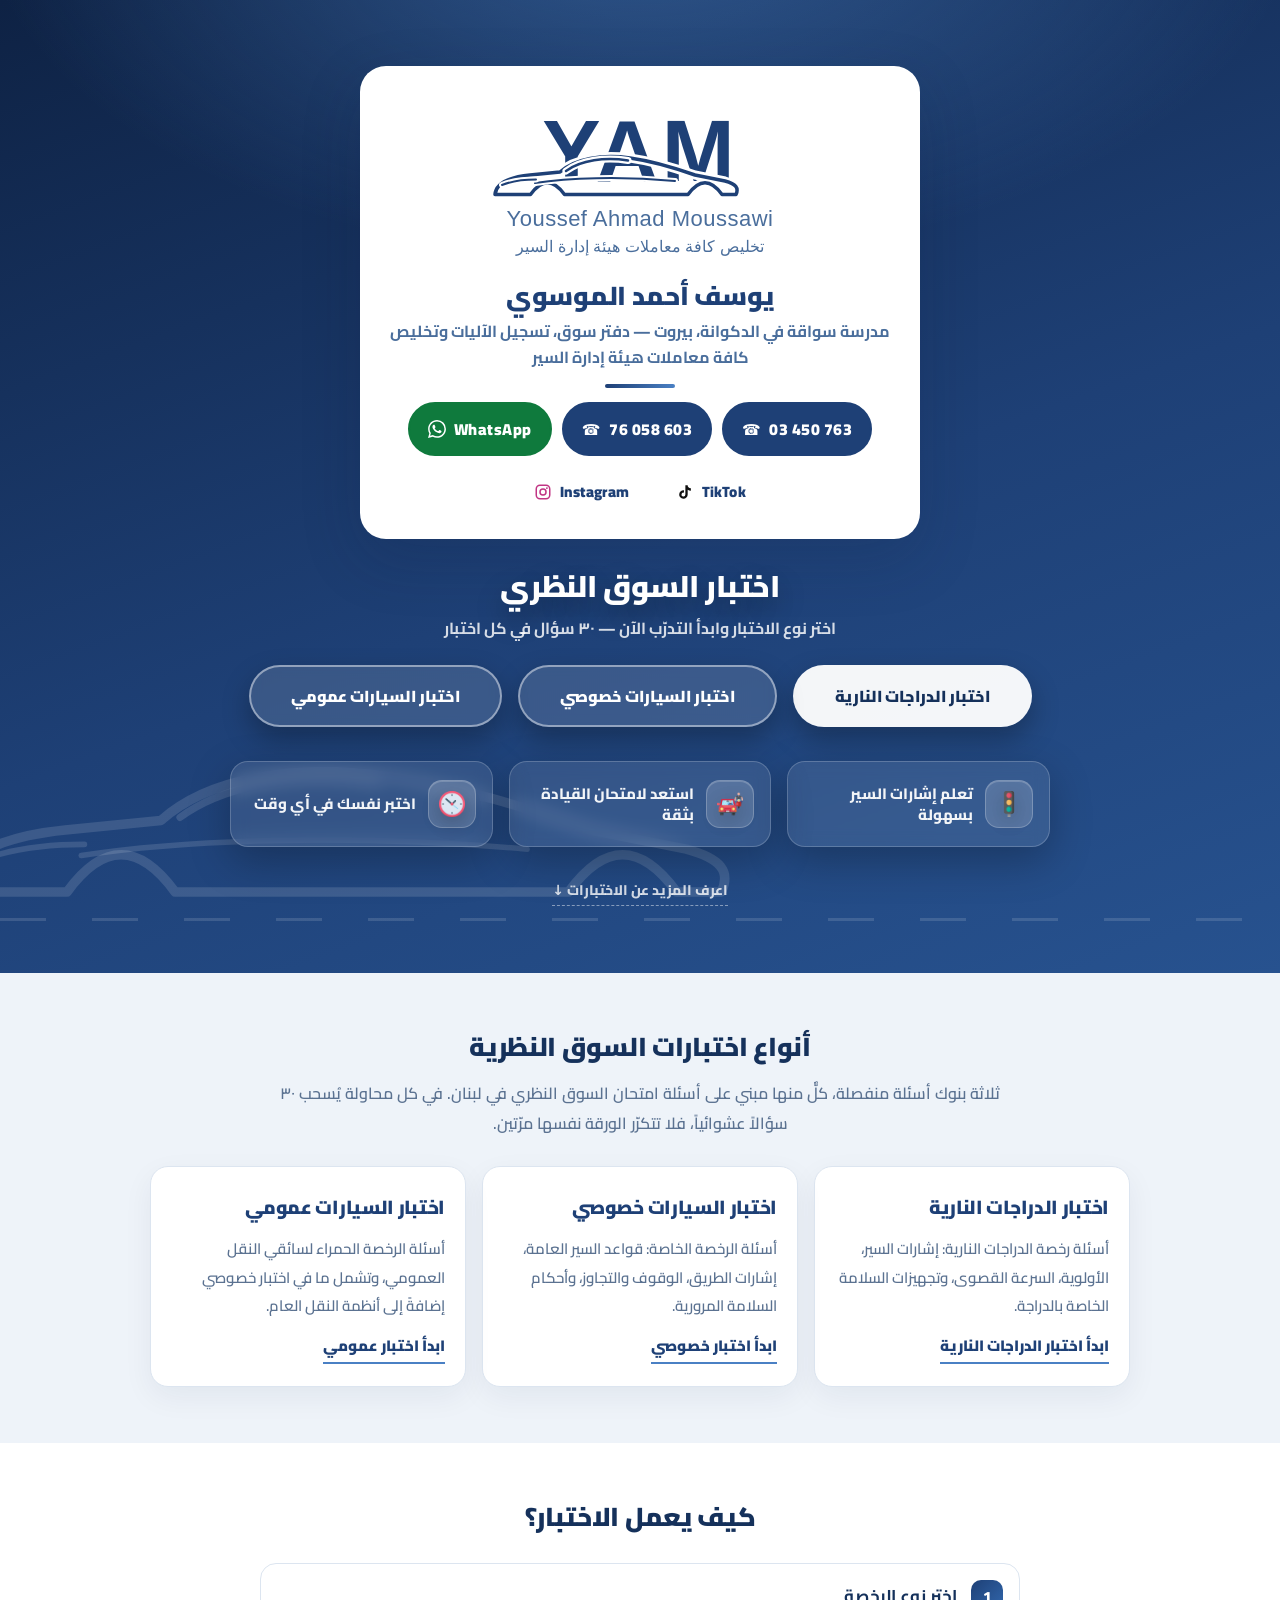
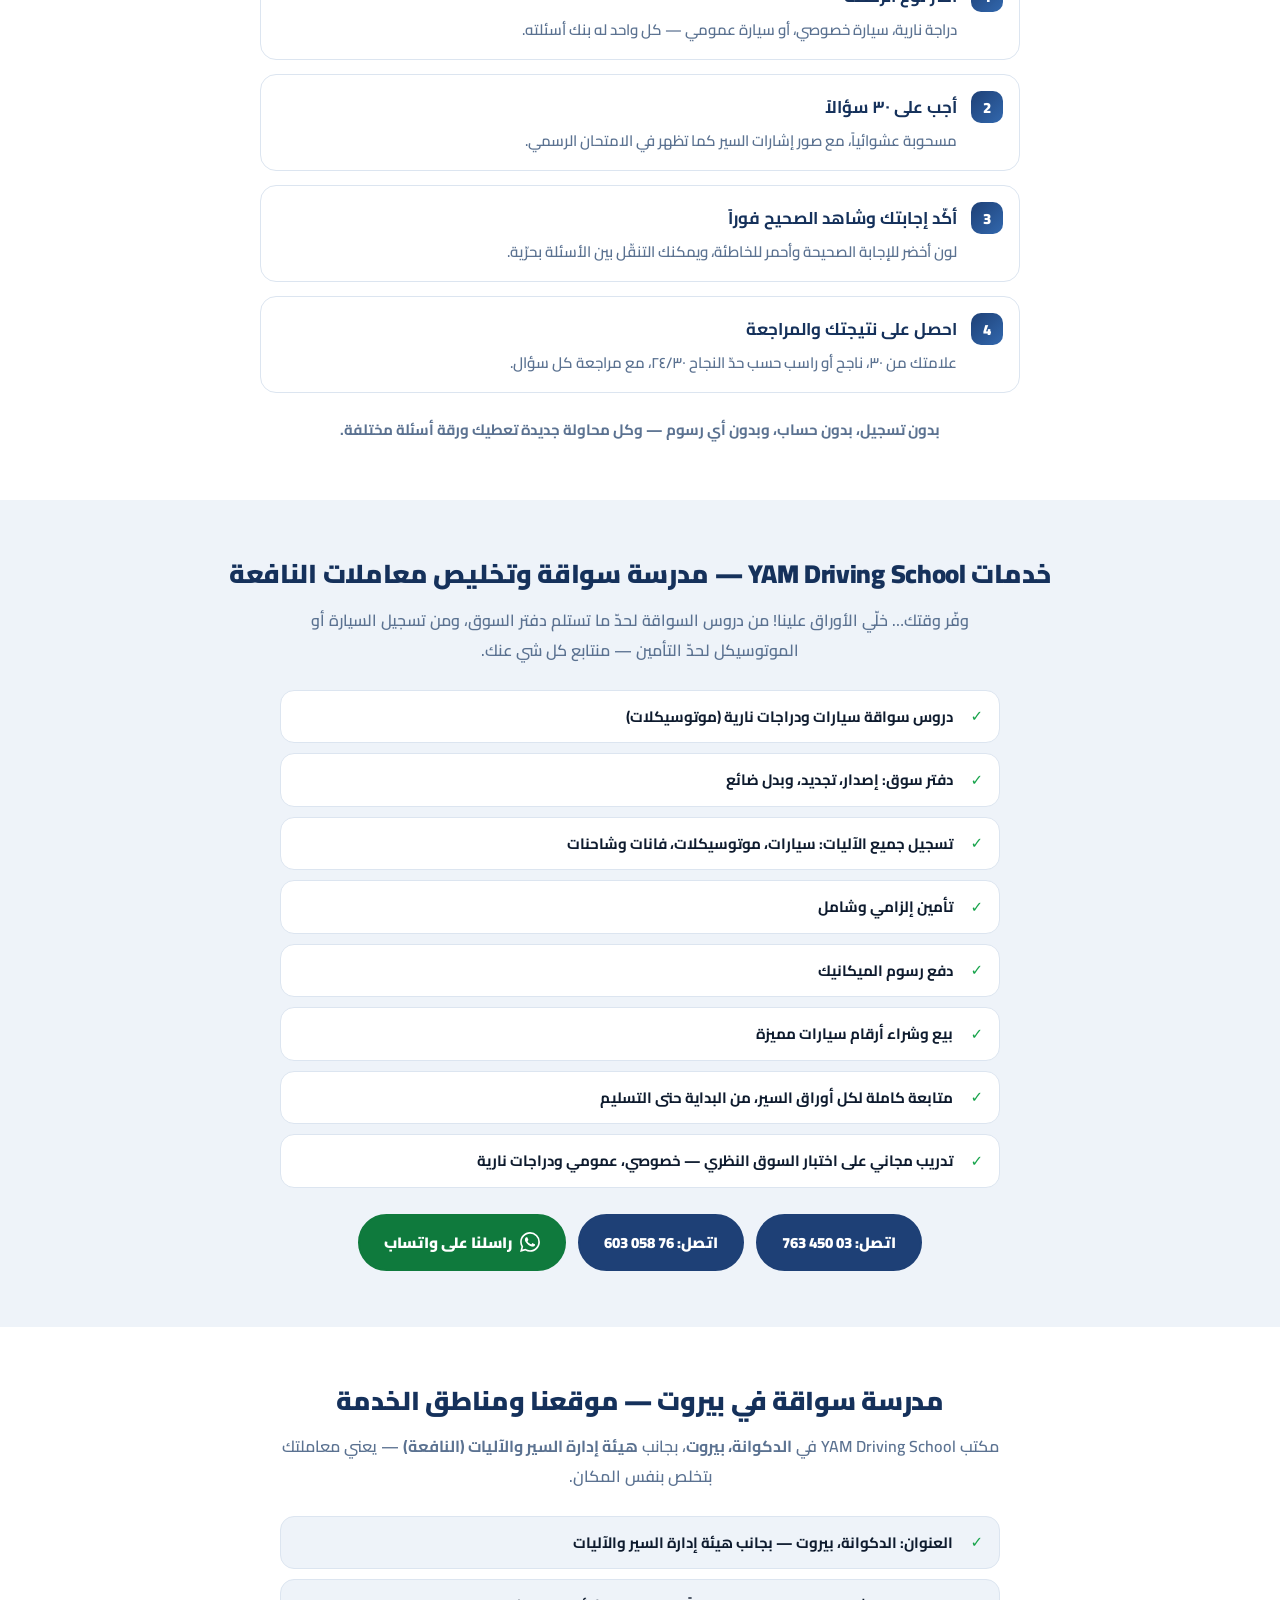
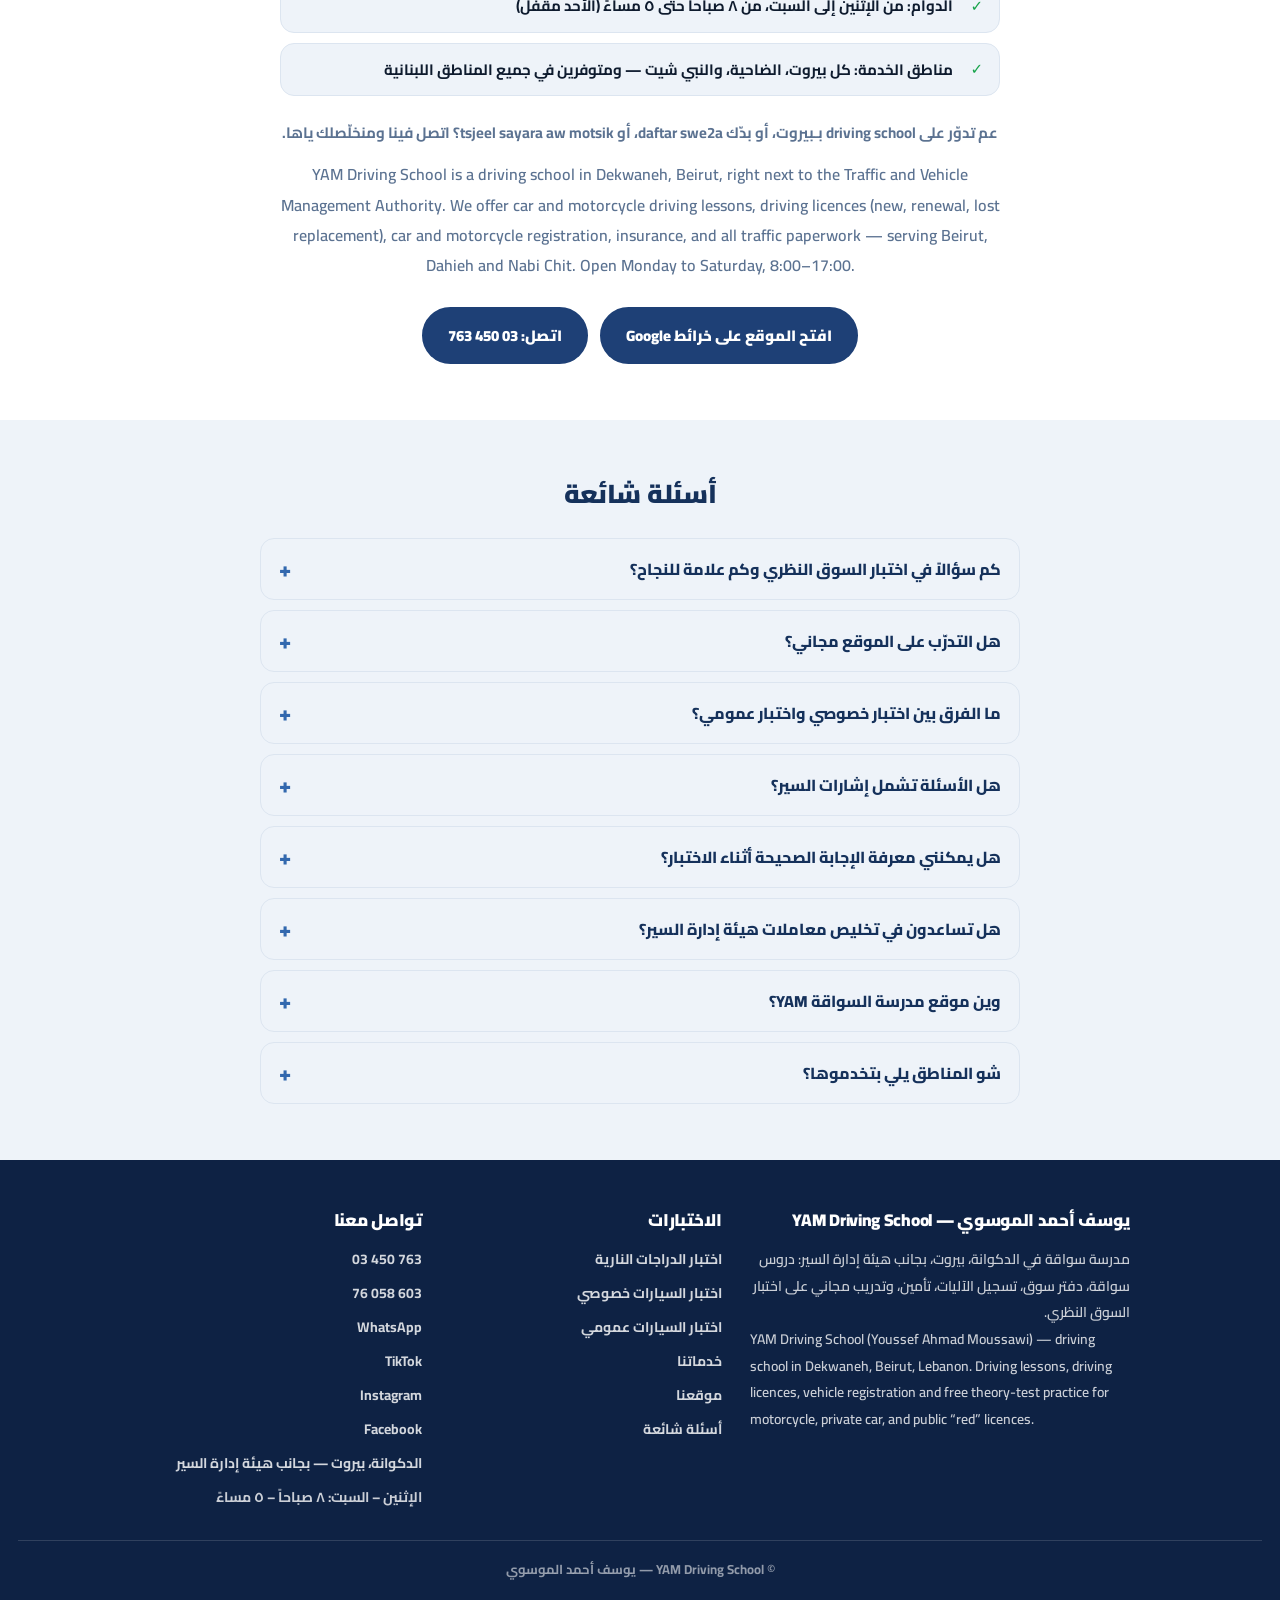
==== commit 6ec592ec: "Add local SEO: Dekwaneh address, hours, services and areas served - Title, description and social pr" ====
--- a/index.html
+++ b/index.html
@@ -7,25 +7,31 @@
   <meta name="format-detection" content="telephone=no">
   <meta name="theme-color" content="#1E4076">
 
-  <title>اختبار السوق النظري أونلاين — YAM Driving School Lebanon | يوسف أحمد الموسوي</title>
-  <meta name="description" content="YAM Driving School (يوسف أحمد الموسوي) — تدرّب مجاناً على اختبار السوق النظري في لبنان: دراجات نارية، سيارات خصوصي وعمومي — ٣٠ سؤالاً في كل اختبار، مع تخليص كافة معاملات هيئة إدارة السير.">
+  <title>YAM Driving School بيروت — مدرسة سواقة، دفتر سوق وتسجيل سيارات | الدكوانة</title>
+  <meta name="description" content="YAM Driving School (يوسف أحمد الموسوي) — مدرسة سواقة في الدكوانة، بيروت، بجانب هيئة إدارة السير (النافعة). دروس سواقة سيارات ودراجات نارية، دفتر سوق (إصدار، تجديد، بدل ضائع)، تسجيل السيارات والموتوسيكلات، تأمين، واختبار السوق النظري مجاناً. نخدم بيروت والضاحية والنبي شيت.">
   <link rel="canonical" href="https://www.yamdrivingschool.com/">
   <meta name="robots" content="index, follow, max-image-preview:large, max-snippet:-1">
+
+  <!-- Local search signals -->
+  <meta name="geo.region" content="LB-JL">
+  <meta name="geo.placename" content="Dekwaneh, Beirut">
+  <meta name="geo.position" content="33.8788;35.5464">
+  <meta name="ICBM" content="33.8788, 35.5464">
 
   <!-- Social preview (WhatsApp, Facebook, X) -->
   <meta property="og:type" content="website">
   <meta property="og:site_name" content="YAM Driving School — يوسف أحمد الموسوي">
   <meta property="og:locale" content="ar_AR">
   <meta property="og:url" content="https://www.yamdrivingschool.com/">
-  <meta property="og:title" content="اختبار السوق النظري أونلاين — YAM Driving School Lebanon">
-  <meta property="og:description" content="تدرّب مجاناً على اختبار السوق النظري في لبنان: دراجات نارية، سيارات خصوصي وعمومي — ٣٠ سؤالاً في كل اختبار.">
+  <meta property="og:title" content="YAM Driving School بيروت — مدرسة سواقة ودفتر سوق | الدكوانة">
+  <meta property="og:description" content="مدرسة سواقة بجانب النافعة في الدكوانة: دروس سواقة، دفتر سوق، تسجيل سيارات وموتوسيكلات، تأمين، واختبار السوق النظري مجاناً.">
   <meta property="og:image" content="https://www.yamdrivingschool.com/assets/og-image.png">
   <meta property="og:image:width" content="1200">
   <meta property="og:image:height" content="630">
-  <meta property="og:image:alt" content="YAM Driving School — يوسف أحمد الموسوي — اختبار السوق النظري">
+  <meta property="og:image:alt" content="YAM Driving School — يوسف أحمد الموسوي — مدرسة سواقة في بيروت">
   <meta name="twitter:card" content="summary_large_image">
-  <meta name="twitter:title" content="اختبار السوق النظري أونلاين — YAM Driving School Lebanon">
-  <meta name="twitter:description" content="تدرّب مجاناً على اختبار السوق النظري في لبنان: دراجات نارية، سيارات خصوصي وعمومي.">
+  <meta name="twitter:title" content="YAM Driving School بيروت — مدرسة سواقة ودفتر سوق | الدكوانة">
+  <meta name="twitter:description" content="مدرسة سواقة بجانب النافعة في الدكوانة: دروس سواقة، دفتر سوق، تسجيل سيارات وموتوسيكلات، واختبار السوق النظري مجاناً.">
   <meta name="twitter:image" content="https://www.yamdrivingschool.com/assets/og-image.png">
 
   <link rel="preconnect" href="https://fonts.googleapis.com">
@@ -37,8 +43,8 @@
   <link rel="manifest" href="site.webmanifest">
   <link rel="stylesheet" href="style.css" />
 
-  <!-- Structured data. Google shows a local-business panel only once a real
-       postal address is present — fill in streetAddress/addressLocality below. -->
+  <!-- Structured data. Keep address, geo, hours and phones identical to the
+       Google Business Profile so Google can match the two. -->
   <script type="application/ld+json">
   {
     "@context": "https://schema.org",
@@ -54,21 +60,57 @@
           "YAM School",
           "Youssef Ahmad Moussawi",
           "مدرسة يام لتعليم السياقة",
+          "مدرسة سواقة YAM",
           "يام"
         ],
-        "description": "YAM Driving School — تخليص كافة معاملات هيئة إدارة السير، واختبارات السوق النظرية للدراجات النارية والسيارات خصوصي وعمومي في لبنان.",
+        "description": "YAM Driving School — مدرسة سواقة في الدكوانة، بيروت، بجانب هيئة إدارة السير والآليات. دروس سواقة سيارات ودراجات نارية، دفتر سوق، تسجيل الآليات، تأمين، وتخليص كافة معاملات هيئة إدارة السير.",
         "url": "https://www.yamdrivingschool.com/",
         "logo": "https://www.yamdrivingschool.com/assets/logo.svg",
         "image": "https://www.yamdrivingschool.com/assets/og-image.png",
         "telephone": "+9613450763",
-        "knowsLanguage": "ar",
+        "knowsLanguage": ["ar", "en"],
         "address": {
           "@type": "PostalAddress",
+          "streetAddress": "بجانب هيئة إدارة السير والآليات (النافعة)",
+          "addressLocality": "الدكوانة",
+          "addressRegion": "Mount Lebanon",
           "addressCountry": "LB"
         },
-        "areaServed": {
-          "@type": "Country",
-          "name": "Lebanon"
+        "geo": {
+          "@type": "GeoCoordinates",
+          "latitude": 33.8788,
+          "longitude": 35.5464
+        },
+        "hasMap": "https://maps.app.goo.gl/opDmmjqEFHSRiH2P8",
+        "openingHoursSpecification": [
+          {
+            "@type": "OpeningHoursSpecification",
+            "dayOfWeek": ["Monday", "Tuesday", "Wednesday", "Thursday", "Friday", "Saturday"],
+            "opens": "08:00",
+            "closes": "17:00"
+          }
+        ],
+        "areaServed": [
+          { "@type": "City", "name": "Beirut" },
+          { "@type": "Place", "name": "Dahieh (الضاحية)" },
+          { "@type": "Place", "name": "Dekwaneh (الدكوانة)" },
+          { "@type": "Place", "name": "Nabi Chit (النبي شيت)" },
+          { "@type": "Country", "name": "Lebanon" }
+        ],
+        "hasOfferCatalog": {
+          "@type": "OfferCatalog",
+          "name": "خدمات YAM Driving School",
+          "itemListElement": [
+            { "@type": "Offer", "itemOffered": { "@type": "Service", "name": "دروس سواقة سيارات — Car driving lessons" } },
+            { "@type": "Offer", "itemOffered": { "@type": "Service", "name": "دروس سواقة دراجات نارية — Motorcycle lessons" } },
+            { "@type": "Offer", "itemOffered": { "@type": "Service", "name": "دفتر سوق: إصدار، تجديد، بدل ضائع — Driving licence" } },
+            { "@type": "Offer", "itemOffered": { "@type": "Service", "name": "تسجيل جميع الآليات: سيارات وموتوسيكلات — Vehicle registration" } },
+            { "@type": "Offer", "itemOffered": { "@type": "Service", "name": "تأمين إلزامي وشامل — Car insurance" } },
+            { "@type": "Offer", "itemOffered": { "@type": "Service", "name": "دفع رسوم الميكانيك — Mechanic fees" } },
+            { "@type": "Offer", "itemOffered": { "@type": "Service", "name": "بيع وشراء أرقام سيارات مميزة — Special plate numbers" } },
+            { "@type": "Offer", "itemOffered": { "@type": "Service", "name": "متابعة كاملة لكل أوراق السير — Traffic paperwork" } },
+            { "@type": "Offer", "itemOffered": { "@type": "Service", "name": "اختبار السوق النظري مجاناً — Free theory test practice" } }
+          ]
         },
         "contactPoint": [
           {
@@ -87,7 +129,8 @@
         "sameAs": [
           "https://wa.me/96176058603",
           "https://www.tiktok.com/@yam_76058603",
-          "https://www.instagram.com/yam_services7"
+          "https://www.instagram.com/yam_services7",
+          "https://www.facebook.com/youssef.moussawi.77/"
         ]
       },
       {
@@ -175,6 +218,22 @@
               "@type": "Answer",
               "text": "نعم، نقوم بتخليص كافة معاملات هيئة إدارة السير. للاستفسار اتصل على 03 450 763 أو 76 058 603، أو راسلنا على واتساب."
             }
+          },
+          {
+            "@type": "Question",
+            "name": "وين موقع مدرسة السواقة YAM؟",
+            "acceptedAnswer": {
+              "@type": "Answer",
+              "text": "مكتبنا في الدكوانة، بيروت، بجانب هيئة إدارة السير والآليات (النافعة). نفتح من الإثنين إلى السبت من ٨ صباحاً حتى ٥ مساءً."
+            }
+          },
+          {
+            "@type": "Question",
+            "name": "شو المناطق يلي بتخدموها؟",
+            "acceptedAnswer": {
+              "@type": "Answer",
+              "text": "نخدم كل بيروت والضاحية والنبي شيت، ومتوفرين في جميع المناطق اللبنانية لمعاملات دفتر السوق وتسجيل السيارات والموتوسيكلات."
+            }
           }
         ]
       }
@@ -199,7 +258,7 @@
 
           <h1 class="brand-name">يوسف أحمد الموسوي</h1>
 
-          <p class="brand-tagline">تخليص كافة معاملات هيئة إدارة السير — واختبارات السوق النظرية أونلاين</p>
+          <p class="brand-tagline">مدرسة سواقة في الدكوانة، بيروت — دفتر سوق، تسجيل الآليات وتخليص كافة معاملات هيئة إدارة السير</p>
 
           <div class="brand-divider"></div>
 
@@ -352,17 +411,21 @@
     <!-- SERVICES -->
     <section class="site-section" id="services">
       <div class="wrap">
-        <h2 class="section-title">خدمات YAM Driving School — تخليص معاملات هيئة إدارة السير</h2>
+        <h2 class="section-title">خدمات YAM Driving School — مدرسة سواقة وتخليص معاملات النافعة</h2>
         <p class="section-lead">
-          إلى جانب التدرّب المجاني على الاختبار النظري، نتولّى تخليص كافة معاملات
-          هيئة إدارة السير في لبنان نيابةً عنك.
+          وفّر وقتك… خلّي الأوراق علينا! من دروس السواقة لحدّ ما تستلم دفتر السوق،
+          ومن تسجيل السيارة أو الموتوسيكل لحدّ التأمين — منتابع كل شي عنك.
         </p>
 
         <ul class="service-list">
-          <li>معاملات رخص السوق: استخراج، تجديد، وبدل ضائع</li>
-          <li>معاملات الدراجات النارية والسيارات خصوصي وعمومي</li>
-          <li>تسجيل الآليات ونقل الملكية</li>
-          <li>متابعة المعاملة من البداية حتى التسليم</li>
+          <li>دروس سواقة سيارات ودراجات نارية (موتوسيكلات)</li>
+          <li>دفتر سوق: إصدار، تجديد، وبدل ضائع</li>
+          <li>تسجيل جميع الآليات: سيارات، موتوسيكلات، فانات وشاحنات</li>
+          <li>تأمين إلزامي وشامل</li>
+          <li>دفع رسوم الميكانيك</li>
+          <li>بيع وشراء أرقام سيارات مميزة</li>
+          <li>متابعة كاملة لكل أوراق السير، من البداية حتى التسليم</li>
+          <li>تدريب مجاني على اختبار السوق النظري — خصوصي، عمومي ودراجات نارية</li>
         </ul>
 
         <div class="cta-row">
@@ -378,8 +441,44 @@
       </div>
     </section>
 
+    <!-- LOCATION -->
+    <section class="site-section alt" id="location">
+      <div class="wrap">
+        <h2 class="section-title">مدرسة سواقة في بيروت — موقعنا ومناطق الخدمة</h2>
+        <p class="section-lead">
+          مكتب YAM Driving School في <strong>الدكوانة، بيروت</strong>، بجانب
+          <strong>هيئة إدارة السير والآليات (النافعة)</strong> — يعني معاملتك بتخلص بنفس المكان.
+        </p>
+
+        <ul class="service-list">
+          <li>العنوان: الدكوانة، بيروت — بجانب هيئة إدارة السير والآليات</li>
+          <li>الدوام: من الإثنين إلى السبت، من ٨ صباحاً حتى ٥ مساءً (الأحد مقفل)</li>
+          <li>مناطق الخدمة: كل بيروت، الضاحية، والنبي شيت — ومتوفرين في جميع المناطق اللبنانية</li>
+        </ul>
+
+        <p class="section-note">
+          عم تدوّر على <span lang="en" dir="ltr">driving school</span> بـبيروت، أو بدّك
+          <span lang="en" dir="ltr">daftar swe2a</span>، أو <span lang="en" dir="ltr">tsjeel sayara aw motsik</span>؟
+          اتصل فينا ومنخلّصلك ياها.
+        </p>
+
+        <p class="section-lead" dir="ltr" lang="en">
+          YAM Driving School is a driving school in Dekwaneh, Beirut, right next to the
+          Traffic and Vehicle Management Authority. We offer car and motorcycle driving
+          lessons, driving licences (new, renewal, lost replacement), car and motorcycle
+          registration, insurance, and all traffic paperwork — serving Beirut, Dahieh and
+          Nabi Chit. Open Monday to Saturday, 8:00–17:00.
+        </p>
+
+        <div class="cta-row">
+          <a class="cta-btn" href="https://maps.app.goo.gl/opDmmjqEFHSRiH2P8" target="_blank" rel="noopener">افتح الموقع على خرائط Google</a>
+          <a class="cta-btn" href="tel:+96103450763">اتصل: 03 450 763</a>
+        </div>
+      </div>
+    </section>
+
     <!-- FAQ -->
-    <section class="site-section alt" id="faq">
+    <section class="site-section" id="faq">
       <div class="wrap">
         <h2 class="section-title">أسئلة شائعة</h2>
 
@@ -433,6 +532,22 @@
               <span dir="ltr" class="ltr-num">76 058 603</span>، أو راسلنا على واتساب.
             </p>
           </details>
+
+          <details>
+            <summary>وين موقع مدرسة السواقة YAM؟</summary>
+            <p>
+              مكتبنا في الدكوانة، بيروت، بجانب هيئة إدارة السير والآليات (النافعة).
+              نفتح من الإثنين إلى السبت من ٨ صباحاً حتى ٥ مساءً.
+            </p>
+          </details>
+
+          <details>
+            <summary>شو المناطق يلي بتخدموها؟</summary>
+            <p>
+              نخدم كل بيروت والضاحية والنبي شيت، ومتوفرين في جميع المناطق اللبنانية
+              لمعاملات دفتر السوق وتسجيل السيارات والموتوسيكلات.
+            </p>
+          </details>
         </div>
       </div>
     </section>
@@ -445,13 +560,13 @@
       <div>
         <h2 class="footer-title">يوسف أحمد الموسوي — YAM Driving School</h2>
         <p class="footer-text">
-          تخليص كافة معاملات هيئة إدارة السير، وتدريب مجاني على اختبار السوق النظري
-          للدراجات النارية والسيارات خصوصي وعمومي في لبنان.
+          مدرسة سواقة في الدكوانة، بيروت، بجانب هيئة إدارة السير: دروس سواقة، دفتر سوق،
+          تسجيل الآليات، تأمين، وتدريب مجاني على اختبار السوق النظري.
         </p>
         <p class="footer-text" dir="ltr" lang="en">
-          YAM Driving School (Youssef Ahmad Moussawi) — Lebanon. Free online driving
-          theory-test practice for motorcycle, private car, and public “red” licences,
-          plus full Traffic Management Authority paperwork services.
+          YAM Driving School (Youssef Ahmad Moussawi) — driving school in Dekwaneh,
+          Beirut, Lebanon. Driving lessons, driving licences, vehicle registration and
+          free theory-test practice for motorcycle, private car, and public “red” licences.
         </p>
       </div>
 
@@ -461,6 +576,8 @@
           <li><a href="quiz.html">اختبار الدراجات النارية</a></li>
           <li><a href="car_quiz.html">اختبار السيارات خصوصي</a></li>
           <li><a href="red_quiz.html">اختبار السيارات عمومي</a></li>
+          <li><a href="#services">خدماتنا</a></li>
+          <li><a href="#location">موقعنا</a></li>
           <li><a href="#faq">أسئلة شائعة</a></li>
         </ul>
       </nav>
@@ -473,7 +590,9 @@
           <li><a href="https://wa.me/96176058603" target="_blank" rel="noopener">WhatsApp</a></li>
           <li><a href="https://www.tiktok.com/@yam_76058603" target="_blank" rel="noopener me">TikTok</a></li>
           <li><a href="https://www.instagram.com/yam_services7" target="_blank" rel="noopener me">Instagram</a></li>
-          <li>لبنان</li>
+          <li><a href="https://www.facebook.com/youssef.moussawi.77/" target="_blank" rel="noopener me">Facebook</a></li>
+          <li><a href="https://maps.app.goo.gl/opDmmjqEFHSRiH2P8" target="_blank" rel="noopener">الدكوانة، بيروت — بجانب هيئة إدارة السير</a></li>
+          <li>الإثنين – السبت: ٨ صباحاً – ٥ مساءً</li>
         </ul>
       </div>
 
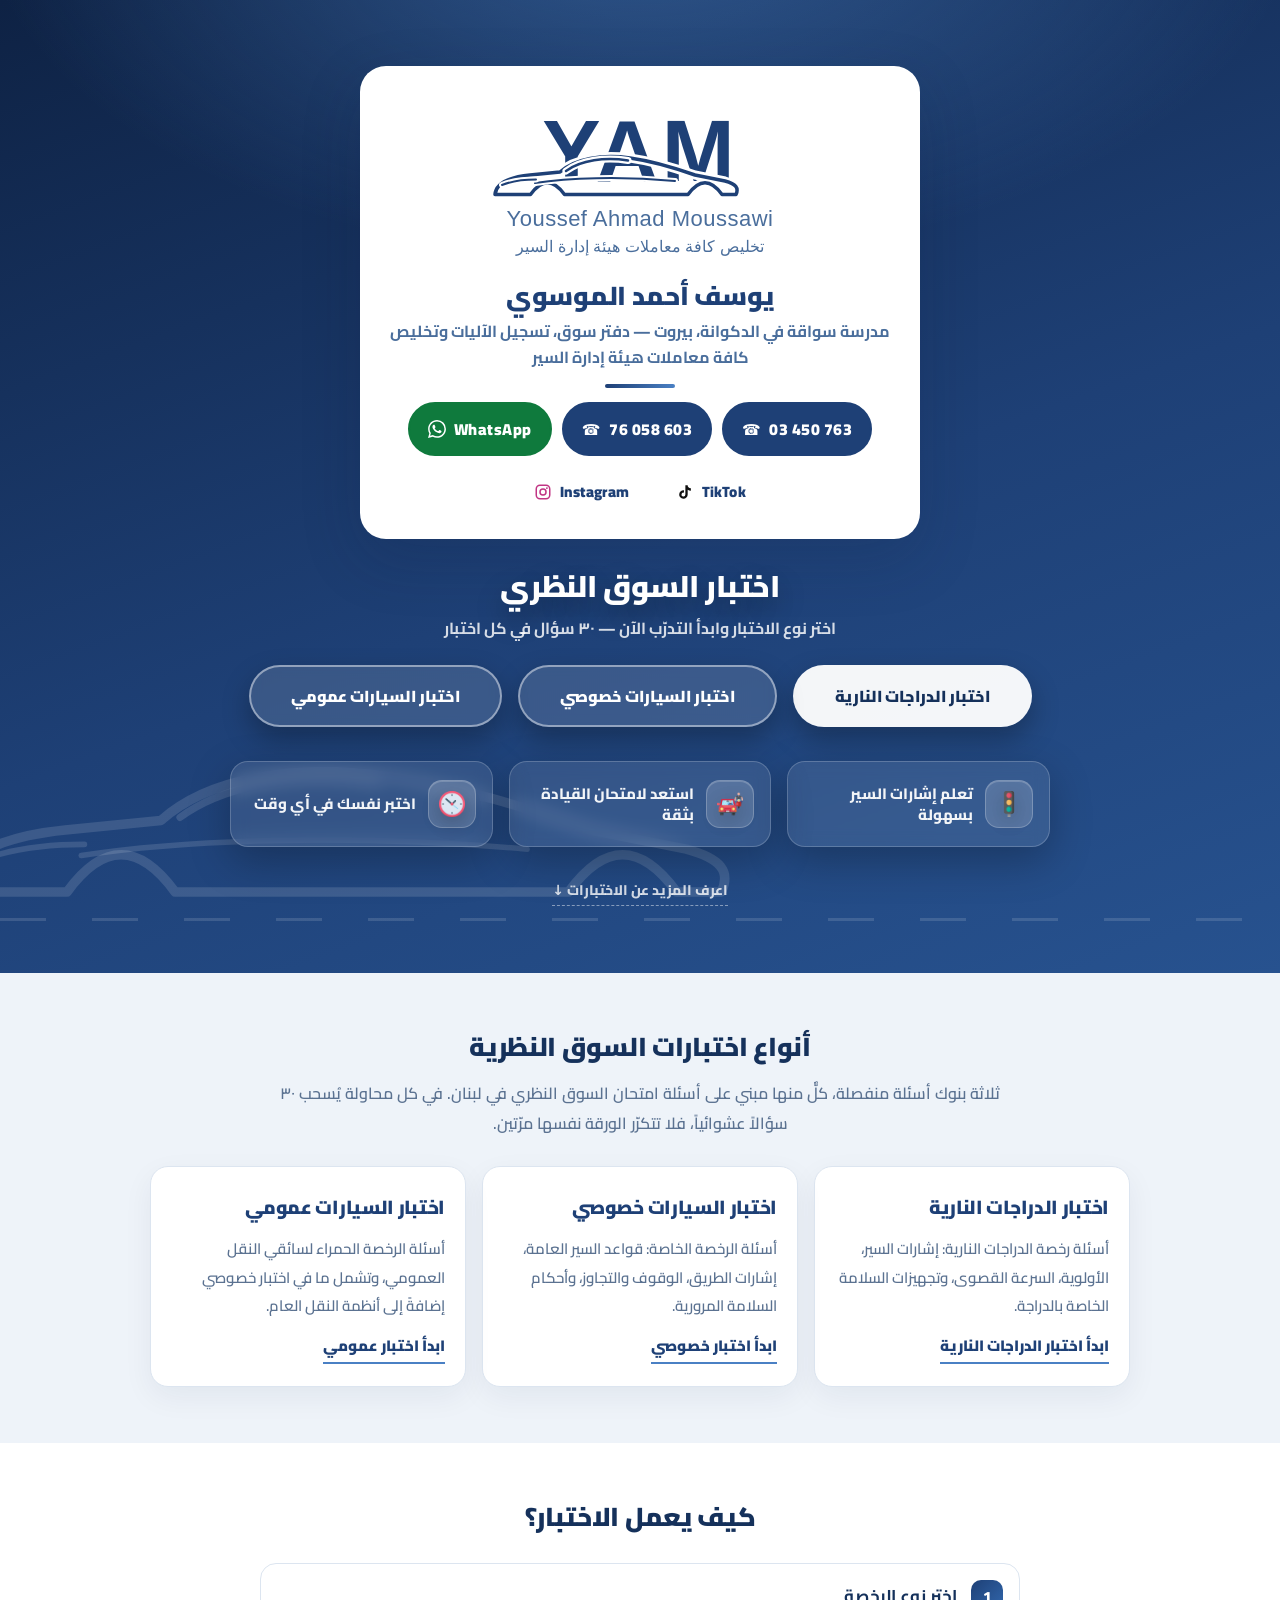
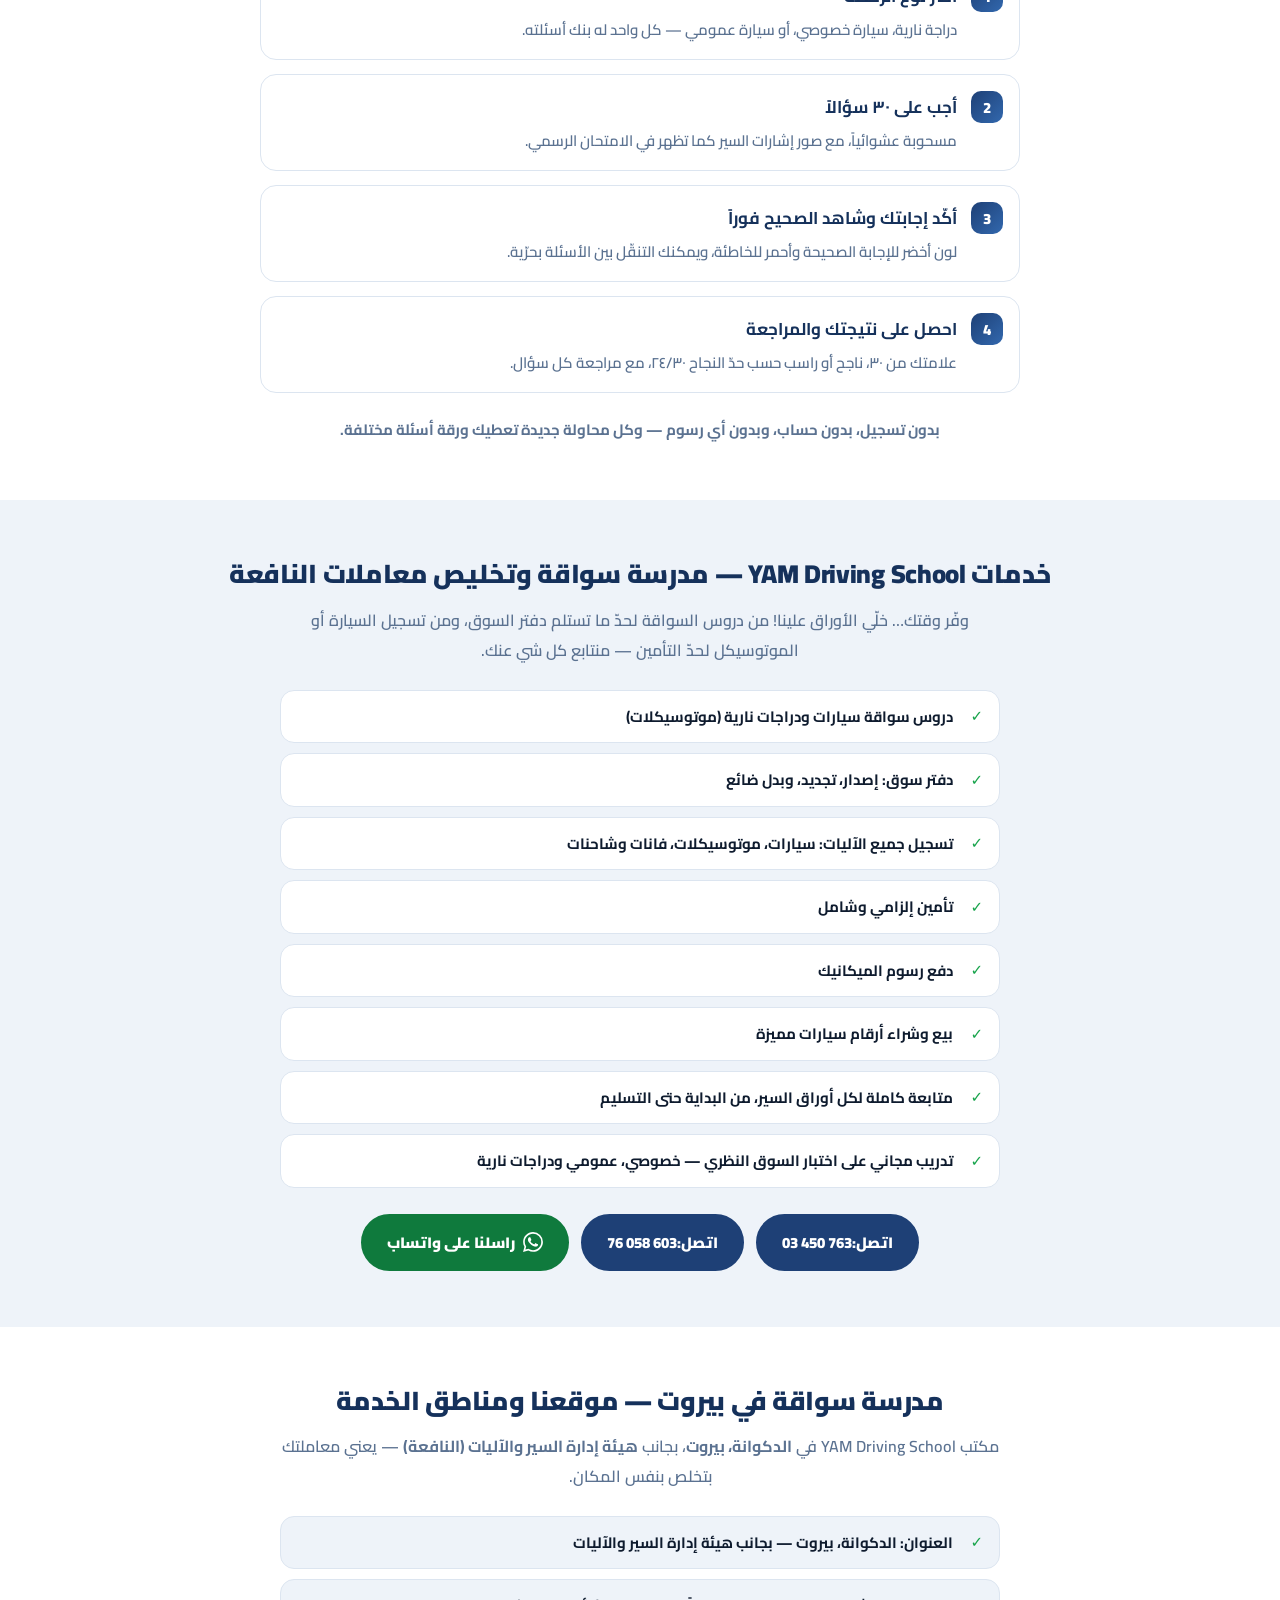
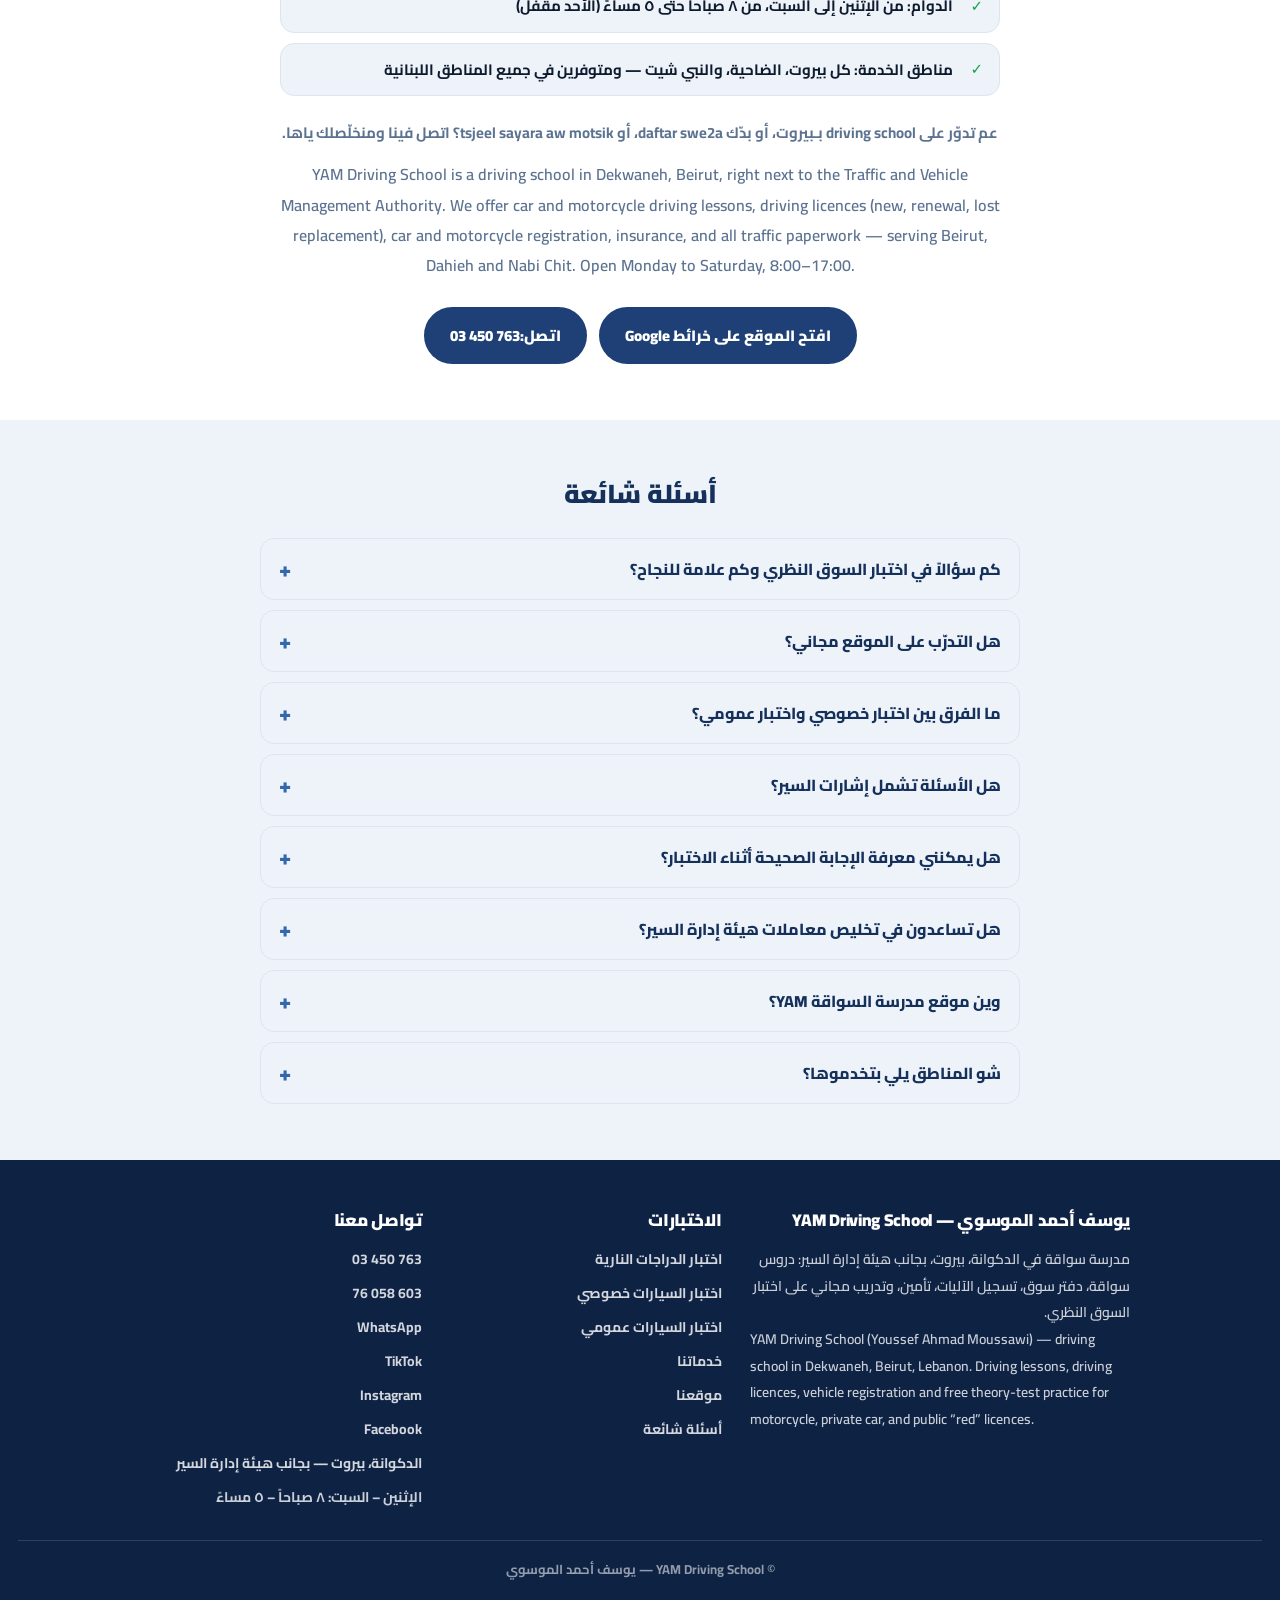
==== commit d547e686: "Show phone numbers left to right on call buttons The "اتصل: 03 450 763" buttons rendered the digit g" ====
--- a/index.html
+++ b/index.html
@@ -264,10 +264,10 @@
 
           <div class="landing-phones">
             <a class="phone-pill" href="tel:+96103450763">
-              <span class="ico">☎</span><span>03 450 763</span>
+              <span class="ico">☎</span><span dir="ltr" class="ltr-num">03 450 763</span>
             </a>
             <a class="phone-pill" href="tel:+96176058603">
-              <span class="ico">☎</span><span>76 058 603</span>
+              <span class="ico">☎</span><span dir="ltr" class="ltr-num">76 058 603</span>
             </a>
             <a class="phone-pill whatsapp" href="https://wa.me/96176058603" target="_blank" rel="noopener">
               <svg class="social-ico" viewBox="0 0 24 24" aria-hidden="true" focusable="false">
@@ -429,8 +429,8 @@
         </ul>
 
         <div class="cta-row">
-          <a class="cta-btn" href="tel:+96103450763">اتصل: 03 450 763</a>
-          <a class="cta-btn" href="tel:+96176058603">اتصل: 76 058 603</a>
+          <a class="cta-btn" href="tel:+96103450763">اتصل: <span dir="ltr" class="ltr-num">03 450 763</span></a>
+          <a class="cta-btn" href="tel:+96176058603">اتصل: <span dir="ltr" class="ltr-num">76 058 603</span></a>
           <a class="cta-btn whatsapp" href="https://wa.me/96176058603" target="_blank" rel="noopener">
             <svg class="social-ico" viewBox="0 0 24 24" aria-hidden="true" focusable="false">
               <path fill="currentColor" d="M17.472 14.382c-.297-.149-1.758-.867-2.03-.967-.273-.099-.471-.148-.67.15-.197.297-.767.966-.966 1.164-.199.199-.396.223-.696.075-.3-.149-1.255-.463-2.39-1.475-.883-.788-1.48-1.761-1.653-2.059-.173-.297-.018-.458.13-.606.146-.147.315-.375.472-.562.144-.171.19-.293.287-.489.097-.198.049-.371-.025-.52-.074-.148-.669-1.611-.916-2.207-.242-.579-.487-.5-.669-.51-.173-.008-.371-.01-.57-.01-.198 0-.52.074-.792.372-.272.297-1.04 1.016-1.04 2.479 0 1.462 1.065 2.875 1.213 3.074.149.198 2.096 3.2 5.077 4.487.709.306 1.262.489 1.694.625.712.227 1.36.195 1.871.118.571-.085 1.758-.719 2.006-1.413.248-.694.248-1.289.173-1.413-.074-.124-.272-.198-.57-.347m-5.421 7.403h-.004a9.87 9.87 0 01-5.031-1.378l-.361-.214-3.741.982.998-3.648-.235-.374a9.86 9.86 0 01-1.51-5.26c.001-5.45 4.436-9.884 9.888-9.884 2.64 0 5.122 1.03 6.988 2.898a9.825 9.825 0 012.893 6.994c-.003 5.45-4.437 9.884-9.885 9.884m8.413-18.297A11.815 11.815 0 0012.05 0C5.495 0 .16 5.335.157 11.892c0 2.096.547 4.142 1.588 5.945L.057 24l6.305-1.654a11.882 11.882 0 005.683 1.448h.005c6.554 0 11.89-5.335 11.893-11.893a11.821 11.821 0 00-3.48-8.413Z"/>
@@ -472,7 +472,7 @@
 
         <div class="cta-row">
           <a class="cta-btn" href="https://maps.app.goo.gl/opDmmjqEFHSRiH2P8" target="_blank" rel="noopener">افتح الموقع على خرائط Google</a>
-          <a class="cta-btn" href="tel:+96103450763">اتصل: 03 450 763</a>
+          <a class="cta-btn" href="tel:+96103450763">اتصل: <span dir="ltr" class="ltr-num">03 450 763</span></a>
         </div>
       </div>
     </section>
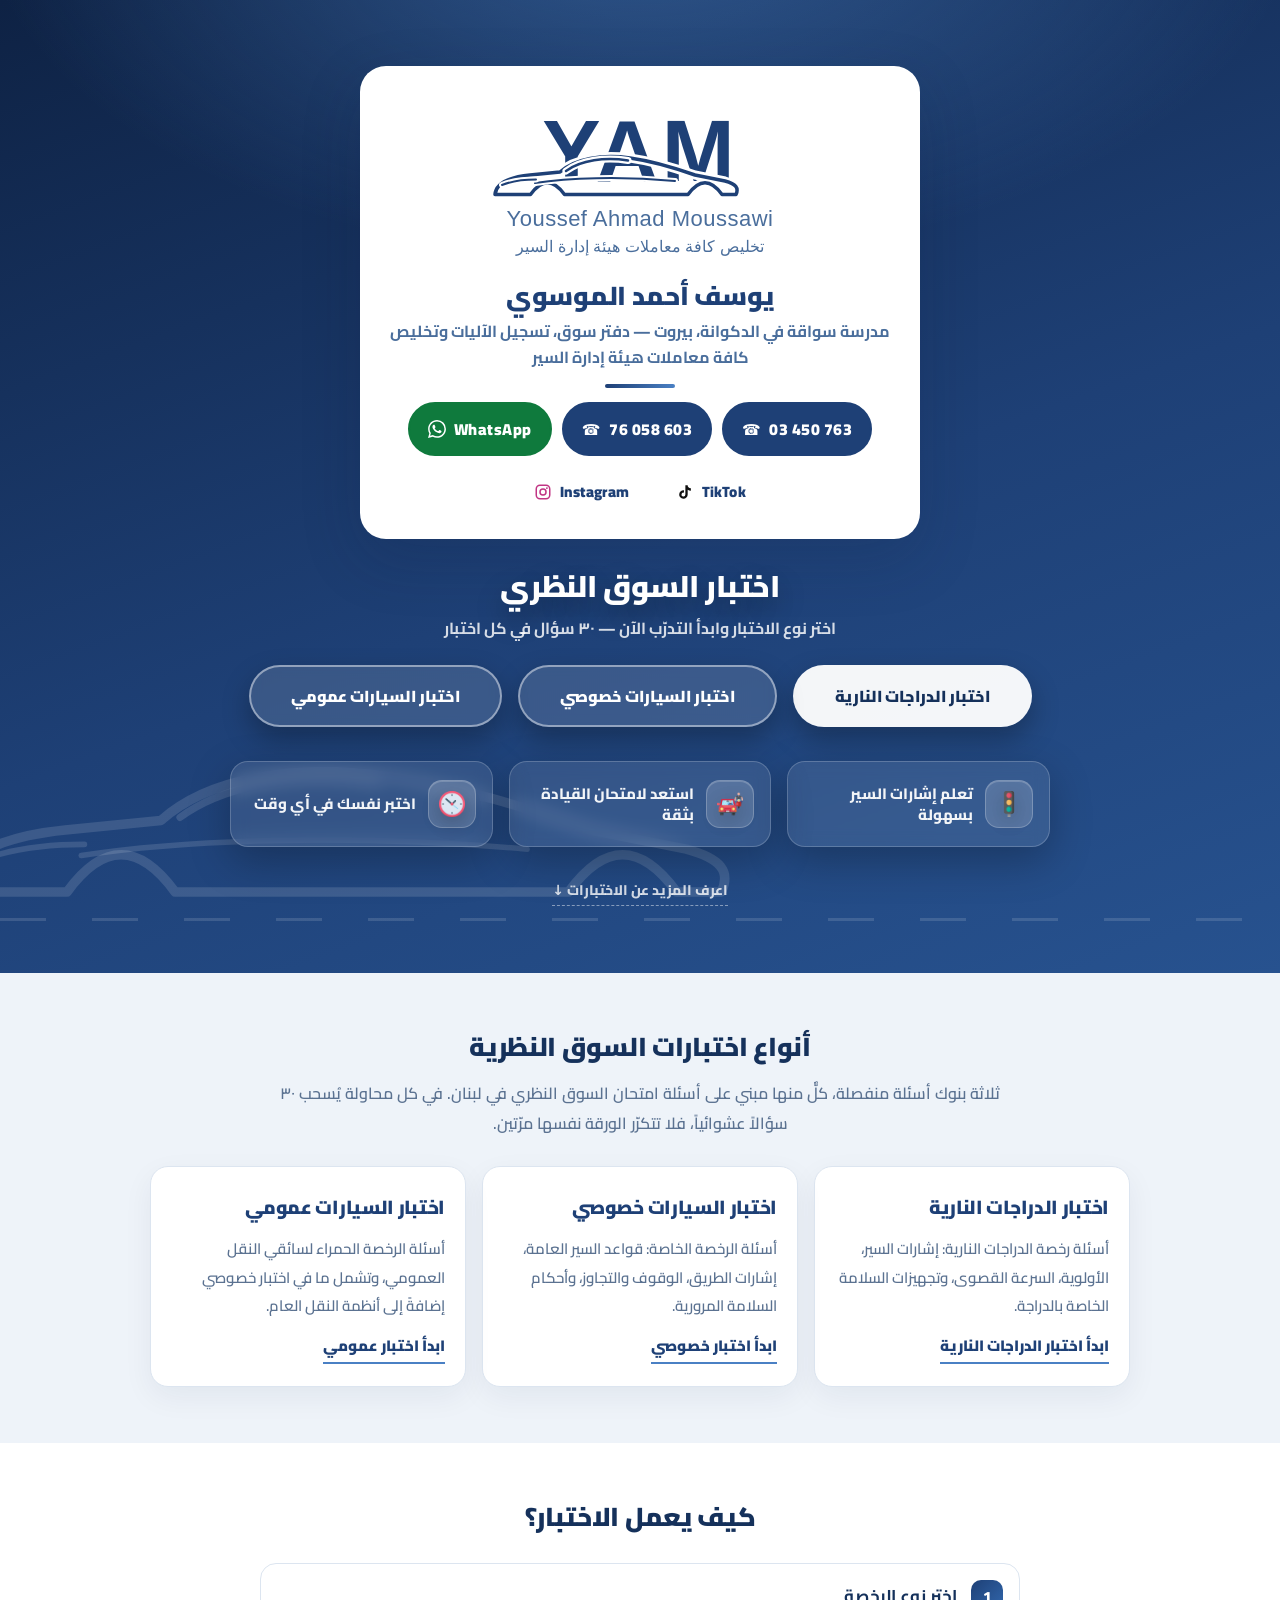
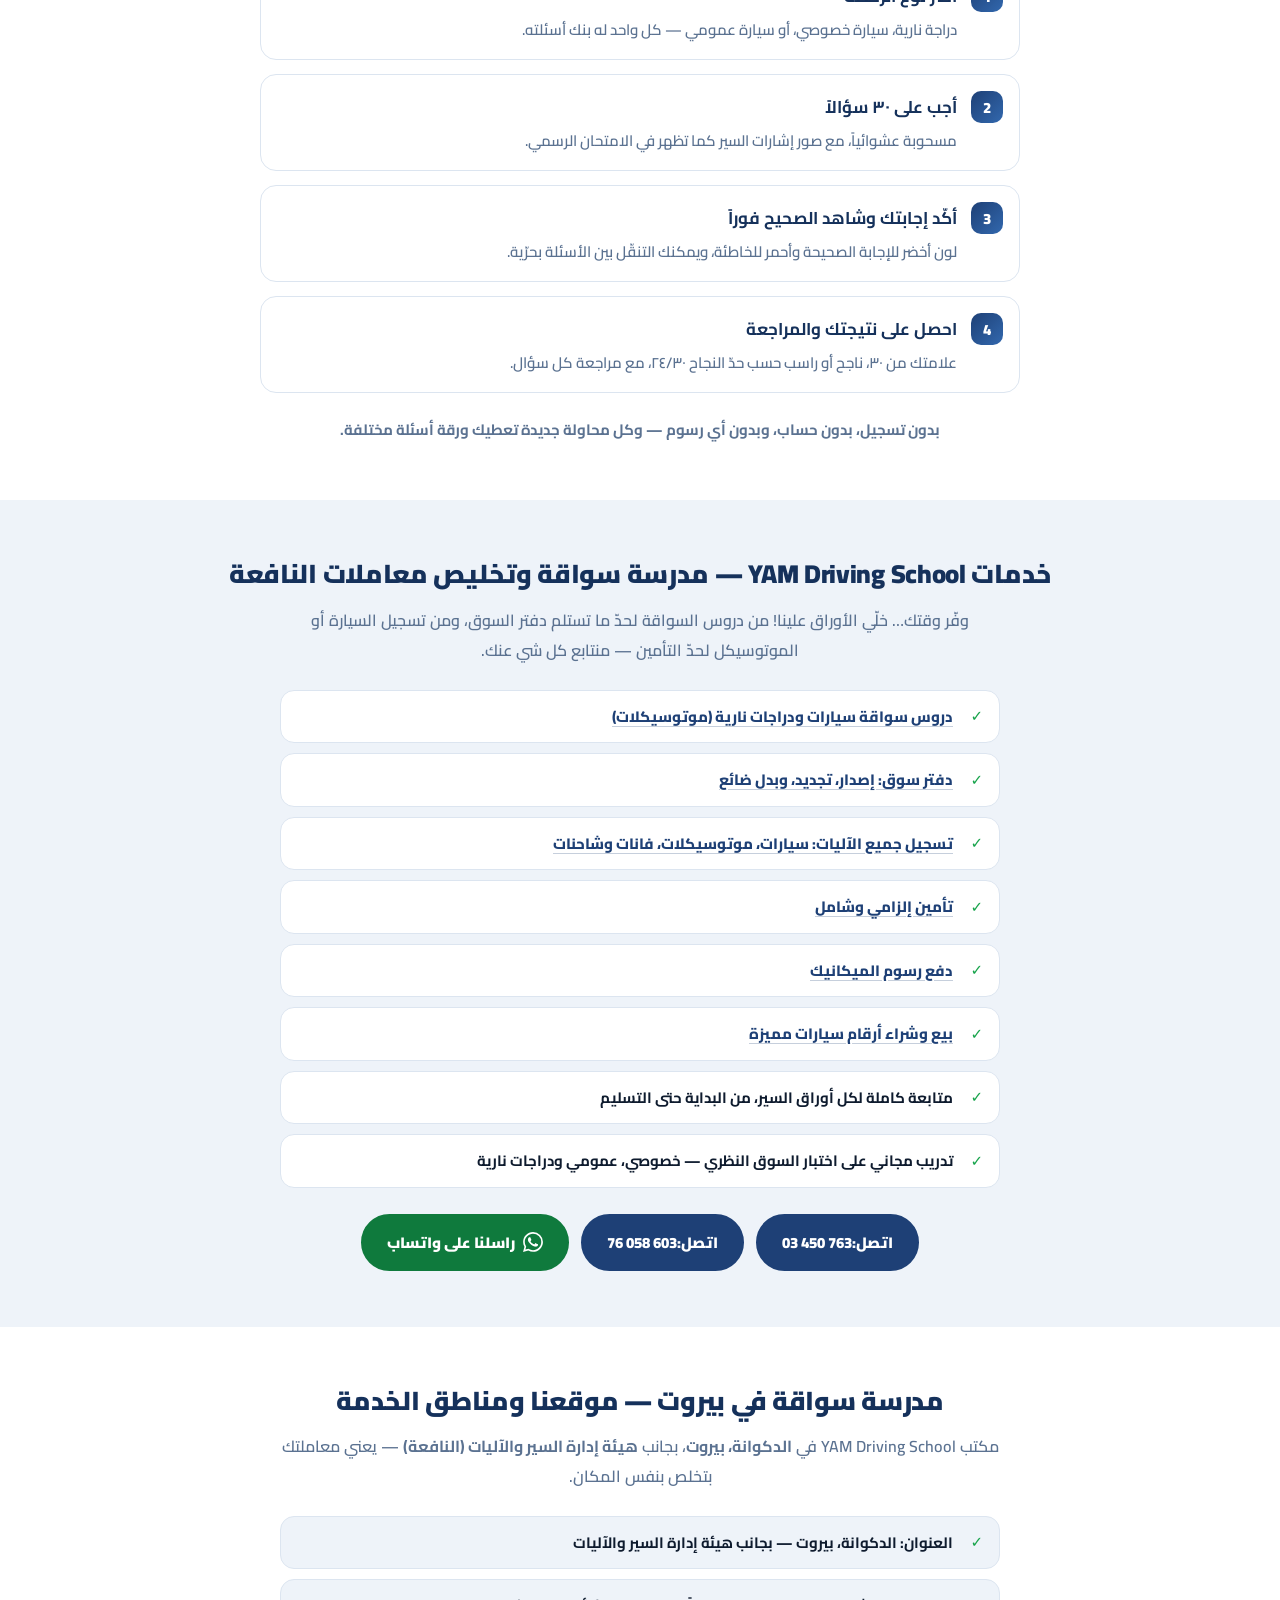
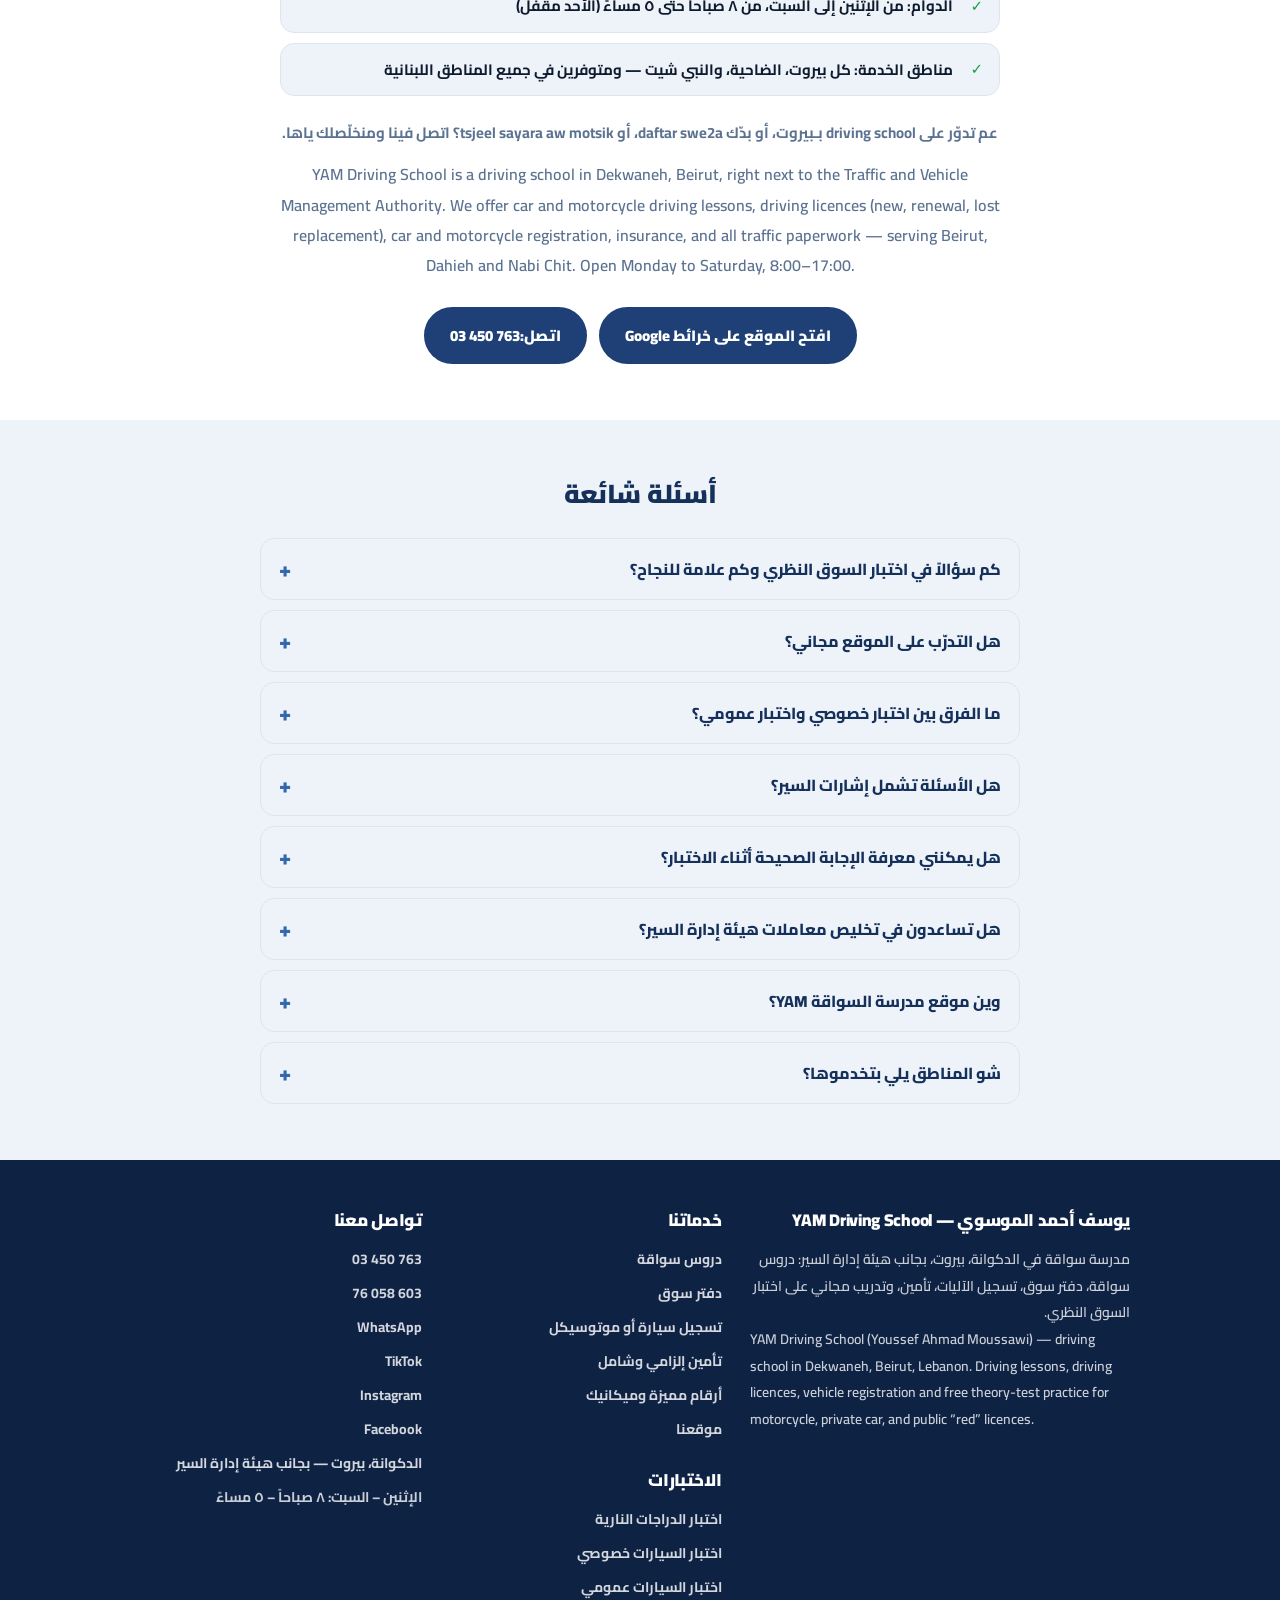
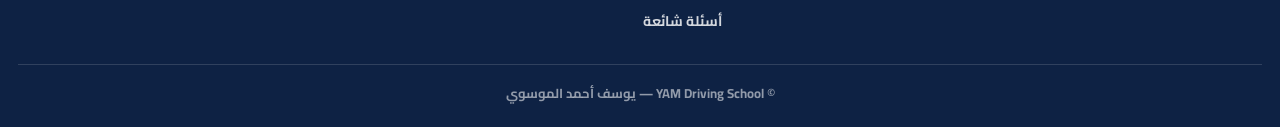
==== commit 51c9f4f4: "Add a page per service for local search Five new pages, each targeting one search: - driving-lessons" ====
--- a/index.html
+++ b/index.html
@@ -418,12 +418,12 @@
         </p>
 
         <ul class="service-list">
-          <li>دروس سواقة سيارات ودراجات نارية (موتوسيكلات)</li>
-          <li>دفتر سوق: إصدار، تجديد، وبدل ضائع</li>
-          <li>تسجيل جميع الآليات: سيارات، موتوسيكلات، فانات وشاحنات</li>
-          <li>تأمين إلزامي وشامل</li>
-          <li>دفع رسوم الميكانيك</li>
-          <li>بيع وشراء أرقام سيارات مميزة</li>
+          <li><a href="driving-lessons.html">دروس سواقة سيارات ودراجات نارية (موتوسيكلات)</a></li>
+          <li><a href="driving-license.html">دفتر سوق: إصدار، تجديد، وبدل ضائع</a></li>
+          <li><a href="vehicle-registration.html">تسجيل جميع الآليات: سيارات، موتوسيكلات، فانات وشاحنات</a></li>
+          <li><a href="car-insurance.html">تأمين إلزامي وشامل</a></li>
+          <li><a href="plates-and-mechanic.html">دفع رسوم الميكانيك</a></li>
+          <li><a href="plates-and-mechanic.html">بيع وشراء أرقام سيارات مميزة</a></li>
           <li>متابعة كاملة لكل أوراق السير، من البداية حتى التسليم</li>
           <li>تدريب مجاني على اختبار السوق النظري — خصوصي، عمومي ودراجات نارية</li>
         </ul>
@@ -571,13 +571,20 @@
       </div>
 
       <nav class="footer-nav" aria-label="روابط الموقع">
-        <h2 class="footer-title">الاختبارات</h2>
+        <h2 class="footer-title">خدماتنا</h2>
+        <ul>
+          <li><a href="driving-lessons.html">دروس سواقة</a></li>
+          <li><a href="driving-license.html">دفتر سوق</a></li>
+          <li><a href="vehicle-registration.html">تسجيل سيارة أو موتوسيكل</a></li>
+          <li><a href="car-insurance.html">تأمين إلزامي وشامل</a></li>
+          <li><a href="plates-and-mechanic.html">أرقام مميزة وميكانيك</a></li>
+          <li><a href="#location">موقعنا</a></li>
+        </ul>
+        <h2 class="footer-title footer-title-gap">الاختبارات</h2>
         <ul>
           <li><a href="quiz.html">اختبار الدراجات النارية</a></li>
           <li><a href="car_quiz.html">اختبار السيارات خصوصي</a></li>
           <li><a href="red_quiz.html">اختبار السيارات عمومي</a></li>
-          <li><a href="#services">خدماتنا</a></li>
-          <li><a href="#location">موقعنا</a></li>
           <li><a href="#faq">أسئلة شائعة</a></li>
         </ul>
       </nav>
--- a/style.css
+++ b/style.css
@@ -1243,3 +1243,24 @@
   /* the fixed action bar sits over the bottom of the page */
   .quiz-info{padding-bottom:104px;}
 }
+
+/* =====================================================
+   SERVICE PAGES
+===================================================== */
+
+/* Same hero as the home page, without the full-screen height */
+.landing-hero.compact{
+  min-height:auto;
+  padding:48px 18px 40px;
+}
+
+.footer-title-gap{margin-top:22px;}
+
+.service-list a{
+  color:var(--navy-700);
+  font-weight:800;
+  text-decoration:underline;
+  text-decoration-color:rgba(30,64,118,.25);
+  text-underline-offset:4px;
+}
+.service-list a:hover{text-decoration-color:var(--navy-700);}
